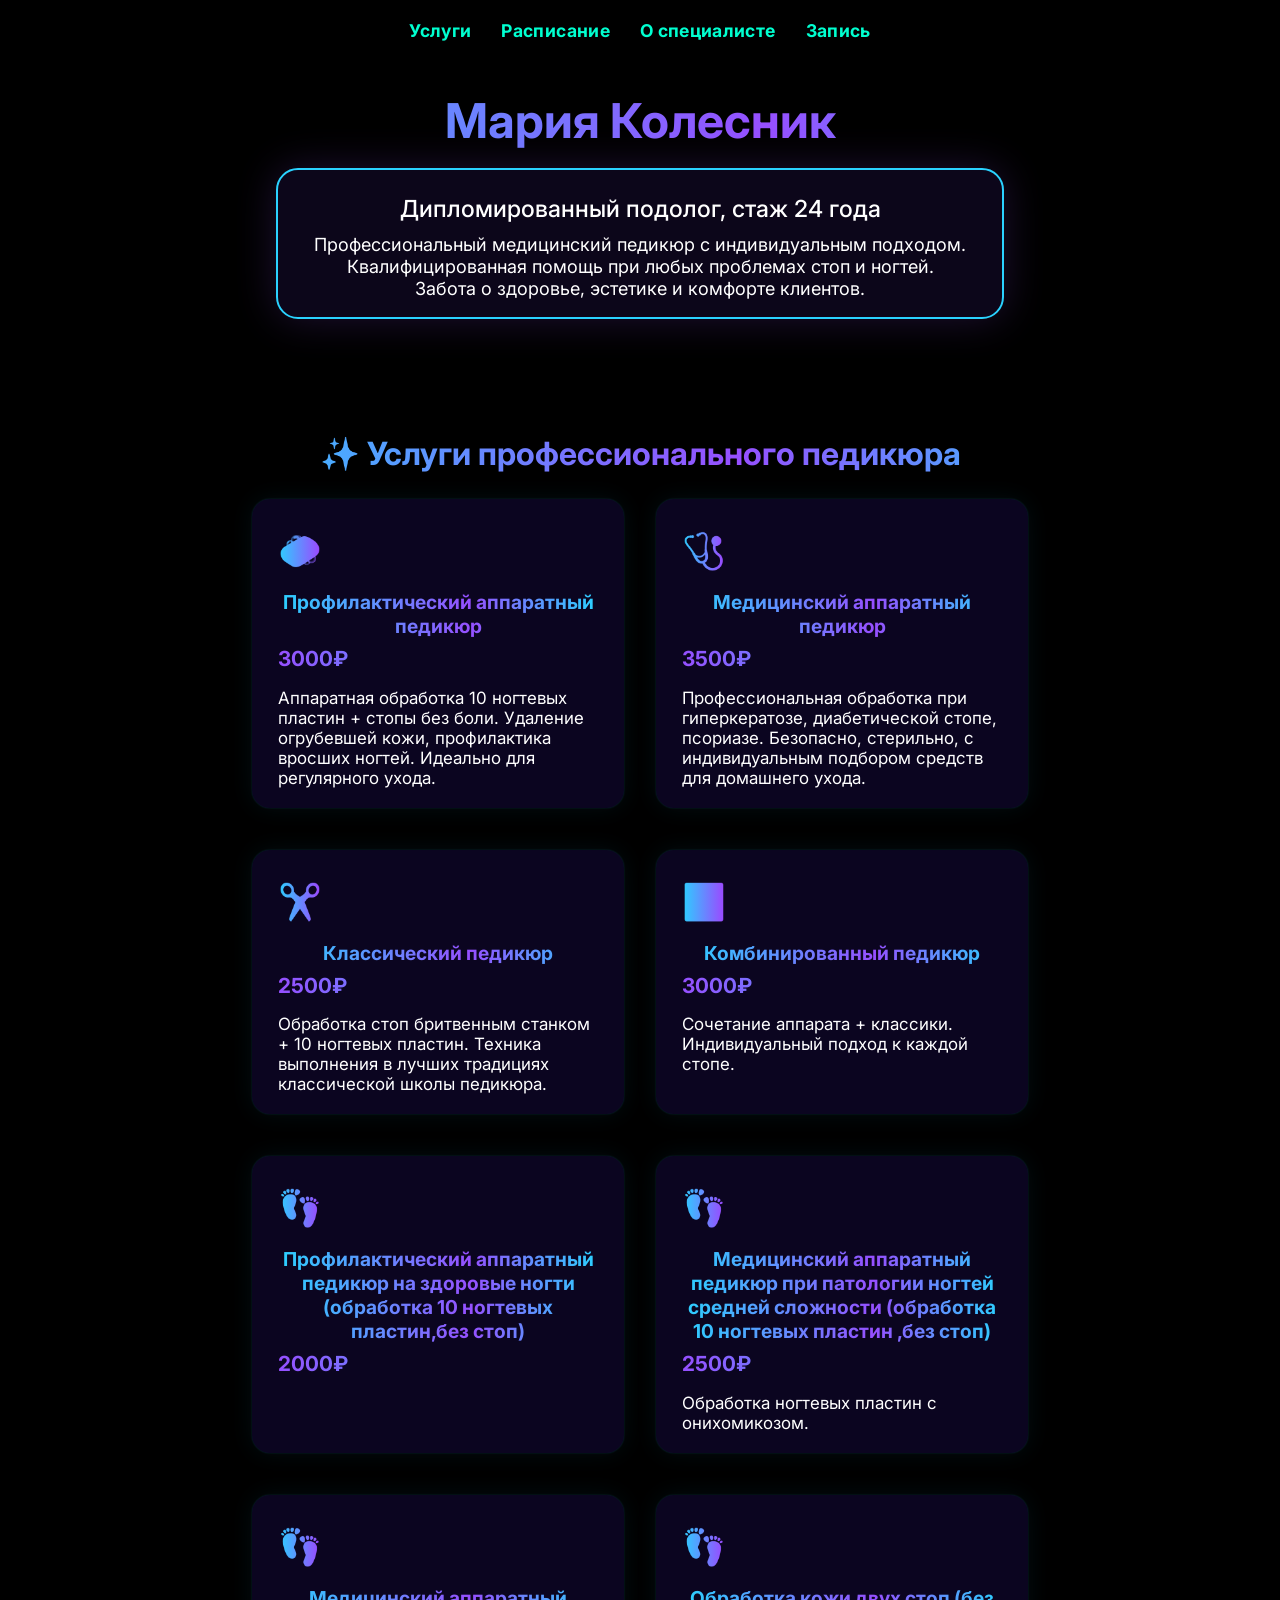
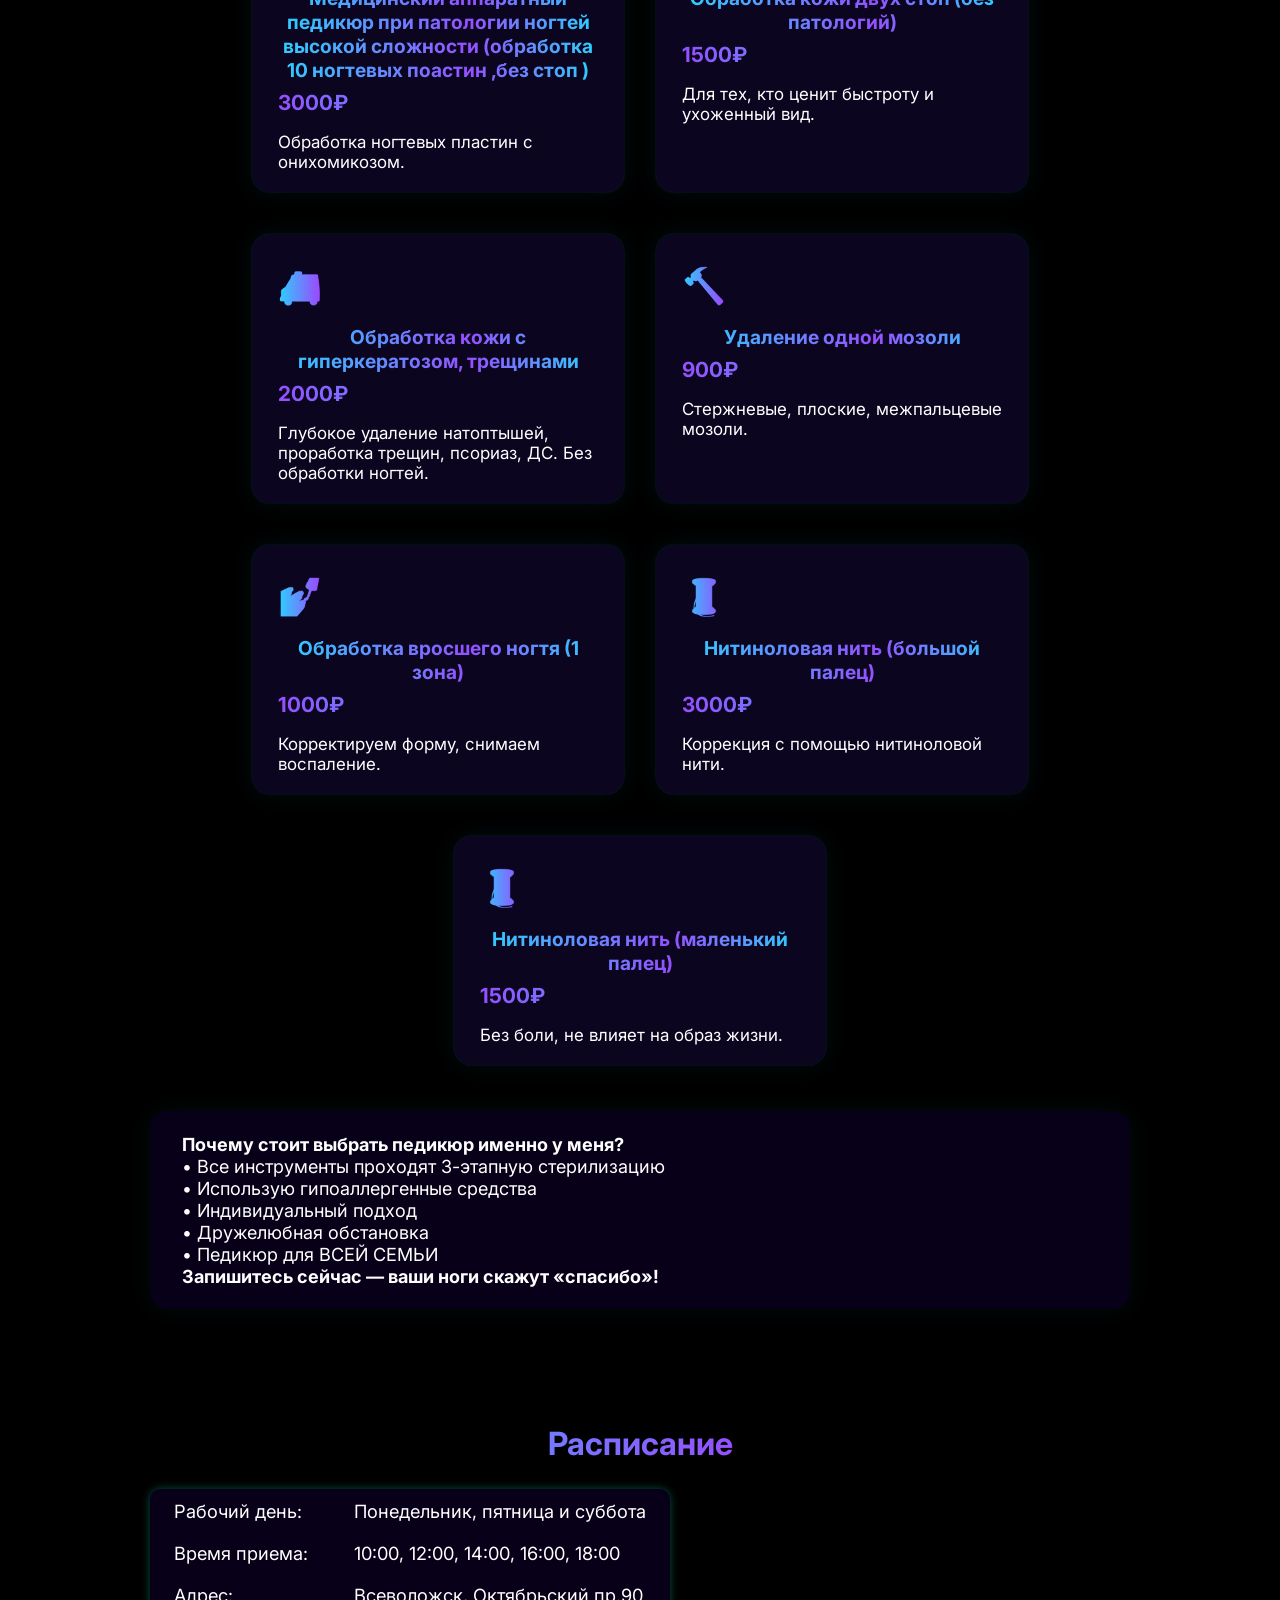
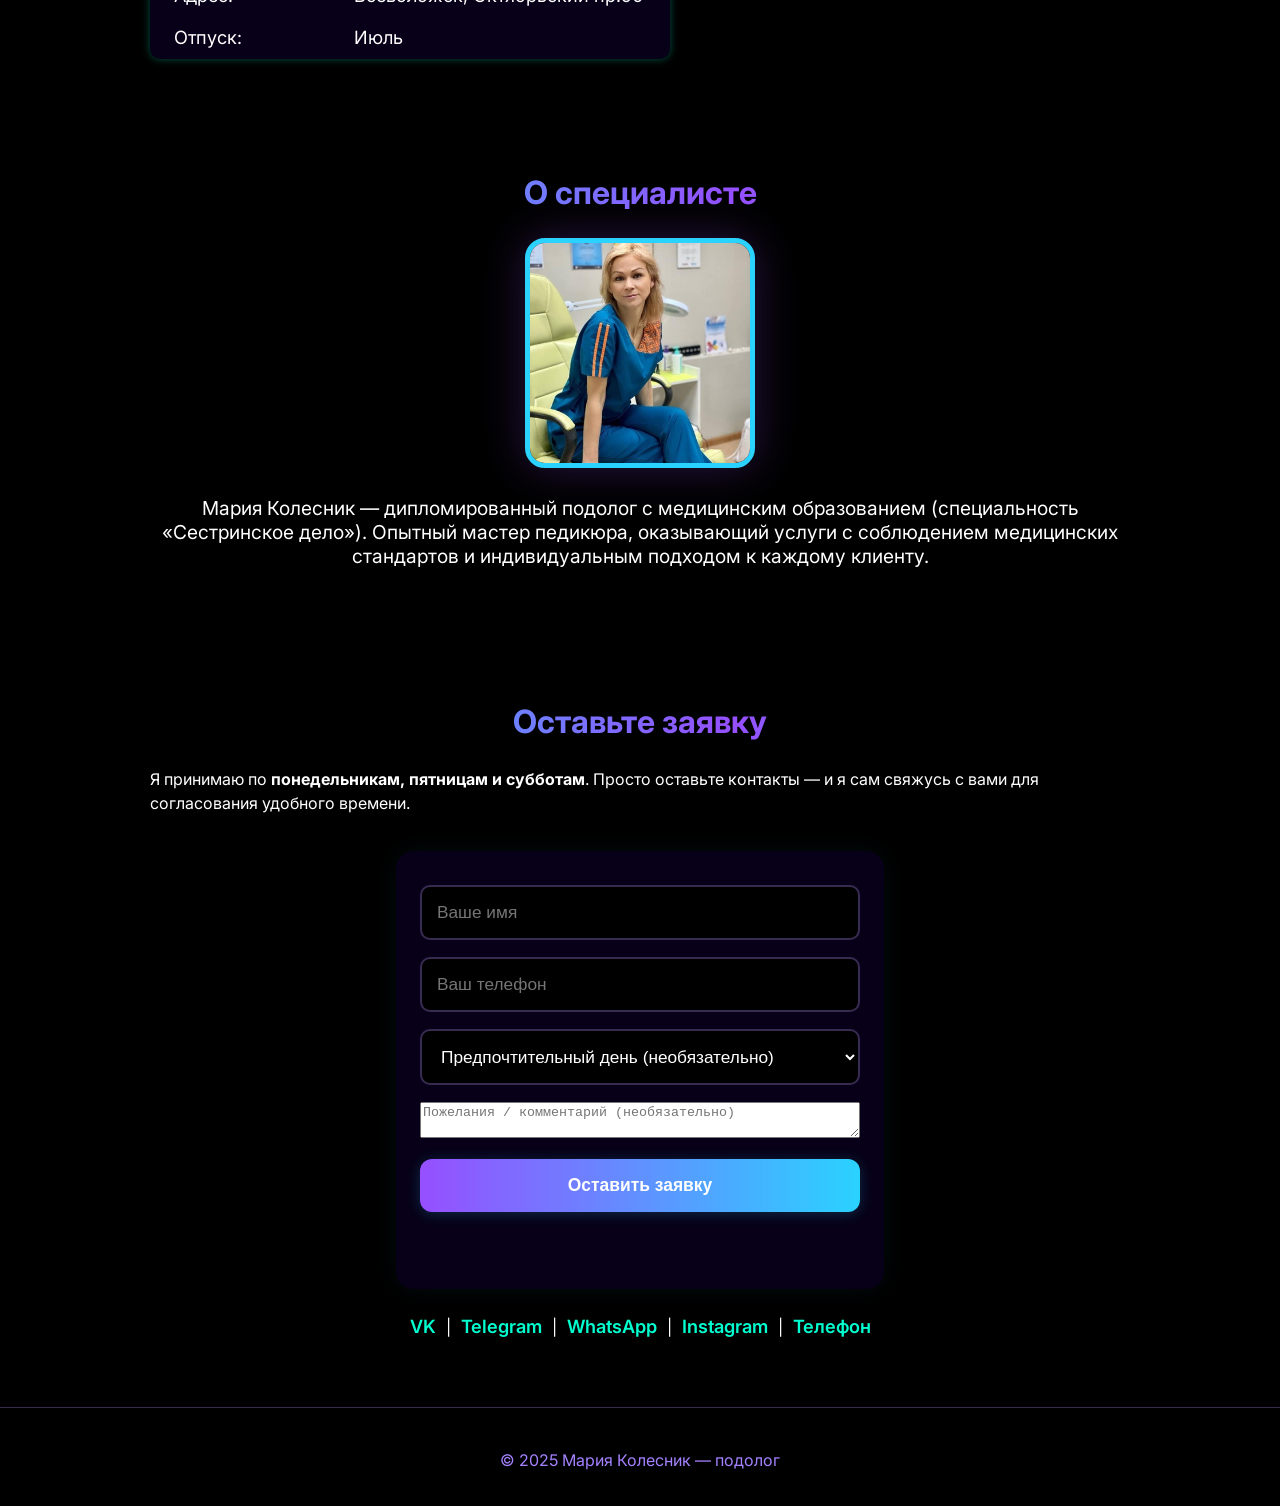
==== index.html @ 7cebad89 "Update index.html" ====
<!DOCTYPE html>
<html lang="ru">
<head>
  <meta charset="UTF-8">
  <meta name="viewport" content="width=device-width, initial-scale=1.0">
  <title>Подология — Мария Колесник</title>
  <link href="https://fonts.googleapis.com/css2?family=Inter:wght@400;700&display=swap" rel="stylesheet"/>
  <link rel="stylesheet" href="styles.css" />
</head>
<body>
<header>
  <nav>
    <a href="#services">Услуги</a>
    <a href="#schedule">Расписание</a>
    <a href="#about">О специалисте</a>
    <a href="#contact">Запись</a>
  </nav>
</header>
<main>
  <section id="hero" class="hero-section">
  <h1 class="gradient-title">Мария Колесник</h1>
  <div class="hero-subblock">
    <h2>Дипломированный подолог, стаж 24 года</h2>
    <p>
      Профессиональный медицинский педикюр с индивидуальным подходом.<br>
      Квалифицированная помощь при любых проблемах стоп и ногтей.<br>
      Забота о здоровье, эстетике и комфорте клиентов.
    </p>
  </div>
</section>

<section id="services" class="section">
  <h2 class="gradient-title">✨ Услуги профессионального педикюра</h2>
  <div class="services-grid">
    <div class="service-card">
      <div class="service-icon">🧼</div>
      <div>
        <h3 class="gradient-title">Профилактический аппаратный педикюр</h3>
        <div class="service-price">3000₽</div>
        <p>Аппаратная обработка 10 ногтевых пластин + стопы без боли. Удаление огрубевшей кожи, профилактика вросших ногтей. Идеально для регулярного ухода.</p>
      </div>
    </div>
    <div class="service-card">
      <div class="service-icon">🩺</div>
      <div>
        <h3 class="gradient-title">Медицинский аппаратный педикюр</h3>
        <div class="service-price">3500₽</div>
        <p>Профессиональная обработка при гиперкератозе, диабетической стопе, псориазе. Безопасно, стерильно, с индивидуальным подбором средств для домашнего ухода.</p>
      </div>
    </div>
    <div class="service-card">
      <div class="service-icon">✂️</div>
      <div>
        <h3 class="gradient-title">Классический педикюр</h3>
        <div class="service-price">2500₽</div>
        <p>Обработка стоп бритвенным станком + 10 ногтевых пластин. Техника выполнения в лучших традициях классической школы педикюра.</p>
      </div>
    </div>
    <div class="service-card">
      <div class="service-icon">🔄</div>
      <div>
        <h3 class="gradient-title">Комбинированный педикюр</h3>
        <div class="service-price">3000₽</div>
        <p>Сочетание аппарата + классики. Индивидуальный подход к каждой стопе.</p>
      </div>
    </div>
    <div class="service-card">
      <div class="service-icon">👣</div>
      <div>
        <h3 class="gradient-title">Профилактический аппаратный педикюр на здоровые ногти (обработка 10 ногтевых пластин,без стоп)</h3>
        <div class="service-price">2000₽</div>
        <p></p>
      </div>
    </div>
    <div class="service-card">
      <div class="service-icon">👣</div>
      <div>
        <h3 class="gradient-title">Медицинский аппаратный педикюр при патологии ногтей средней сложности (обработка 10 ногтевых пластин ,без стоп)</h3>
        <div class="service-price">2500₽</div>
        <p>Обработка ногтевых пластин с онихомикозом.</p>
      </div>
    </div>
    <div class="service-card">
      <div class="service-icon">👣</div>
      <div>
        <h3 class="gradient-title">Медицинский аппаратный педикюр при патологии ногтей высокой сложности (обработка 10 ногтевых поастин ,без стоп )</h3>
        <div class="service-price">3000₽</div>
        <p>Обработка ногтевых пластин с онихомикозом.</p>
      </div>
    </div>
    <div class="service-card">
      <div class="service-icon">👣</div>
      <div>
        <h3 class="gradient-title">Обработка кожи двух стоп (без патологий)</h3>
        <div class="service-price">1500₽</div>
        <p>Для тех, кто ценит быстроту и ухоженный вид.</p>
      </div>
    </div>
    <div class="service-card">
      <div class="service-icon">🚑</div>
      <div>
        <h3 class="gradient-title">Обработка кожи с гиперкератозом, трещинами</h3>
        <div class="service-price">2000₽</div>
        <p>Глубокое удаление натоптышей, проработка трещин, псориаз, ДС. Без обработки ногтей.</p>
      </div>
    </div>
    <div class="service-card">
      <div class="service-icon">🔨</div>
      <div>
        <h3 class="gradient-title">Удаление одной мозоли</h3>
        <div class="service-price">900₽</div>
        <p>Стержневые, плоские, межпальцевые мозоли.</p>
      </div>
    </div>
    <div class="service-card">
      <div class="service-icon">💅</div>
      <div>
        <h3 class="gradient-title">Обработка вросшего ногтя (1 зона)</h3>
        <div class="service-price">1000₽</div>
        <p>Корректируем форму, снимаем воспаление.</p>
      </div>
    </div>
    <div class="service-card">
      <div class="service-icon">🧵</div>
      <div>
        <h3 class="gradient-title">Нитиноловая нить (большой палец)</h3>
        <div class="service-price">3000₽</div>
        <p>Коррекция с помощью нитиноловой нити.</p>
      </div>
    </div>
    <div class="service-card">
      <div class="service-icon">🧵</div>
      <div>
        <h3 class="gradient-title">Нитиноловая нить (маленький палец)</h3>
        <div class="service-price">1500₽</div>
        <p>Без боли, не влияет на образ жизни.</p>
      </div>
    </div>
  </div>
  <div class="why-me">
    <b>Почему стоит выбрать педикюр именно у меня?</b><br>
    • Все инструменты проходят 3-этапную стерилизацию<br>
    • Использую гипоаллергенные средства<br>
    • Индивидуальный подход<br>
    • Дружелюбная обстановка<br>
    • Педикюр для ВСЕЙ СЕМЬИ<br>
    <b>Запишитесь сейчас — ваши ноги скажут «спасибо»!</b>
  </div>
</section>
<section id="schedule" class="section">
  <h2 class="gradient-title">Расписание</h2>
  <table>
    <tr><td>Рабочий день:</td><td>Понедельник, пятница и суббота</td></tr>
    <tr><td>Время приема:</td><td>10:00, 12:00, 14:00, 16:00, 18:00</td></tr>
    <tr><td>Адрес:</td><td>Всеволожск, Октябрьский пр.90</td></tr>
    <tr><td>Отпуск:</td><td>Июль</td></tr>
  </table>
</section>
<section id="about" class="section">
  <h2 class="gradient-title">О специалисте</h2>
  <div class="about-photo-wrap">
    <img src="maria.jpg" alt="Фото Марии Колесник" class="about-photo-large">
  </div>
  <div class="about-text">
    <p>Мария Колесник — дипломированный подолог с медицинским образованием (специальность «Сестринское дело»). Опытный мастер педикюра, оказывающий услуги с соблюдением медицинских стандартов и индивидуальным подходом к каждому клиенту.</p>
  </div>
</section>
<section id="contact" class="section">
  <h2 class="gradient-title">Оставьте заявку</h2>
  <p class="info-text" style="margin:8px 0 16px;line-height:1.5">
    Я принимаю по <b>понедельникам, пятницам и субботам</b>.  
    Просто оставьте контакты — и я сам свяжусь с вами для согласования удобного времени.
  </p>

  <form id="tg-form">
    <input type="text" name="name" placeholder="Ваше имя" required />
    <input type="tel" name="phone" placeholder="Ваш телефон" required />
    <select name="preferred_day">
      <option value="" selected>Предпочтительный день (необязательно)</option>
      <option>Понедельник</option>
      <option>Пятница</option>
      <option>Суббота</option>
    </select>
    <textarea name="comment" placeholder="Пожелания / комментарий (необязательно)"></textarea>
    <input type="submit" value="Оставить заявку" />
    <p id="status" style="margin-top:10px;color:#00ffd0;"></p>
  </form>

  <div class="social">
    <a href="https://vk.com/maria_masyana" target="_blank">VK</a> |
    <a href="https://telegram.me/Maria_Masyana" target="_blank">Telegram</a> |
    <a href="https://wa.me/79215774616" target="_blank">WhatsApp</a> |
    <a href="https://www.instagram.com/manyunya_kol" target="_blank">Instagram</a> |
    <a href="tel:+79215774616" target="_blank">Телефон</a>
  </div>
</section>

<footer>
  <p>© 2025 Мария Колесник — подолог</p>
</footer>

<!-- Подключение JS -->
<script src="script.js"></script>
</body>
</html>
---- styles.css ----
body {
  margin: 0;
  font-family: 'Inter', sans-serif;
  background: #000;
  color: #fff;
  min-height: 100vh;
}
header {
  background: #000;
  width: 100%;
  box-shadow: none;
  position: relative;
}
header nav {
  display: flex;
  justify-content: center;
  gap: 30px;
  padding: 20px 0 10px 0;
}
header nav a {
  color: #00ffd0;
  text-decoration: none;
  font-weight: 700;
  letter-spacing: 0.02em;
  transition: color 0.2s;
  font-size: 1.1em;
}
header nav a:hover,
header nav a.active {
  color: #a482ff;
  text-shadow: 0 0 10px #964fff, 0 0 20px #00ffd0aa;
}

/* HERO SECTION */
.hero-section {
  text-align: center;
  margin: 40px 0 32px 0;
}
.hero-section h1.gradient-title {
  font-size: 3em;
  margin-bottom: 18px;
}
.hero-subblock {
  display: inline-block;
  background: rgba(15,8,32, 0.84);
  border: 2px solid #2ad2ff;
  border-radius: 22px;
  padding: 24px 36px 18px 36px;
  margin-bottom: 8px;
  box-shadow: 0 0 40px #964fff33;
  font-size: 1.13em;
}
.hero-subblock h2 {
  margin-top: 0;
  margin-bottom: 10px;
  font-weight: 500;
  color: #fff;
  font-size: 1.3em;
}
.hero-subblock p {
  margin: 0;
  color: #fff;
}

/* Градиентные заголовки */
.gradient-title {
  background: linear-gradient(90deg,#2ad2ff,#964fff 60%,#2ad2ff 100%);
  -webkit-background-clip: text;
  -webkit-text-fill-color: transparent;
  font-weight: 700;
  font-size: 2em;
  margin-bottom: 26px;
  text-align: center;
  display: block;
  width: 100%;
}

/* Секции и блоки */
.section {
  padding: 48px 20px 40px 20px;
  max-width: 980px;
  margin: 0 auto;
}
.services-grid {
  display: flex;
  flex-wrap: wrap;
  gap: 32px;
  justify-content: center;
}
.service-card {
  background: #0b0520;
  border-radius: 18px;
  padding: 30px 26px 20px 26px;
  box-shadow: 0 0 24px #2ad2ff11, 0 0 2px #2ad2ff33;
  width: 320px;
  display: flex;
  flex-direction: column;
  align-items: flex-start;
  margin-bottom: 10px;
}
.service-icon {
  font-size: 2.2em;
  margin-bottom: 18px;
  background: linear-gradient(90deg,#2ad2ff,#964fff 90%);
  -webkit-background-clip: text;
  -webkit-text-fill-color: transparent;
}
.service-card h3 {
  margin: 0 0 8px 0;
  font-size: 1.2em;
}
.service-price {
  font-size: 1.3em;
  font-weight: 700;
  background: linear-gradient(90deg,#964fff,#2ad2ff 90%);
  -webkit-background-clip: text;
  -webkit-text-fill-color: transparent;
  margin-bottom: 10px;
}
.service-card p {
  color: #fff;
  margin-bottom: 0;
  font-size: 1.06em;
}
.why-me {
  margin-top: 36px;
  background: #070018;
  border-radius: 18px;
  color: #fff;
  padding: 22px 32px;
  font-size: 1.13em;
  box-shadow: 0 0 24px #2ad2ff0e;
}
table {
  color: #fff;
  margin-top: 14px;
  border-radius: 10px;
  background: #070018;
  font-size: 1.14em;
  min-width: 250px;
  box-shadow: 0 0 8px #00ffd050;
}
td {
  padding: 9px 22px;
}
.about-photo-wrap {
  display: flex;
  justify-content: center;
  margin-bottom: 28px;
}
.about-photo-large {
  width: 220px;
  height: 220px;
  border-radius: 20px;
  object-fit: cover;
  border: 5px solid #2ad2ff;
  background: #fff;
  box-shadow: 0 0 44px #964fff44;
}
.about-text p {
  font-size: 1.2em;
  text-align: center;
}
form {
  background: #070018;
  border-radius: 18px;
  box-shadow: 0 0 24px #2ad2ff0e;
  display: flex;
  flex-direction: column;
  gap: 17px;
  padding: 34px 24px;
  max-width: 440px;
  margin: 36px auto 0 auto;
}
input, select {
  padding: 15px;
  border-radius: 10px;
  border: 2px solid #372b51;
  background: #000;
  color: #fff;
  font-size: 1.08em;
  resize: none;
  outline: none;
}
input:focus, select:focus {
  border-color: #2ad2ff;
  box-shadow: 0 0 10px #2ad2ff88;
}
input[type="submit"] {
  background: linear-gradient(90deg, #964fff 0%, #2ad2ff 100%);
  color: #fff;
  font-weight: 700;
  font-size: 1.09em;
  border: none;
  cursor: pointer;
  margin-top: 4px;
  box-shadow: 0 2px 14px #2ad2ff33;
  transition: background 0.2s, box-shadow 0.2s;
  border-radius: 12px;
  padding: 16px 0;
}
input[type="submit"]:hover {
  background: linear-gradient(90deg, #2ad2ff 0%, #964fff 100%);
  box-shadow: 0 2px 28px #2ad2ff77;
}
.social {
  text-align: center;
  margin: 26px 0 0 0;
}
.social a {
  color: #00ffd0;
  margin: 0 6px;
  text-decoration: none;
  font-weight: 600;
  font-size: 1.14em;
}
footer {
  text-align: center;
  color: #a482ff;
  padding: 26px 0 20px 0;
  background: #000;
  margin-top: 30px;
  border-top: 1px solid #372b51;
}

/* Адаптив */
@media (max-width: 1050px) {
  .services-grid { flex-direction: column; align-items: center; }
}
@media (max-width: 700px) {
  .service-card { width: 100%; }
}
@media (max-width: 650px) {
  header nav { display: none !important; }
  .hero-section { margin: 24px 0 18px 0; }
  .hero-section h1.gradient-title { font-size: 1.5em !important; }
  .hero-subblock { padding: 14px 6vw 9px 6vw; font-size: 1em; }
}
@media (max-width: 600px) {
  .section { padding: 22px 6px 12px 6px; }
}
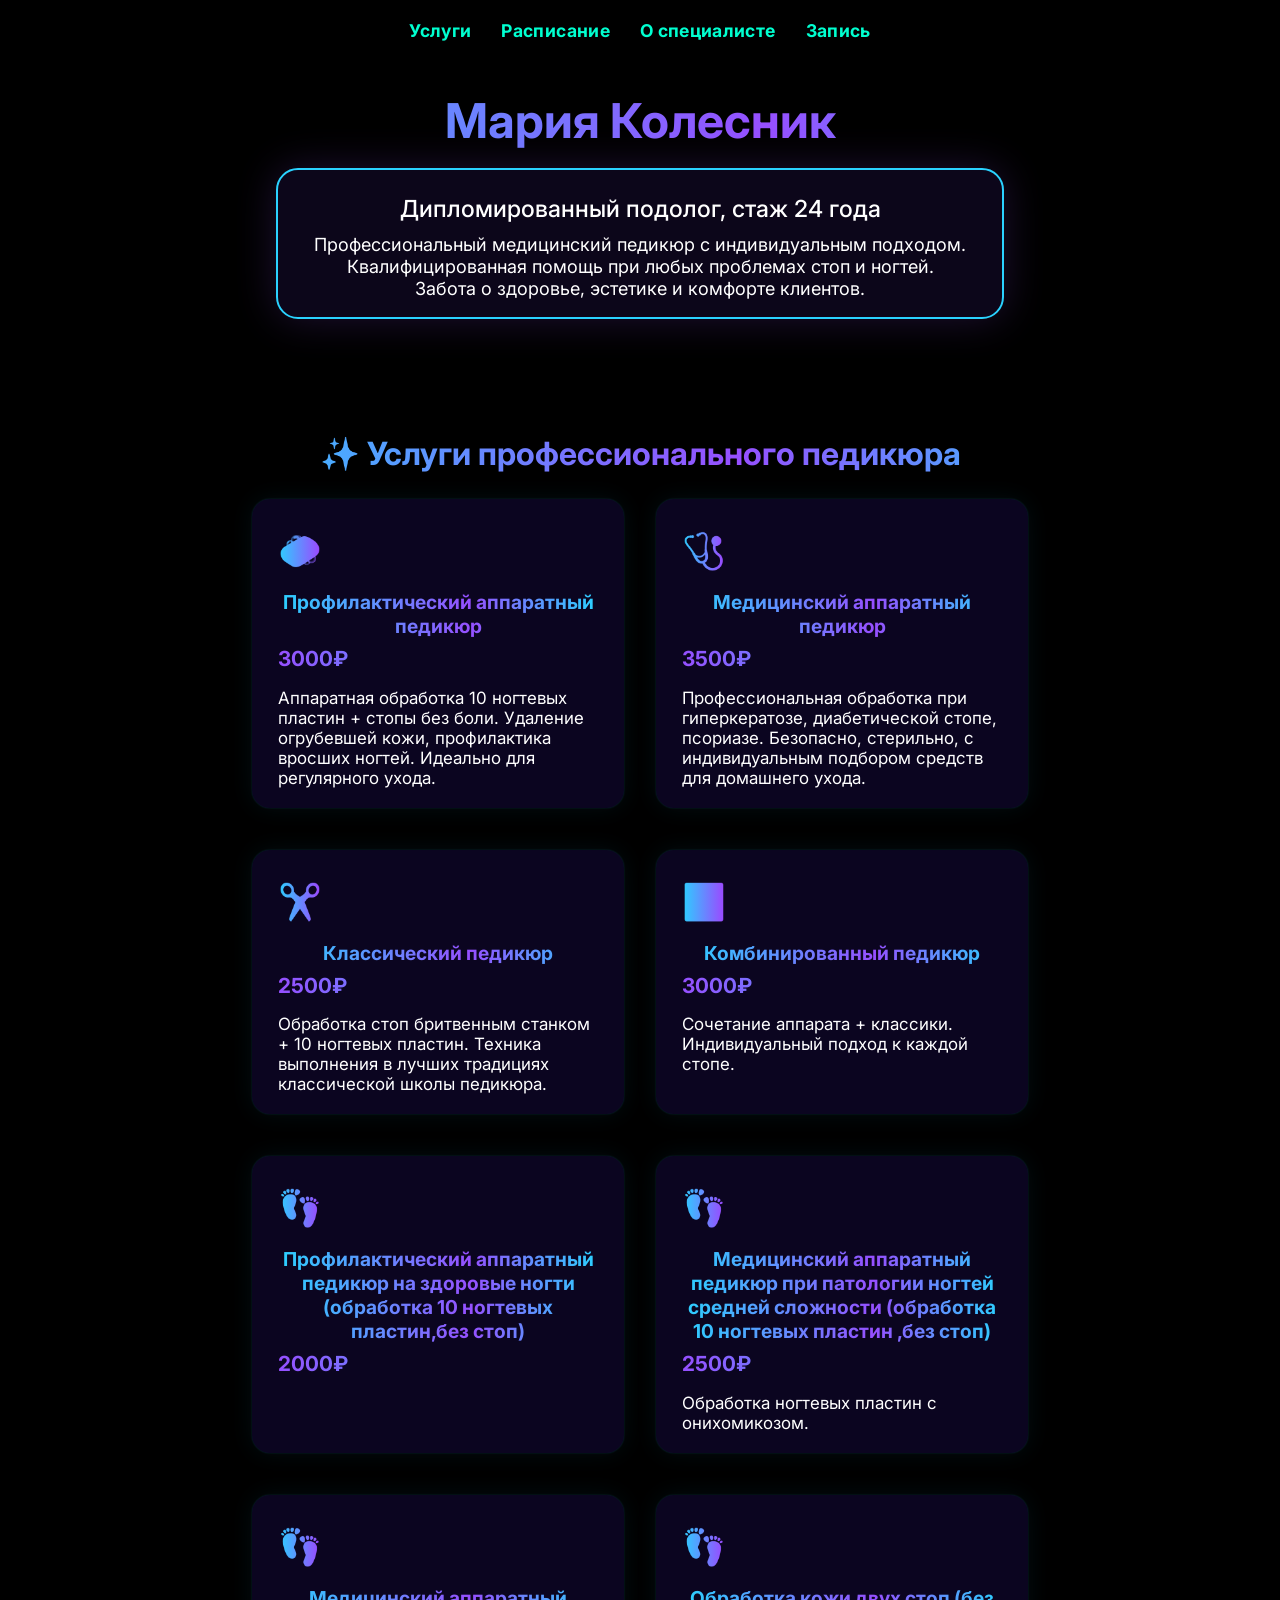
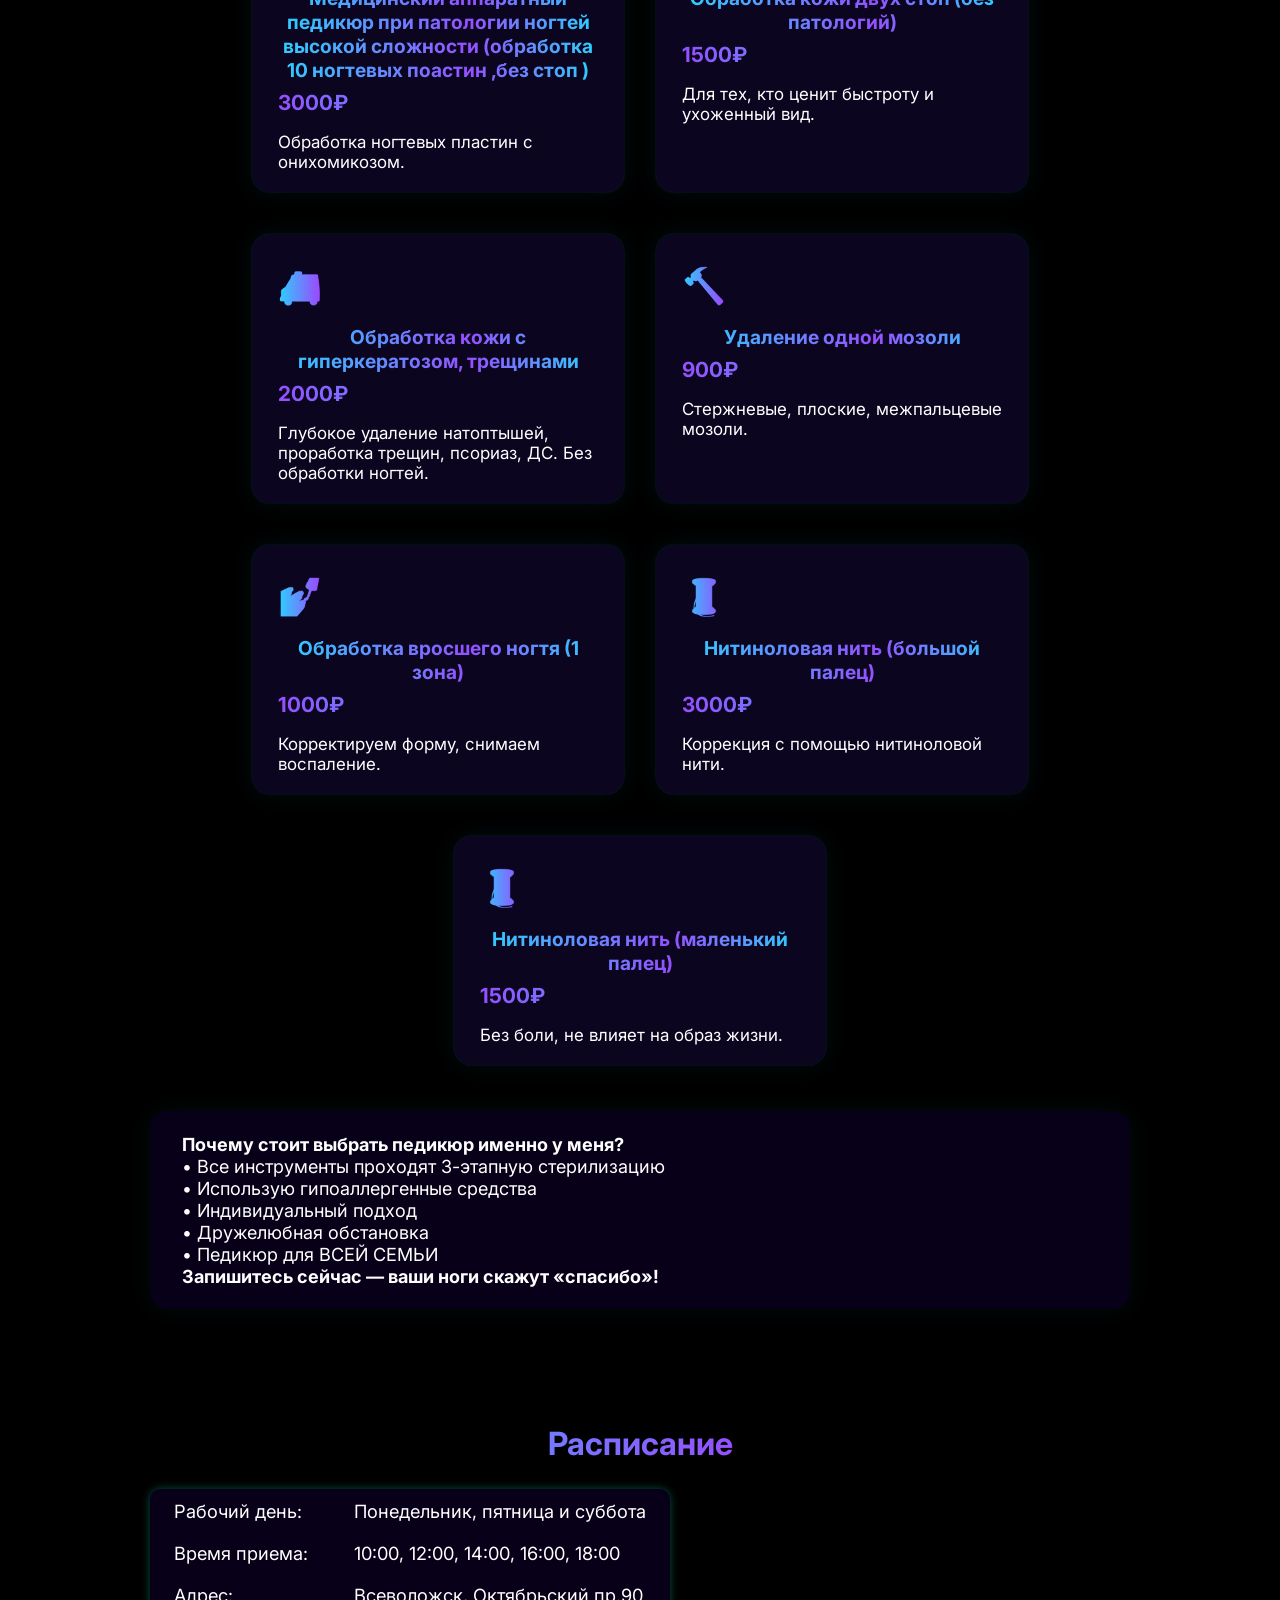
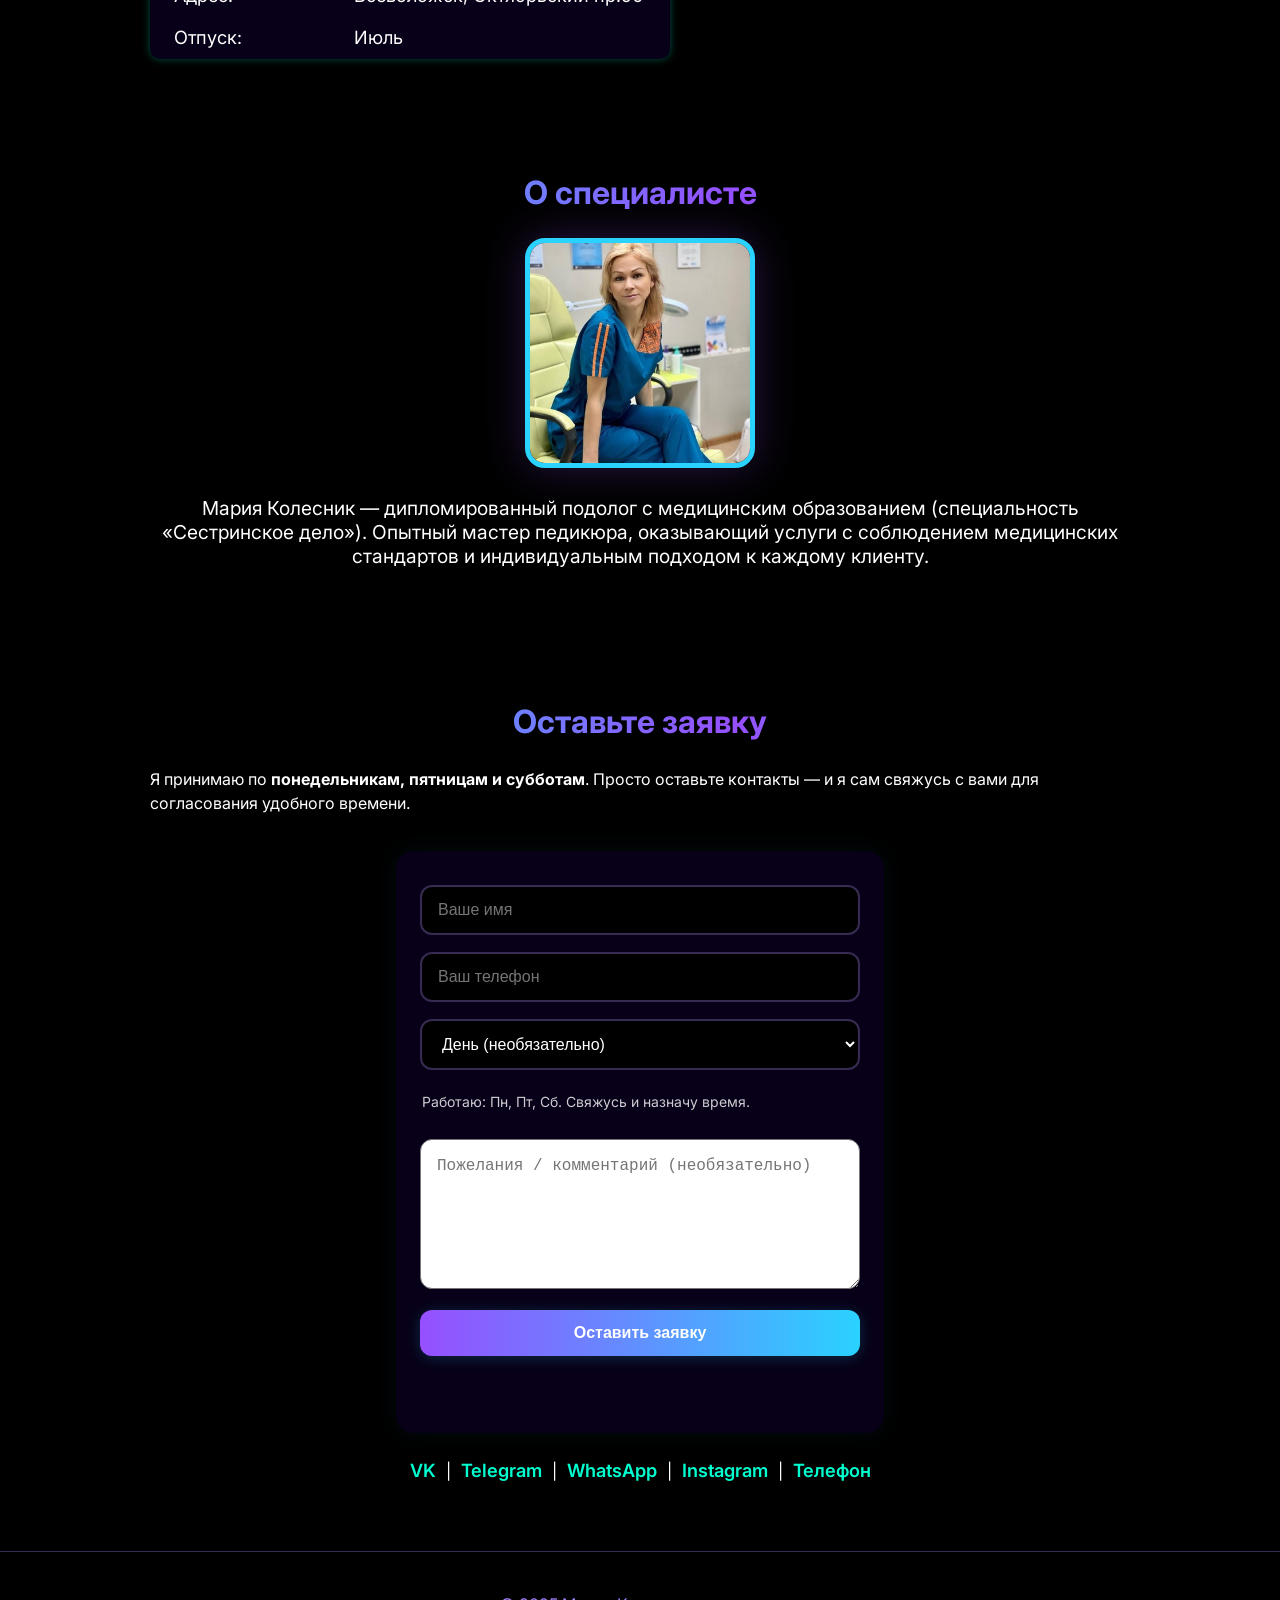
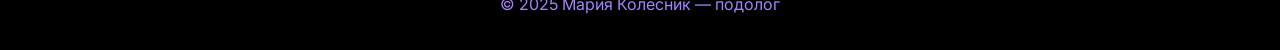
==== commit 2cea2293: "Update index.html" ====
--- a/index.html
+++ b/index.html
@@ -173,17 +173,20 @@
   </p>
 
   <form id="tg-form">
-    <input type="text" name="name" placeholder="Ваше имя" required />
-    <input type="tel" name="phone" placeholder="Ваш телефон" required />
-    <select name="preferred_day">
-      <option value="" selected>Предпочтительный день (необязательно)</option>
-      <option>Понедельник</option>
-      <option>Пятница</option>
-      <option>Суббота</option>
-    </select>
-    <textarea name="comment" placeholder="Пожелания / комментарий (необязательно)"></textarea>
-    <input type="submit" value="Оставить заявку" />
-    <p id="status" style="margin-top:10px;color:#00ffd0;"></p>
+<input type="text" name="name" placeholder="Ваше имя" required />
+<input type="tel" name="phone" placeholder="Ваш телефон" required />
+
+<select name="preferred_day" aria-label="Предпочтительный день">
+  <option value="" selected>День (необязательно)</option>
+  <option>Понедельник</option>
+  <option>Пятница</option>
+  <option>Суббота</option>
+</select>
+<p class="hint">Работаю: Пн, Пт, Сб. Свяжусь и назначу время.</p>
+
+<textarea name="comment" rows="5" placeholder="Пожелания / комментарий (необязательно)"></textarea>
+<input type="submit" value="Оставить заявку" />
+<p id="status" style="margin-top:10px;color:#00ffd0;"></p>
   </form>
 
   <div class="social">
--- a/styles.css
+++ b/styles.css
@@ -239,3 +239,32 @@
 @media (max-width: 600px) {
   .section { padding: 22px 6px 12px 6px; }
 }
+/* Удобные и адаптивные поля формы */
+#contact form input,
+#contact form select,
+#contact form textarea {
+  width: 100%;
+  font-size: 16px;        /* чтоб на iOS не зумило */
+  padding: 14px 16px;
+  border-radius: 12px;
+  box-sizing: border-box;
+}
+
+/* Большее поле комментария + возможность растягивать по вертикали */
+#contact form textarea {
+  min-height: 120px;
+  resize: vertical;
+  line-height: 1.5;
+}
+
+/* Подсказка под селектом */
+#contact .hint {
+  margin: 6px 2px 12px;
+  font-size: 14px;
+  opacity: 0.8;
+}
+
+/* Мобильная подстройка */
+@media (max-width: 480px) {
+  #contact form textarea { min-height: 100px; }
+}
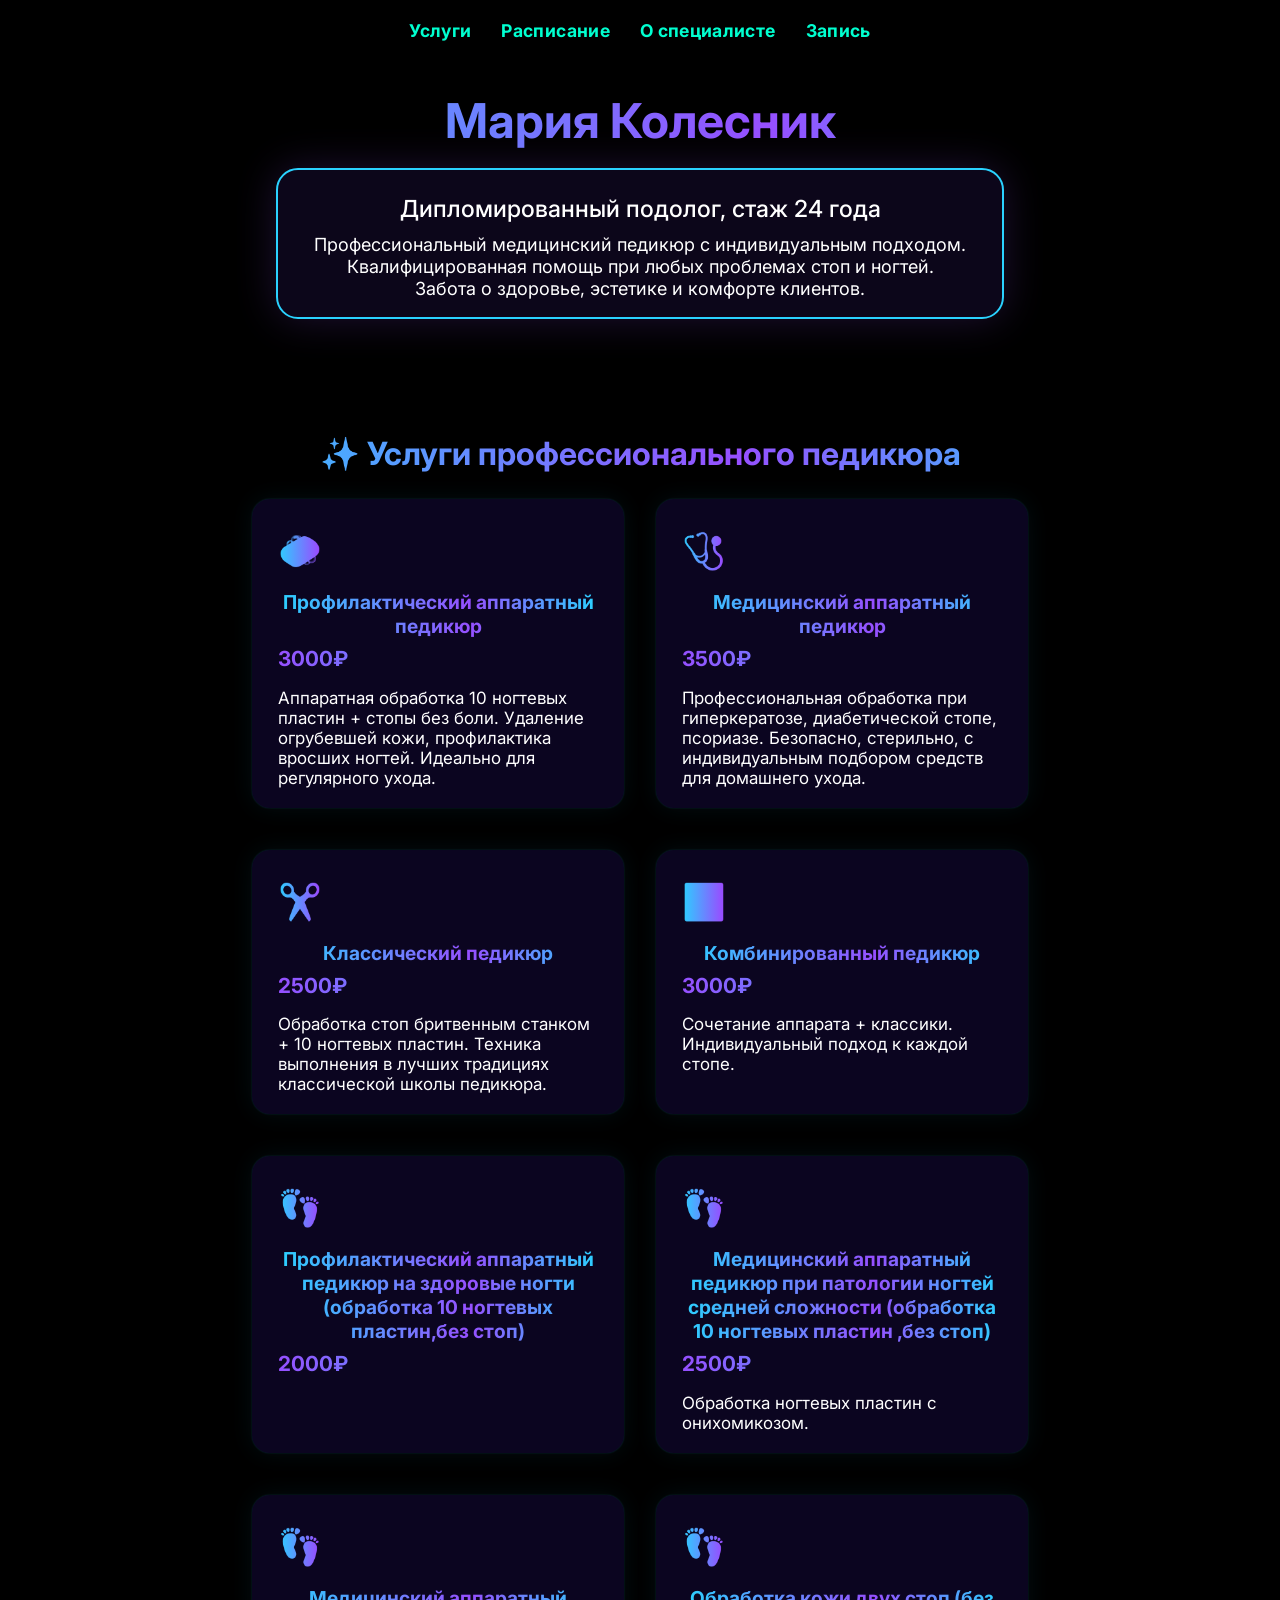
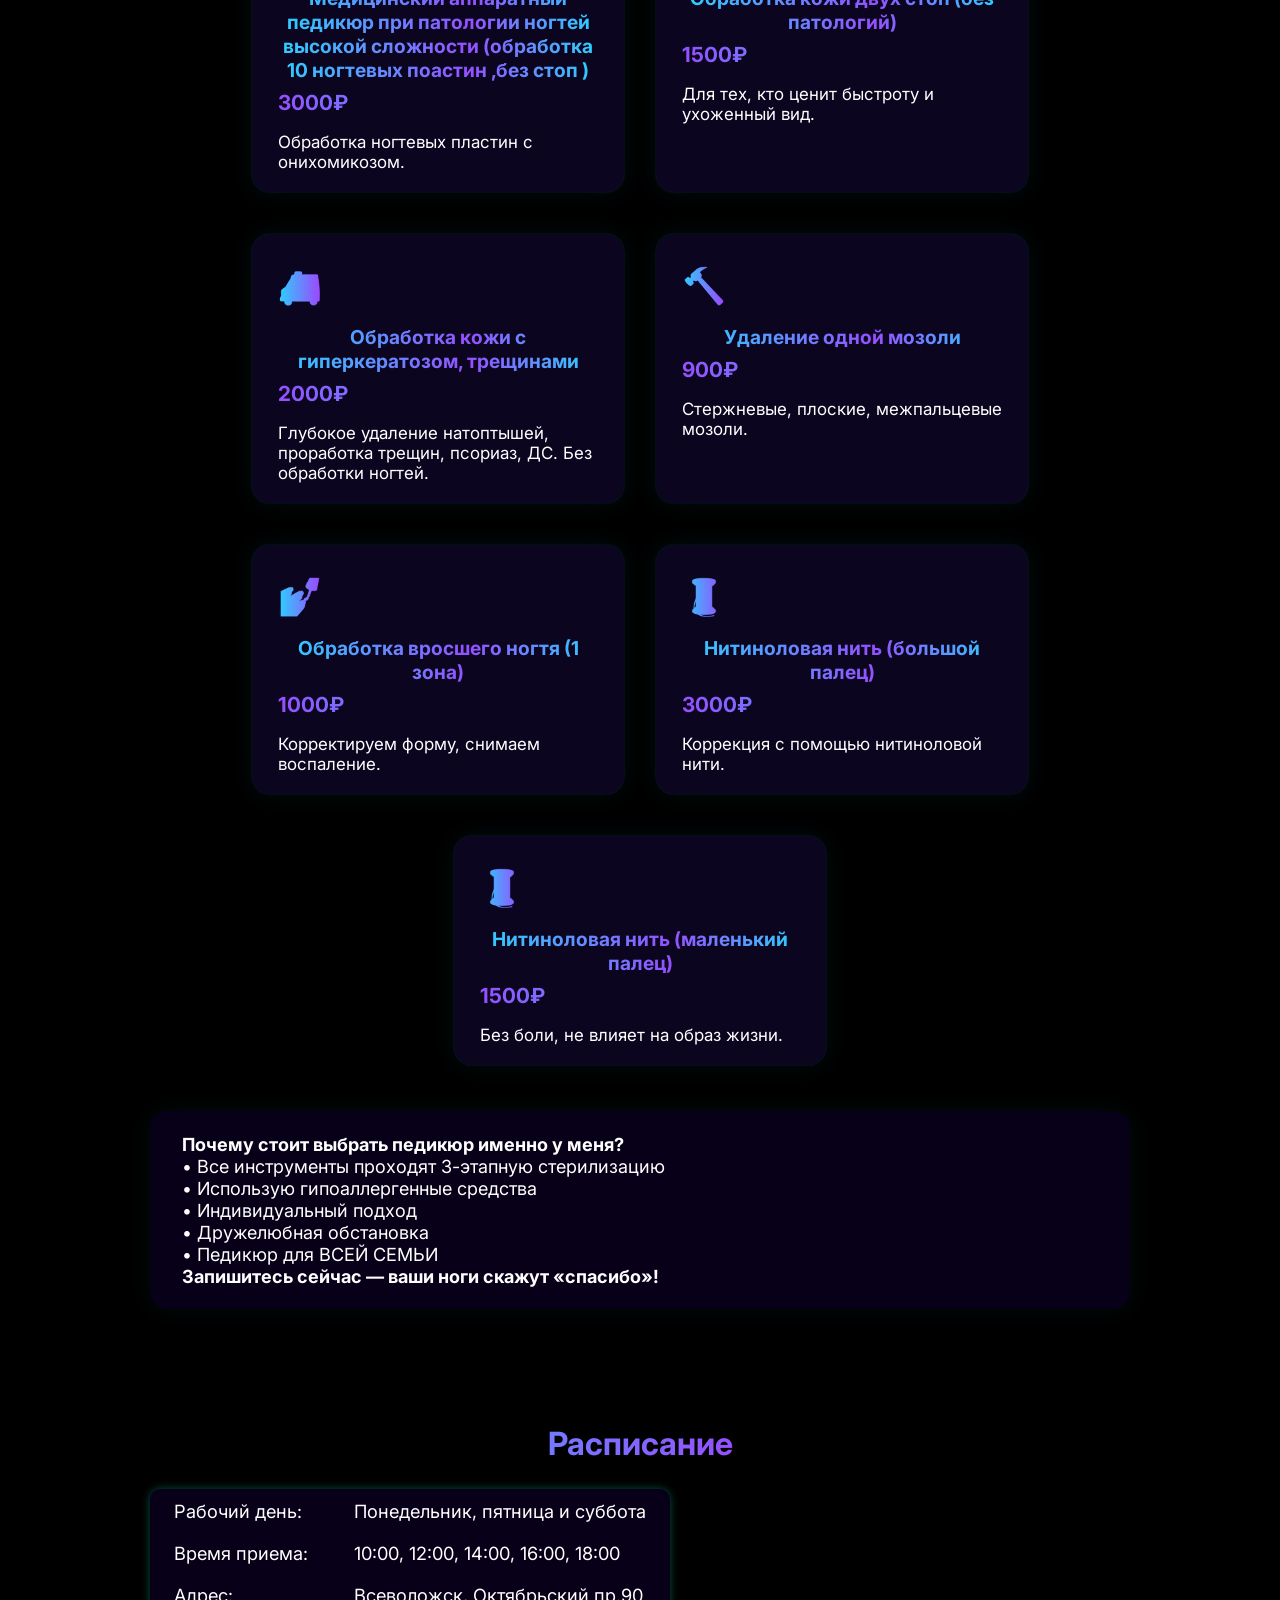
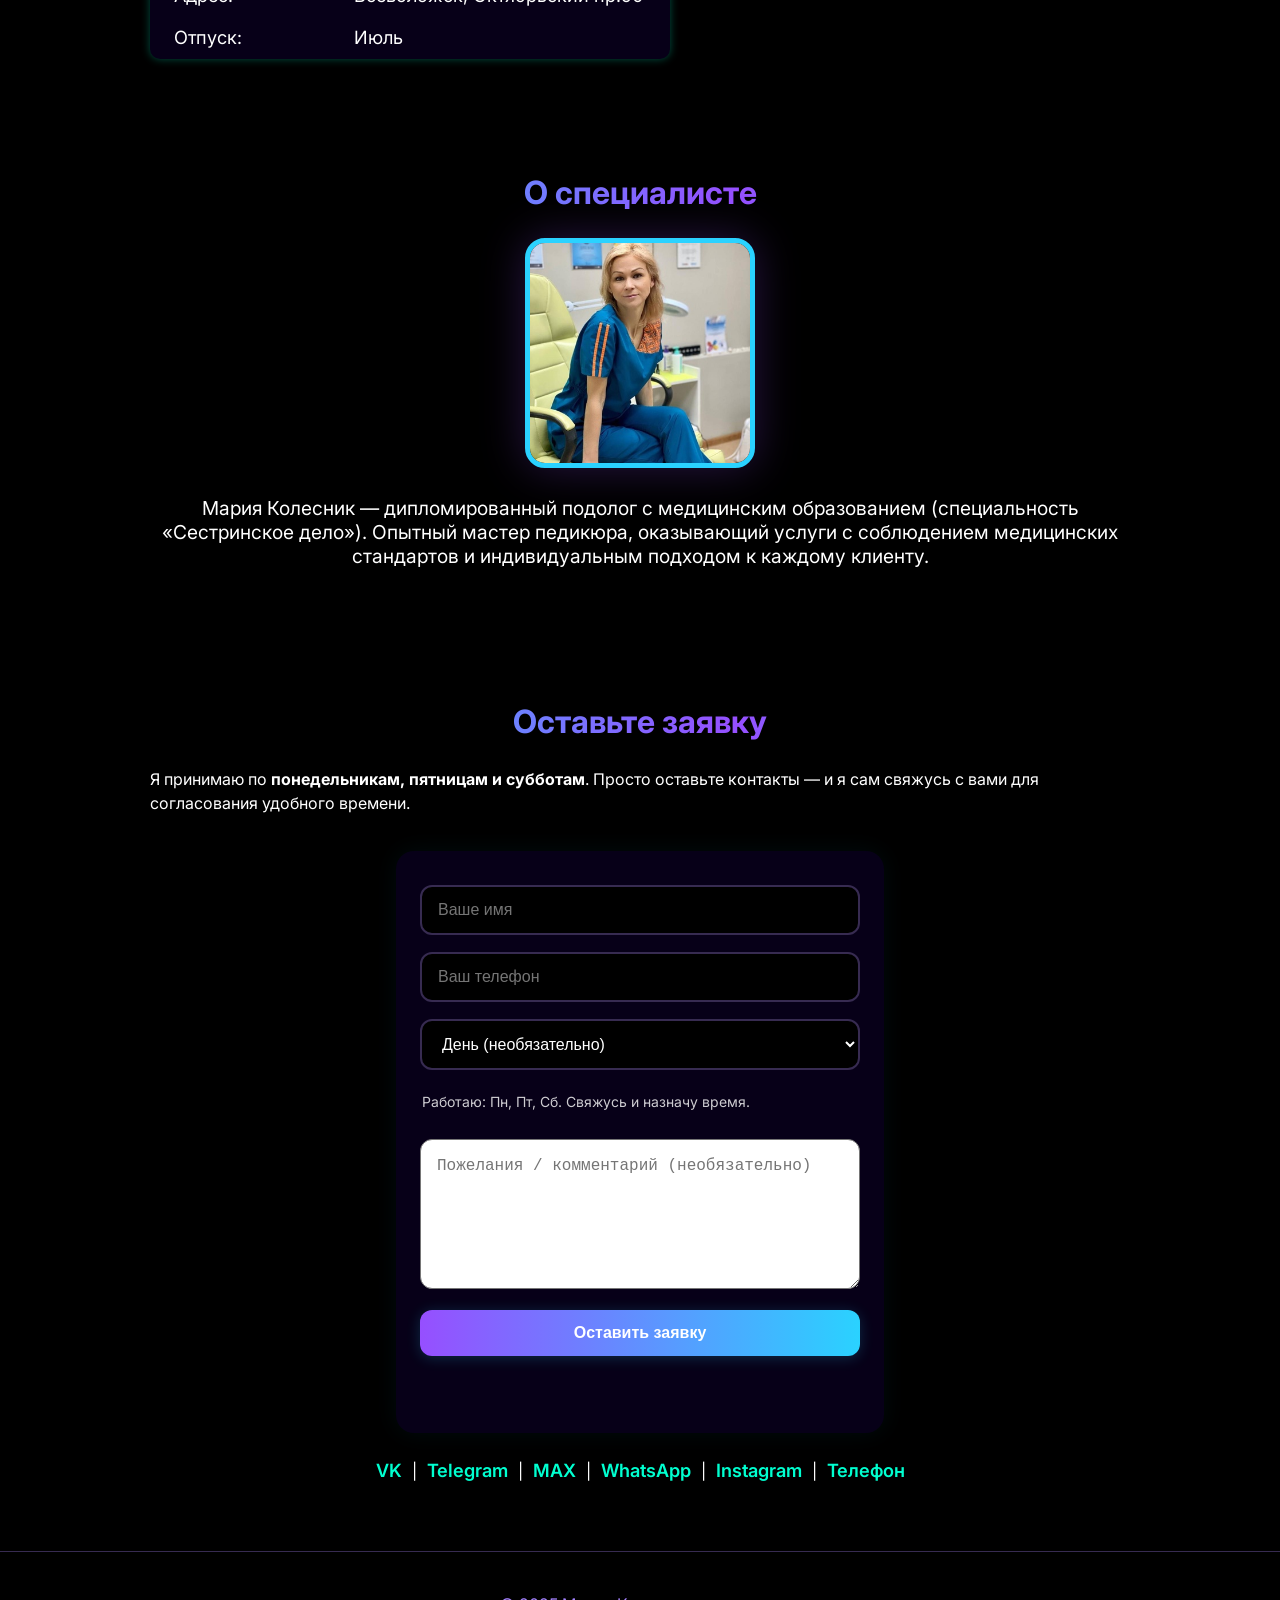
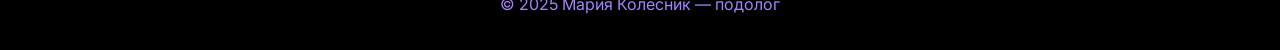
==== commit 087a4048: "Update index.html" ====
--- a/index.html
+++ b/index.html
@@ -192,6 +192,7 @@
   <div class="social">
     <a href="https://vk.com/maria_masyana" target="_blank">VK</a> |
     <a href="https://telegram.me/Maria_Masyana" target="_blank">Telegram</a> |
+    <a href="https://max.ru/u/f9LHodD0cOIDWlmFbb30WPRnYsYARx5hOiN-JXVBSh670RS9WmrFy0OLJL8" target="_blank">MAX</a> |
     <a href="https://wa.me/79215774616" target="_blank">WhatsApp</a> |
     <a href="https://www.instagram.com/manyunya_kol" target="_blank">Instagram</a> |
     <a href="tel:+79215774616" target="_blank">Телефон</a>
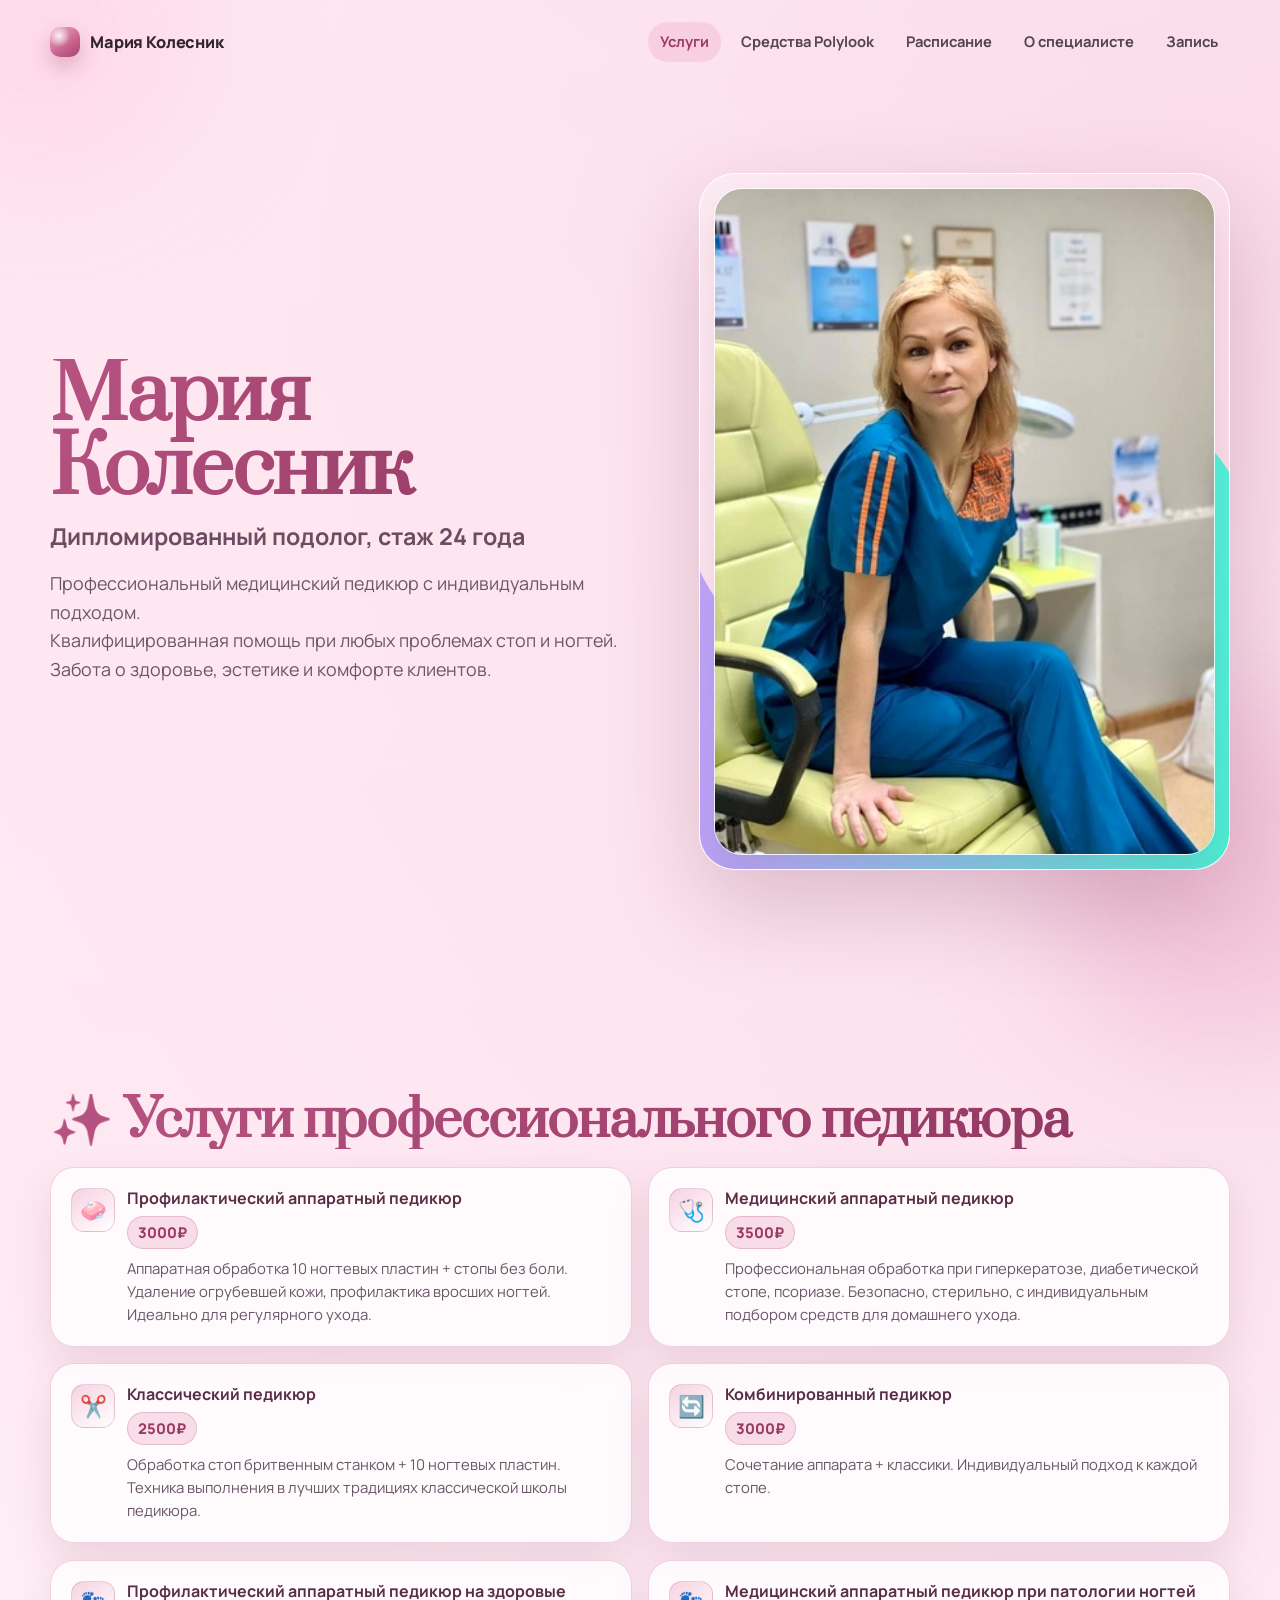
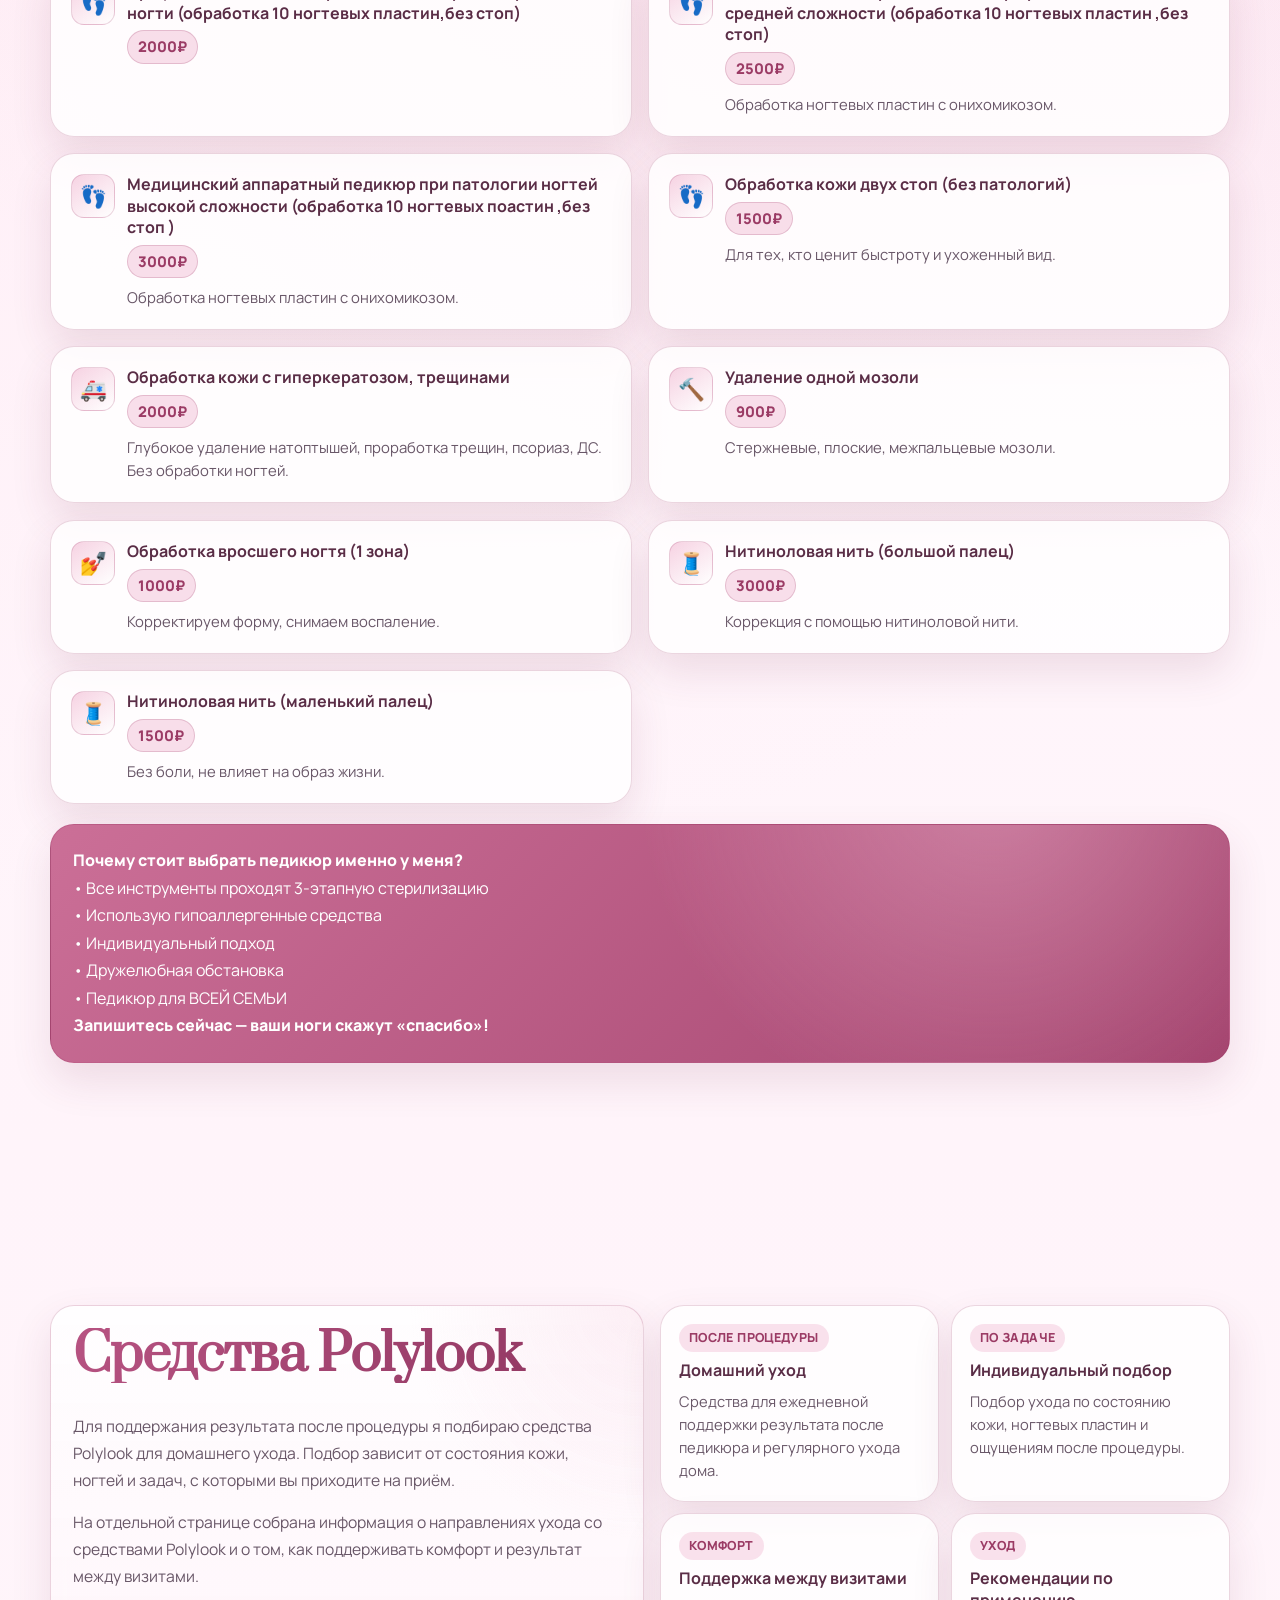
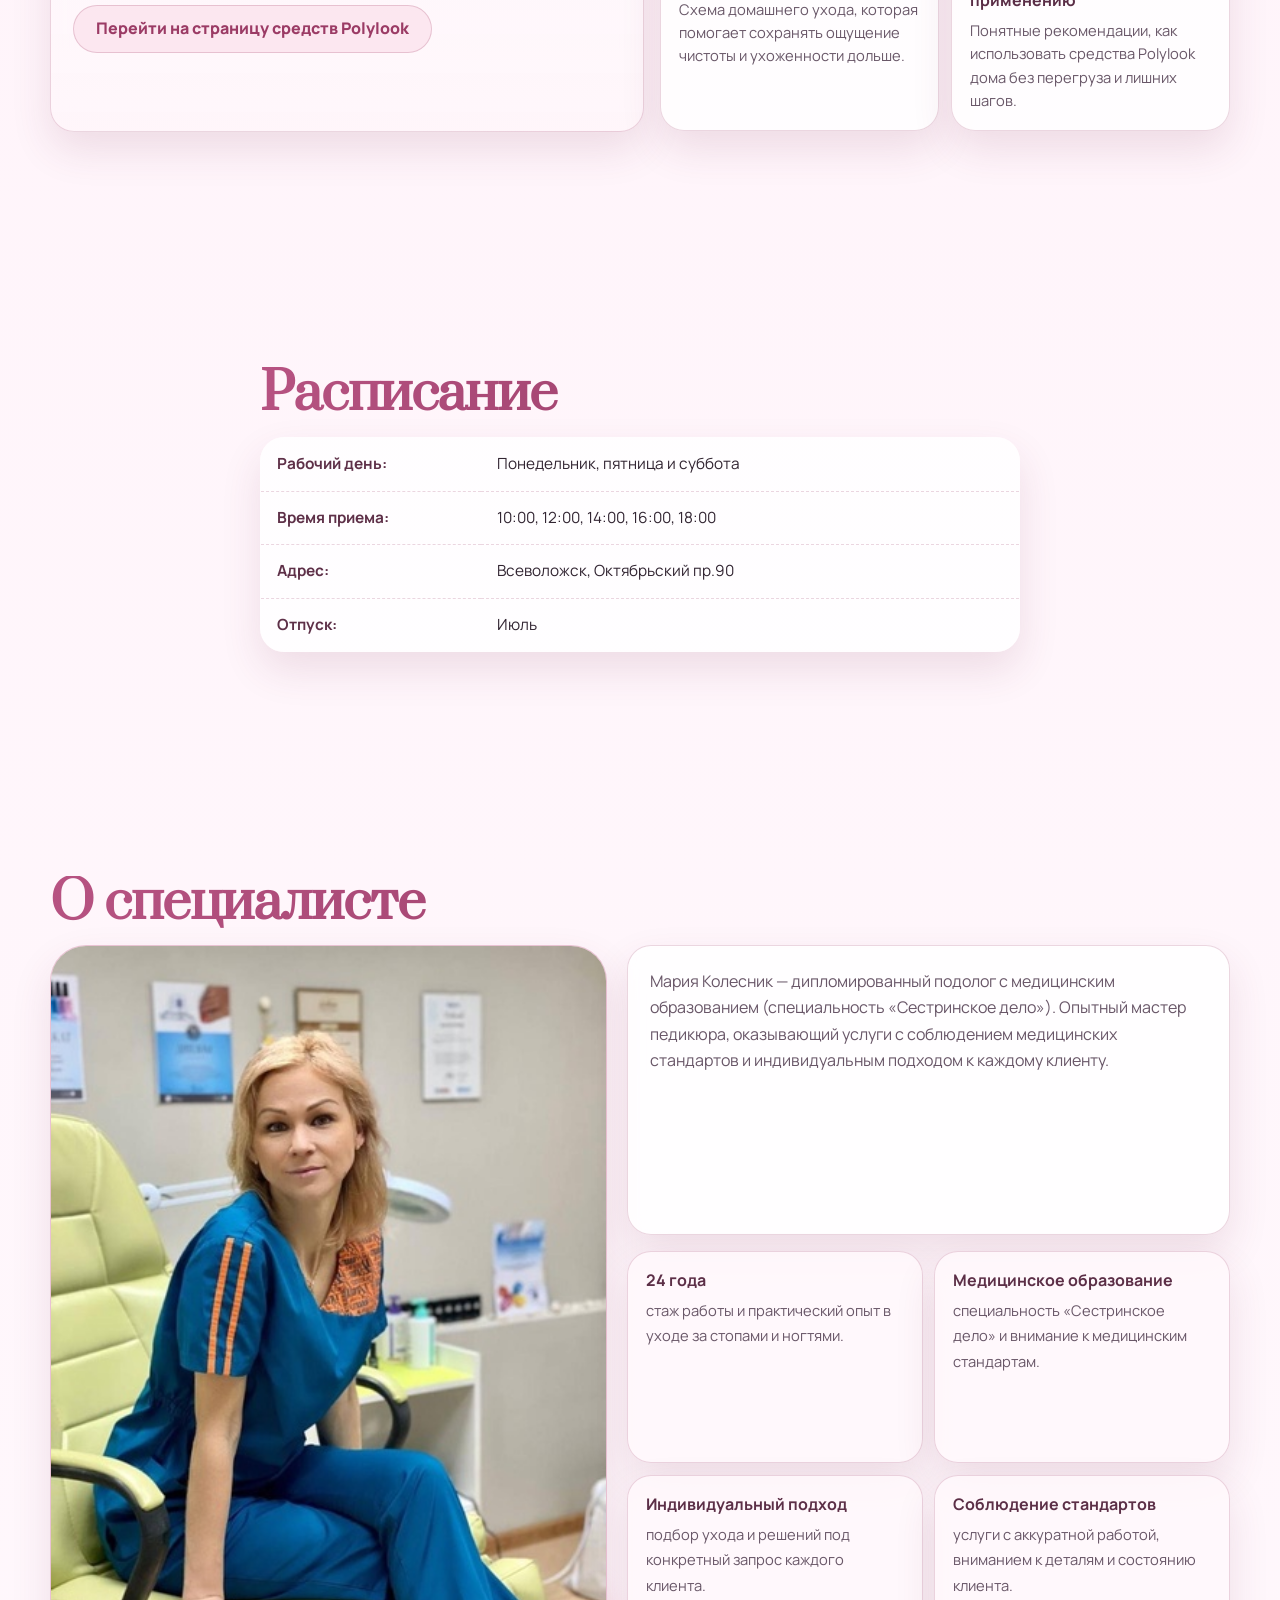
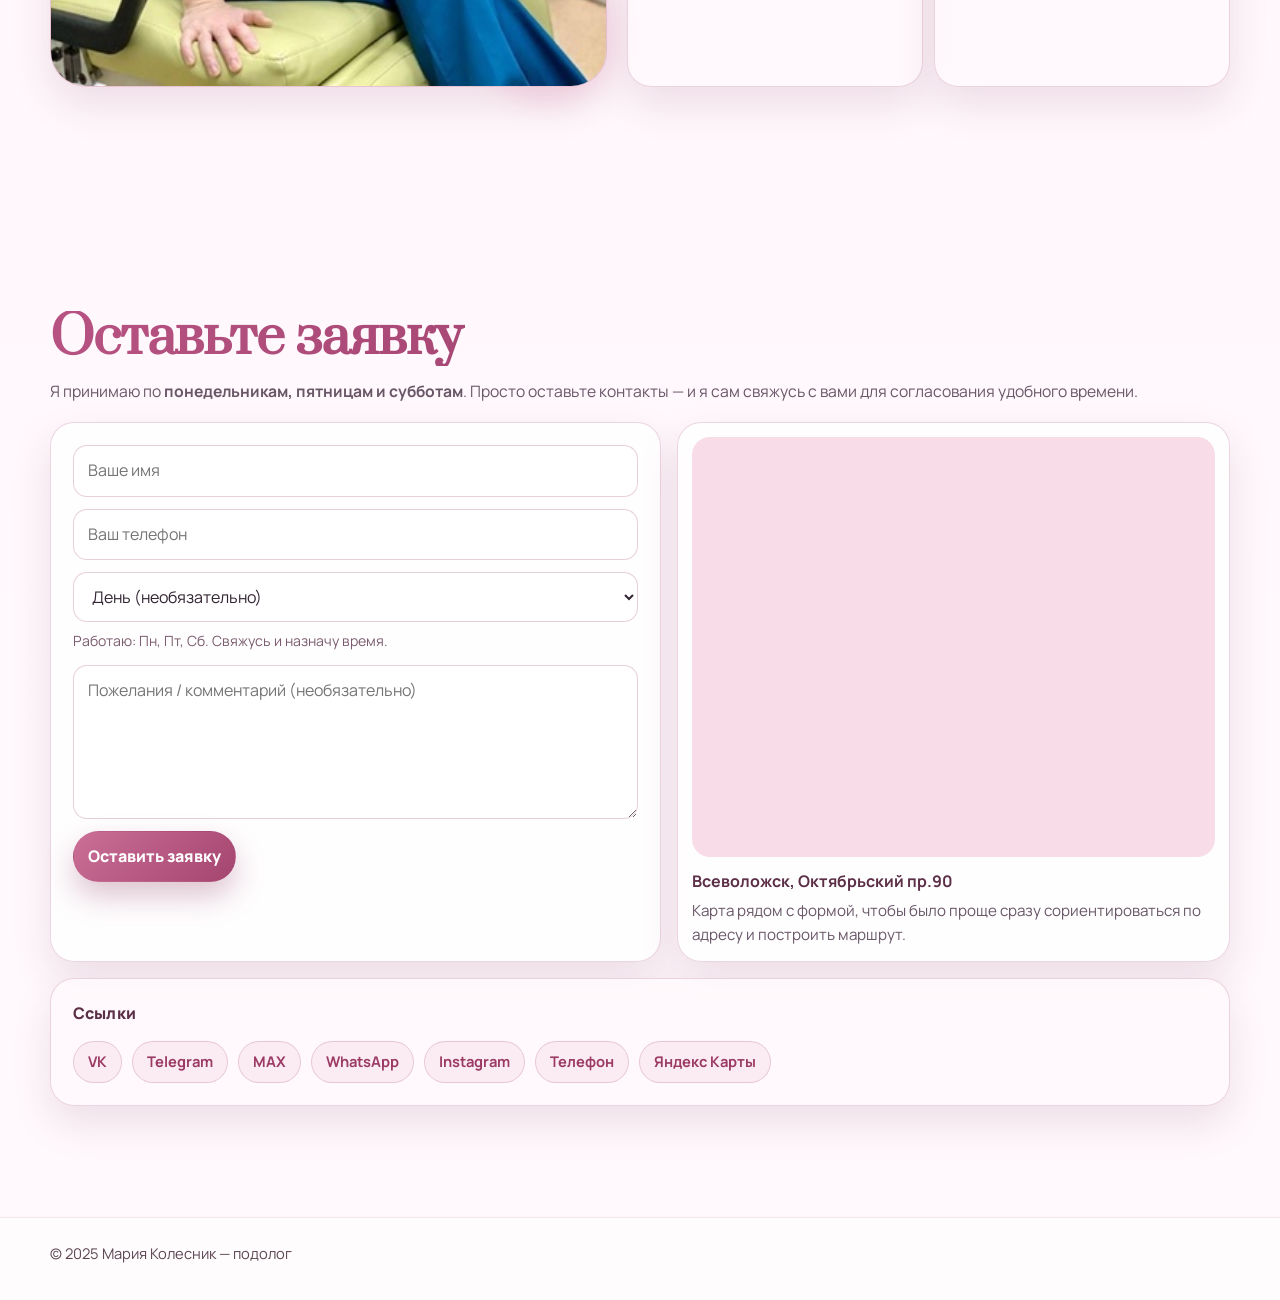
==== commit 07614732: "update" ====
--- a/index.html
+++ b/index.html
@@ -1,209 +1,1451 @@
-<!DOCTYPE html>
+<!doctype html>
 <html lang="ru">
 <head>
-  <meta charset="UTF-8">
-  <meta name="viewport" content="width=device-width, initial-scale=1.0">
+  <meta charset="UTF-8" />
+  <meta name="viewport" content="width=device-width, initial-scale=1.0" />
+  <meta name="description" content="Записаться на медицинский педикюр" />
+  <meta name="author" content="Мария" />
+  <meta property="og:type" content="website" />
+  <meta property="og:site_name" content="Записаться на медицинский педикюр" />
+  <meta property="og:title" content="Понедельник,Пятница и Суббота с 10 до 20" />
+  <meta property="og:description" content="Женский и мужской педикюр во Всеволожске" />
+  <meta property="og:image" content="maria.jpg" />
+  <meta property="og:image:alt" content="Записаться на медицинский педикюр" />
+  <meta property="og:image:width" content="1200" />
+  <meta property="og:image:height" content="630" />
+  <meta property="og:url" content="https://masyana90.github.io/price/" />
+  <link rel="canonical" href="https://masyana90.github.io/price/" />
   <title>Подология — Мария Колесник</title>
-  <link href="https://fonts.googleapis.com/css2?family=Inter:wght@400;700&display=swap" rel="stylesheet"/>
-  <link rel="stylesheet" href="styles.css" />
+  <link rel="preconnect" href="https://fonts.googleapis.com" />
+  <link rel="preconnect" href="https://fonts.gstatic.com" crossorigin />
+  <link
+    href="https://fonts.googleapis.com/css2?family=Manrope:wght@400;500;600;700;800&family=Prata&display=swap"
+    rel="stylesheet"
+  />
+  <style>
+    :root {
+      --rose-bg: #fff9fc;
+      --rose-soft: #fff1f7;
+      --rose-mid: #f9d3e2;
+      --rose-strong: #cc6f98;
+      --rose-deep: #9b3b65;
+      --ink: #322532;
+      --muted: #695768;
+      --line: rgba(155, 59, 101, 0.2);
+      --card: rgba(255, 255, 255, 0.82);
+      --radius-s: 16px;
+      --radius-m: 24px;
+      --radius-l: 36px;
+      --shadow-soft: 0 18px 40px rgba(112, 43, 75, 0.12);
+      --shadow-hero: 0 36px 90px rgba(107, 41, 72, 0.22);
+      --container: min(1180px, calc(100% - 48px));
+      --header-h: 84px;
+      --ease: 0.35s cubic-bezier(0.24, 0.74, 0.24, 1);
+    }
+
+    * {
+      box-sizing: border-box;
+      margin: 0;
+      padding: 0;
+    }
+
+    html {
+      scroll-behavior: smooth;
+      scroll-padding-top: calc(var(--header-h) + 12px);
+    }
+
+    body {
+      min-height: 100vh;
+      overflow-x: hidden;
+      font-family: "Manrope", "Segoe UI", sans-serif;
+      color: var(--ink);
+      line-height: 1.6;
+      background:
+        radial-gradient(circle at 10% 10%, rgba(255, 231, 241, 0.92), transparent 34%),
+        radial-gradient(circle at 92% 6%, rgba(244, 193, 216, 0.7), transparent 32%),
+        linear-gradient(180deg, #fffafe 0%, #fff4fa 45%, #fff9fd 100%);
+    }
+
+    body::before,
+    body::after {
+      content: "";
+      position: fixed;
+      z-index: -2;
+      pointer-events: none;
+      border-radius: 50%;
+      filter: blur(62px);
+      opacity: 0.86;
+    }
+
+    body::before {
+      width: 320px;
+      height: 320px;
+      top: -130px;
+      left: -120px;
+      background: rgba(255, 214, 231, 0.88);
+      animation: float 14s ease-in-out infinite;
+    }
+
+    body::after {
+      width: 360px;
+      height: 360px;
+      right: -120px;
+      bottom: -150px;
+      background: rgba(238, 176, 205, 0.62);
+      animation: float 15s ease-in-out infinite reverse;
+    }
+
+    @keyframes float {
+      0%,
+      100% {
+        transform: translateY(0);
+      }
+      50% {
+        transform: translateY(-18px);
+      }
+    }
+
+    a {
+      color: inherit;
+      text-decoration: none;
+    }
+
+    img {
+      display: block;
+      width: 100%;
+      height: 100%;
+      object-fit: cover;
+    }
+
+    .container {
+      width: var(--container);
+      margin: 0 auto;
+    }
+
+    .section {
+      padding: clamp(68px, 10vw, 112px) 0;
+      position: relative;
+    }
+
+    .gradient-title {
+      font-family: "Prata", Georgia, serif;
+      background: linear-gradient(120deg, #b75382, #8e355f);
+      -webkit-background-clip: text;
+      background-clip: text;
+      color: transparent;
+      letter-spacing: -0.02em;
+    }
+
+    .section-title {
+      font-family: "Prata", Georgia, serif;
+      font-size: clamp(2rem, 5vw, 3.2rem);
+      line-height: 1.08;
+      margin-bottom: 14px;
+      letter-spacing: -0.02em;
+      text-wrap: balance;
+    }
+
+    .section-subtitle {
+      color: var(--muted);
+      max-width: 72ch;
+      font-size: clamp(1rem, 1.5vw, 1.08rem);
+      margin-bottom: 24px;
+    }
+
+    .site-header {
+      position: sticky;
+      top: 0;
+      z-index: 90;
+      min-height: var(--header-h);
+      transition: background var(--ease), box-shadow var(--ease), backdrop-filter var(--ease);
+      border-bottom: 1px solid transparent;
+    }
+
+    .site-header.scrolled {
+      background: rgba(255, 248, 252, 0.85);
+      border-color: rgba(155, 59, 101, 0.12);
+      backdrop-filter: blur(14px);
+      box-shadow: 0 12px 26px rgba(110, 40, 73, 0.1);
+    }
+
+    .header-inner {
+      min-height: var(--header-h);
+      display: flex;
+      align-items: center;
+      gap: 20px;
+    }
+
+    .brand {
+      display: inline-flex;
+      align-items: center;
+      gap: 10px;
+      font-weight: 800;
+      letter-spacing: -0.01em;
+      font-size: 1.02rem;
+    }
+
+    .brand-mark {
+      width: 30px;
+      height: 30px;
+      border-radius: 10px;
+      background:
+        radial-gradient(circle at 30% 30%, rgba(255, 255, 255, 0.88), transparent 38%),
+        linear-gradient(145deg, #f1abc8, #c45f8a 64%, #a64570);
+      box-shadow: 0 10px 20px rgba(132, 45, 83, 0.26);
+    }
+
+    .site-nav {
+      margin-left: auto;
+      display: flex;
+      align-items: center;
+      gap: 8px;
+    }
+
+    .site-nav a {
+      font-size: 0.92rem;
+      font-weight: 700;
+      color: rgba(50, 37, 50, 0.84);
+      padding: 8px 12px;
+      border-radius: 999px;
+      transition: color var(--ease), background var(--ease);
+    }
+
+    .site-nav a:hover,
+    .site-nav a:focus-visible,
+    .site-nav a.active {
+      color: var(--rose-deep);
+      background: rgba(243, 194, 215, 0.58);
+    }
+
+    .menu-toggle {
+      display: none;
+      width: 42px;
+      height: 42px;
+      border-radius: 12px;
+      border: 1px solid rgba(155, 59, 101, 0.2);
+      background: rgba(255, 255, 255, 0.72);
+      margin-left: auto;
+      align-items: center;
+      justify-content: center;
+    }
+
+    .menu-line,
+    .menu-line::before,
+    .menu-line::after {
+      width: 18px;
+      height: 2px;
+      border-radius: 2px;
+      background: var(--rose-deep);
+      position: relative;
+      display: block;
+      transition: transform var(--ease), opacity var(--ease);
+    }
+
+    .menu-line::before,
+    .menu-line::after {
+      content: "";
+      position: absolute;
+      left: 0;
+    }
+
+    .menu-line::before {
+      top: -6px;
+    }
+
+    .menu-line::after {
+      top: 6px;
+    }
+
+    .menu-toggle[aria-expanded="true"] .menu-line {
+      background: transparent;
+    }
+
+    .menu-toggle[aria-expanded="true"] .menu-line::before {
+      transform: translateY(6px) rotate(45deg);
+    }
+
+    .menu-toggle[aria-expanded="true"] .menu-line::after {
+      transform: translateY(-6px) rotate(-45deg);
+    }
+
+    .hero {
+      padding-top: clamp(30px, 7vw, 88px);
+    }
+
+    .hero-grid {
+      display: grid;
+      grid-template-columns: 1.06fr 0.94fr;
+      gap: clamp(22px, 4vw, 54px);
+      align-items: center;
+    }
+
+    .hero h1 {
+      font-size: clamp(2.3rem, 7vw, 4.8rem);
+      line-height: 0.97;
+      margin-bottom: 10px;
+    }
+
+    .hero h2 {
+      font-size: clamp(1.14rem, 2.2vw, 1.45rem);
+      color: #6d4c62;
+      font-weight: 700;
+      margin-bottom: 14px;
+    }
+
+    .hero p {
+      color: var(--muted);
+      font-size: clamp(1rem, 1.55vw, 1.12rem);
+      max-width: 66ch;
+    }
+
+    .hero-photo {
+      position: relative;
+      border-radius: var(--radius-l);
+      overflow: hidden;
+      border: 1px solid rgba(255, 255, 255, 0.92);
+      box-shadow: var(--shadow-hero);
+      min-height: clamp(320px, 44vw, 560px);
+      background:
+        linear-gradient(145deg, rgba(255, 255, 255, 0.32), rgba(248, 202, 221, 0.3)),
+        url("images/hero-wave.svg") center/cover no-repeat;
+      padding: 14px;
+    }
+
+    .hero-photo-inner {
+      height: 100%;
+      border-radius: calc(var(--radius-l) - 8px);
+      overflow: hidden;
+      border: 1px solid rgba(255, 255, 255, 0.84);
+      box-shadow: var(--shadow-soft);
+    }
+
+    .hero-photo img {
+      object-position: center 20%;
+      filter: saturate(1.05) brightness(1.02);
+    }
+
+    .card-shell {
+      padding: 22px;
+      border-radius: var(--radius-m);
+      border: 1px solid var(--line);
+      background: var(--card);
+      backdrop-filter: blur(10px);
+      box-shadow: var(--shadow-soft);
+    }
+
+    .services-grid {
+      display: grid;
+      grid-template-columns: repeat(2, minmax(0, 1fr));
+      gap: 16px;
+      margin-top: 18px;
+    }
+
+    .service-card {
+      display: grid;
+      grid-template-columns: auto 1fr;
+      align-items: start;
+      gap: 12px;
+      padding: 20px;
+      border-radius: var(--radius-m);
+      border: 1px solid var(--line);
+      background: var(--card);
+      box-shadow: var(--shadow-soft);
+      transition: transform var(--ease), box-shadow var(--ease), border-color var(--ease);
+    }
+
+    .service-card:hover {
+      transform: translateY(-3px);
+      box-shadow: 0 22px 44px rgba(108, 38, 71, 0.16);
+      border-color: rgba(155, 59, 101, 0.34);
+    }
+
+    .service-icon {
+      width: 44px;
+      height: 44px;
+      border-radius: 13px;
+      display: grid;
+      place-items: center;
+      font-size: 1.35rem;
+      background: linear-gradient(145deg, rgba(244, 199, 219, 0.8), rgba(255, 255, 255, 0.94));
+      border: 1px solid rgba(155, 59, 101, 0.2);
+      flex-shrink: 0;
+    }
+
+    .service-card h3 {
+      font-size: 1rem;
+      line-height: 1.35;
+      margin-bottom: 6px;
+      color: #5a2d46;
+    }
+
+    .service-price {
+      display: inline-flex;
+      align-items: center;
+      min-height: 30px;
+      padding: 4px 10px;
+      border-radius: 999px;
+      background: rgba(241, 192, 214, 0.5);
+      border: 1px solid rgba(155, 59, 101, 0.22);
+      color: var(--rose-deep);
+      font-weight: 800;
+      font-size: 0.92rem;
+      margin-bottom: 8px;
+    }
+
+    .service-card p {
+      color: var(--muted);
+      font-size: 0.93rem;
+      line-height: 1.55;
+    }
+
+    .products-spotlight {
+      display: grid;
+      grid-template-columns: 1.02fr 0.98fr;
+      gap: 16px;
+      align-items: stretch;
+      margin-top: 18px;
+    }
+
+    .products-copy {
+      display: grid;
+      align-content: start;
+      gap: 16px;
+      background:
+        radial-gradient(circle at 100% 0%, rgba(247, 203, 222, 0.3), transparent 32%),
+        linear-gradient(180deg, rgba(255, 255, 255, 0.88), rgba(255, 245, 250, 0.92));
+    }
+
+    .products-copy p {
+      color: var(--muted);
+      font-size: 0.98rem;
+      line-height: 1.7;
+    }
+
+    .products-link {
+      display: inline-flex;
+      align-items: center;
+      justify-content: center;
+      width: fit-content;
+      min-height: 48px;
+      padding: 0 22px;
+      border-radius: 999px;
+      border: 1px solid rgba(155, 59, 101, 0.22);
+      background: rgba(250, 215, 228, 0.52);
+      color: var(--rose-deep);
+      font-weight: 800;
+      transition: transform var(--ease), background var(--ease), border-color var(--ease);
+    }
+
+    .products-link:hover,
+    .products-link:focus-visible {
+      transform: translateY(-2px);
+      background: rgba(250, 215, 228, 0.74);
+      border-color: rgba(155, 59, 101, 0.34);
+    }
+
+    .product-mini-grid {
+      display: grid;
+      grid-template-columns: repeat(2, minmax(0, 1fr));
+      gap: 12px;
+    }
+
+    .product-mini-card {
+      padding: 18px;
+      border-radius: var(--radius-m);
+      border: 1px solid var(--line);
+      background: var(--card);
+      box-shadow: var(--shadow-soft);
+    }
+
+    .product-mini-card span {
+      display: inline-flex;
+      margin-bottom: 8px;
+      padding: 4px 10px;
+      border-radius: 999px;
+      background: rgba(241, 192, 214, 0.46);
+      color: var(--rose-deep);
+      font-size: 0.78rem;
+      font-weight: 800;
+      letter-spacing: 0.03em;
+      text-transform: uppercase;
+    }
+
+    .product-mini-card h3 {
+      font-size: 1rem;
+      line-height: 1.35;
+      margin-bottom: 8px;
+      color: #5a2d46;
+    }
+
+    .product-mini-card p {
+      color: var(--muted);
+      font-size: 0.92rem;
+      line-height: 1.58;
+    }
+
+    .why-me {
+      margin-top: 20px;
+      padding: 22px;
+      border-radius: var(--radius-m);
+      border: 1px solid rgba(155, 59, 101, 0.25);
+      color: #fff;
+      background:
+        radial-gradient(circle at 80% -20%, rgba(255, 210, 229, 0.35), transparent 36%),
+        linear-gradient(135deg, #cb6f97 0%, #a54670 100%);
+      box-shadow: var(--shadow-soft);
+      line-height: 1.72;
+    }
+
+    .why-me b {
+      font-weight: 800;
+    }
+
+    .schedule-wrap {
+      max-width: 760px;
+      margin-top: 12px;
+    }
+
+    .schedule-table {
+      width: 100%;
+      border-collapse: collapse;
+      border-radius: var(--radius-m);
+      overflow: hidden;
+      box-shadow: var(--shadow-soft);
+      border: 1px solid var(--line);
+      background: var(--card);
+    }
+
+    .schedule-table td {
+      padding: 14px 16px;
+      border-bottom: 1px dashed rgba(155, 59, 101, 0.2);
+      font-size: 0.96rem;
+      vertical-align: top;
+    }
+
+    .schedule-table tr:last-child td {
+      border-bottom: 0;
+    }
+
+    .schedule-table td:first-child {
+      font-weight: 700;
+      color: #5e3048;
+      width: 220px;
+      white-space: nowrap;
+    }
+
+    .about-grid {
+      display: grid;
+      grid-template-columns: 0.96fr 1.04fr;
+      gap: 20px;
+      align-items: stretch;
+    }
+
+    .about-stage {
+      position: relative;
+    }
+
+    .about-stage::after {
+      content: "";
+      position: absolute;
+      right: -10px;
+      bottom: -18px;
+      width: 140px;
+      height: 140px;
+      border-radius: 50%;
+      background: rgba(246, 198, 218, 0.42);
+      filter: blur(12px);
+      z-index: -1;
+    }
+
+    .about-photo-wrap {
+      border-radius: var(--radius-l);
+      overflow: hidden;
+      border: 1px solid var(--line);
+      box-shadow: var(--shadow-soft);
+      min-height: 360px;
+      background: #fce4ee;
+    }
+
+    .about-photo-large {
+      object-position: center 18%;
+    }
+
+    .about-copy {
+      display: grid;
+      gap: 16px;
+    }
+
+    .about-text p {
+      color: var(--muted);
+      font-size: 1rem;
+      line-height: 1.65;
+    }
+
+    .about-metrics {
+      display: grid;
+      grid-template-columns: repeat(2, minmax(0, 1fr));
+      gap: 12px;
+    }
+
+    .about-metric {
+      padding: 18px;
+      border-radius: var(--radius-m);
+      border: 1px solid var(--line);
+      background: rgba(255, 248, 252, 0.86);
+      box-shadow: var(--shadow-soft);
+    }
+
+    .about-metric strong {
+      display: block;
+      margin-bottom: 6px;
+      color: #5c2f47;
+      font-size: 1rem;
+      line-height: 1.35;
+    }
+
+    .about-metric span {
+      color: var(--muted);
+      font-size: 0.92rem;
+      line-height: 1.55;
+    }
+
+    .contact-grid {
+      display: grid;
+      grid-template-columns: 1.05fr 0.95fr;
+      gap: 16px;
+      margin-top: 18px;
+    }
+
+    .map-card {
+      display: grid;
+      gap: 12px;
+      padding: 14px;
+      border-radius: var(--radius-m);
+      border: 1px solid var(--line);
+      background: var(--card);
+      box-shadow: var(--shadow-soft);
+    }
+
+    .map-frame {
+      width: 100%;
+      min-height: 420px;
+      border: 0;
+      border-radius: calc(var(--radius-m) - 6px);
+      background: #f8dce8;
+    }
+
+    .map-caption {
+      color: var(--muted);
+      font-size: 0.95rem;
+      line-height: 1.6;
+    }
+
+    .map-caption strong {
+      display: block;
+      color: #5c2f47;
+      margin-bottom: 4px;
+      font-size: 1rem;
+    }
+
+    .links-panel {
+      margin-top: 16px;
+      padding: 22px;
+      border-radius: var(--radius-m);
+      border: 1px solid var(--line);
+      background: rgba(255, 250, 253, 0.86);
+      box-shadow: var(--shadow-soft);
+    }
+
+    .links-title {
+      margin-bottom: 14px;
+      color: #5c2f47;
+      font-weight: 800;
+      font-size: 1rem;
+      letter-spacing: 0.01em;
+    }
+
+    .links-list {
+      display: flex;
+      flex-wrap: wrap;
+      gap: 10px;
+    }
+
+    .links-list a {
+      display: inline-flex;
+      align-items: center;
+      justify-content: center;
+      min-height: 42px;
+      padding: 0 14px;
+      border-radius: 999px;
+      border: 1px solid rgba(155, 59, 101, 0.2);
+      background: rgba(248, 224, 233, 0.54);
+      color: var(--rose-deep);
+      font-size: 0.92rem;
+      font-weight: 700;
+      transition: transform var(--ease), background var(--ease), border-color var(--ease);
+    }
+
+    .links-list a:hover,
+    .links-list a:focus-visible {
+      transform: translateY(-2px);
+      background: rgba(248, 224, 233, 0.8);
+      border-color: rgba(155, 59, 101, 0.3);
+    }
+
+    .info-text {
+      color: var(--muted);
+      font-size: 0.98rem;
+    }
+
+    #tg-form {
+      display: grid;
+      gap: 12px;
+    }
+
+    #tg-form input,
+    #tg-form select,
+    #tg-form textarea {
+      width: 100%;
+      border-radius: 14px;
+      border: 1px solid rgba(155, 59, 101, 0.24);
+      background: rgba(255, 255, 255, 0.86);
+      color: var(--ink);
+      padding: 12px 14px;
+      font: inherit;
+      resize: vertical;
+      transition: border-color var(--ease), box-shadow var(--ease), background var(--ease);
+    }
+
+    #tg-form input:focus,
+    #tg-form select:focus,
+    #tg-form textarea:focus {
+      outline: none;
+      border-color: rgba(155, 59, 101, 0.46);
+      box-shadow: 0 0 0 4px rgba(214, 130, 167, 0.2);
+      background: #fff;
+    }
+
+    #tg-form input[type="submit"] {
+      width: fit-content;
+      min-height: 48px;
+      border-radius: 999px;
+      border: 1px solid transparent;
+      background: linear-gradient(135deg, #cb6f97, #a44570);
+      color: #fff;
+      font-weight: 800;
+      cursor: pointer;
+      box-shadow: 0 14px 30px rgba(132, 43, 81, 0.28);
+      transition: transform var(--ease), box-shadow var(--ease);
+    }
+
+    #tg-form input[type="submit"]:hover,
+    #tg-form input[type="submit"]:focus-visible {
+      transform: translateY(-2px);
+      box-shadow: 0 18px 34px rgba(132, 43, 81, 0.36);
+    }
+
+    .hint {
+      color: #7b5c6e;
+      font-size: 0.88rem;
+      margin-top: -4px;
+    }
+
+    #status {
+      min-height: 24px;
+      font-size: 0.93rem;
+      color: #7c2e53;
+    }
+
+    .social {
+      padding: 22px;
+      border-radius: var(--radius-m);
+      border: 1px solid rgba(255, 255, 255, 0.32);
+      color: #fff;
+      background:
+        radial-gradient(circle at 20% 18%, rgba(248, 188, 214, 0.34), transparent 42%),
+        linear-gradient(138deg, #a54570, #8e345d);
+      box-shadow: var(--shadow-soft);
+      font-size: 0.95rem;
+      line-height: 1.95;
+      word-break: break-word;
+    }
+
+    .social a {
+      color: #fff;
+      text-decoration: underline;
+      text-decoration-thickness: 1px;
+      text-underline-offset: 2px;
+    }
+
+    footer {
+      border-top: 1px solid rgba(155, 59, 101, 0.12);
+      padding: 24px 0 34px;
+      background: rgba(255, 255, 255, 0.52);
+    }
+
+    footer p {
+      color: rgba(74, 50, 63, 0.9);
+      font-size: 0.92rem;
+    }
+
+    .to-top {
+      position: fixed;
+      right: 18px;
+      bottom: 18px;
+      width: 46px;
+      height: 46px;
+      border-radius: 50%;
+      border: 1px solid rgba(255, 255, 255, 0.5);
+      background: rgba(155, 59, 101, 0.94);
+      color: #fff;
+      display: grid;
+      place-items: center;
+      box-shadow: 0 12px 24px rgba(99, 34, 66, 0.28);
+      opacity: 0;
+      visibility: hidden;
+      transform: translateY(10px);
+      transition: opacity var(--ease), visibility var(--ease), transform var(--ease);
+      z-index: 60;
+    }
+
+    .to-top.show {
+      opacity: 1;
+      visibility: visible;
+      transform: translateY(0);
+    }
+
+    .reveal {
+      opacity: 0;
+      transform: translateY(24px) scale(0.985);
+      transition: opacity 0.75s ease, transform 0.75s ease;
+      will-change: transform, opacity;
+    }
+
+    .reveal[data-reveal="left"] {
+      transform: translateX(-34px);
+    }
+
+    .reveal[data-reveal="right"] {
+      transform: translateX(34px);
+    }
+
+    .reveal[data-reveal="scale"] {
+      transform: scale(0.94);
+    }
+
+    .reveal.on {
+      opacity: 1;
+      transform: none;
+    }
+
+    @media (max-width: 1080px) {
+      .hero-grid,
+      .products-spotlight,
+      .about-grid,
+      .contact-grid {
+        grid-template-columns: 1fr;
+      }
+
+      .hero-photo {
+        max-width: 620px;
+      }
+
+      .services-grid {
+        grid-template-columns: 1fr;
+      }
+
+      .product-mini-grid {
+        grid-template-columns: repeat(2, minmax(0, 1fr));
+      }
+    }
+
+    @media (max-width: 860px) {
+      :root {
+        --header-h: 76px;
+      }
+
+      .menu-toggle {
+        display: inline-flex;
+      }
+
+      .site-nav {
+        position: fixed;
+        top: calc(var(--header-h) + 8px);
+        left: 14px;
+        right: 14px;
+        display: grid;
+        gap: 6px;
+        padding: 16px;
+        border-radius: 18px;
+        border: 1px solid rgba(155, 59, 101, 0.18);
+        background: rgba(255, 247, 251, 0.95);
+        box-shadow: 0 20px 34px rgba(108, 37, 72, 0.16);
+        backdrop-filter: blur(12px);
+        opacity: 0;
+        visibility: hidden;
+        transform: translateY(-10px);
+        transition: opacity var(--ease), transform var(--ease), visibility var(--ease);
+      }
+
+      .site-nav.open {
+        opacity: 1;
+        visibility: visible;
+        transform: translateY(0);
+      }
+
+      .site-nav a {
+        padding: 10px 12px;
+        border-radius: 12px;
+      }
+
+      .schedule-table td {
+        display: block;
+        width: 100%;
+      }
+
+      .schedule-table td:first-child {
+        padding-bottom: 4px;
+      }
+    }
+
+    @media (max-width: 620px) {
+      :root {
+        --container: min(1180px, calc(100% - 28px));
+      }
+
+      .section {
+        padding: 62px 0;
+      }
+
+      #tg-form input[type="submit"] {
+        width: 100%;
+      }
+
+      .product-mini-grid,
+      .about-metrics {
+        grid-template-columns: 1fr;
+      }
+
+      .map-frame {
+        min-height: 320px;
+      }
+    }
+
+    @media (prefers-reduced-motion: reduce) {
+      *,
+      *::before,
+      *::after {
+        animation: none !important;
+        transition: none !important;
+      }
+
+      html {
+        scroll-behavior: auto;
+      }
+    }
+  </style>
 </head>
 <body>
-<header>
-  <nav>
-    <a href="#services">Услуги</a>
-    <a href="#schedule">Расписание</a>
-    <a href="#about">О специалисте</a>
-    <a href="#contact">Запись</a>
-  </nav>
-</header>
-<main>
-  <section id="hero" class="hero-section">
-  <h1 class="gradient-title">Мария Колесник</h1>
-  <div class="hero-subblock">
-    <h2>Дипломированный подолог, стаж 24 года</h2>
-    <p>
-      Профессиональный медицинский педикюр с индивидуальным подходом.<br>
-      Квалифицированная помощь при любых проблемах стоп и ногтей.<br>
-      Забота о здоровье, эстетике и комфорте клиентов.
-    </p>
-  </div>
-</section>
-
-<section id="services" class="section">
-  <h2 class="gradient-title">✨ Услуги профессионального педикюра</h2>
-  <div class="services-grid">
-    <div class="service-card">
-      <div class="service-icon">🧼</div>
-      <div>
-        <h3 class="gradient-title">Профилактический аппаратный педикюр</h3>
-        <div class="service-price">3000₽</div>
-        <p>Аппаратная обработка 10 ногтевых пластин + стопы без боли. Удаление огрубевшей кожи, профилактика вросших ногтей. Идеально для регулярного ухода.</p>
+  <header class="site-header" id="top">
+    <div class="container header-inner">
+      <a class="brand" href="#top" aria-label="На главную">
+        <span class="brand-mark" aria-hidden="true"></span>
+        <span>Мария Колесник</span>
+      </a>
+
+      <nav class="site-nav" id="siteNav" aria-label="Основное меню">
+        <a href="#services">Услуги</a>
+        <a href="polylook.html">Средства Polylook</a>
+        <a href="#schedule">Расписание</a>
+        <a href="#about">О специалисте</a>
+        <a href="#contact">Запись</a>
+      </nav>
+
+      <button
+        class="menu-toggle"
+        id="menuToggle"
+        aria-label="Открыть меню"
+        aria-controls="siteNav"
+        aria-expanded="false"
+      >
+        <span class="menu-line"></span>
+      </button>
+    </div>
+  </header>
+
+  <main>
+    <section id="hero" class="section hero">
+      <div class="container hero-grid">
+        <div class="reveal">
+          <h1 class="gradient-title">Мария Колесник</h1>
+          <h2>Дипломированный подолог, стаж 24 года</h2>
+          <p>
+            Профессиональный медицинский педикюр с индивидуальным подходом.<br />
+            Квалифицированная помощь при любых проблемах стоп и ногтей.<br />
+            Забота о здоровье, эстетике и комфорте клиентов.
+          </p>
+        </div>
+        <div class="hero-photo reveal" data-delay="0.08">
+          <div class="hero-photo-inner">
+            <img src="maria.jpg" alt="Фото Марии Колесник" />
+          </div>
+        </div>
       </div>
+    </section>
+
+    <section id="services" class="section">
+      <div class="container">
+        <h2 class="section-title gradient-title reveal">✨ Услуги профессионального педикюра</h2>
+
+        <div class="services-grid">
+          <article class="service-card reveal" data-delay="0.02">
+            <div class="service-icon" aria-hidden="true">🧼</div>
+            <div>
+              <h3>Профилактический аппаратный педикюр</h3>
+              <div class="service-price">3000₽</div>
+              <p>Аппаратная обработка 10 ногтевых пластин + стопы без боли. Удаление огрубевшей кожи, профилактика вросших ногтей. Идеально для регулярного ухода.</p>
+            </div>
+          </article>
+
+          <article class="service-card reveal" data-delay="0.04">
+            <div class="service-icon" aria-hidden="true">🩺</div>
+            <div>
+              <h3>Медицинский аппаратный педикюр</h3>
+              <div class="service-price">3500₽</div>
+              <p>Профессиональная обработка при гиперкератозе, диабетической стопе, псориазе. Безопасно, стерильно, с индивидуальным подбором средств для домашнего ухода.</p>
+            </div>
+          </article>
+
+          <article class="service-card reveal" data-delay="0.06">
+            <div class="service-icon" aria-hidden="true">✂️</div>
+            <div>
+              <h3>Классический педикюр</h3>
+              <div class="service-price">2500₽</div>
+              <p>Обработка стоп бритвенным станком + 10 ногтевых пластин. Техника выполнения в лучших традициях классической школы педикюра.</p>
+            </div>
+          </article>
+
+          <article class="service-card reveal" data-delay="0.08">
+            <div class="service-icon" aria-hidden="true">🔄</div>
+            <div>
+              <h3>Комбинированный педикюр</h3>
+              <div class="service-price">3000₽</div>
+              <p>Сочетание аппарата + классики. Индивидуальный подход к каждой стопе.</p>
+            </div>
+          </article>
+
+          <article class="service-card reveal" data-delay="0.1">
+            <div class="service-icon" aria-hidden="true">👣</div>
+            <div>
+              <h3>Профилактический аппаратный педикюр на здоровые ногти (обработка 10 ногтевых пластин,без стоп)</h3>
+              <div class="service-price">2000₽</div>
+              <p></p>
+            </div>
+          </article>
+
+          <article class="service-card reveal" data-delay="0.12">
+            <div class="service-icon" aria-hidden="true">👣</div>
+            <div>
+              <h3>Медицинский аппаратный педикюр при патологии ногтей средней сложности (обработка 10 ногтевых пластин ,без стоп)</h3>
+              <div class="service-price">2500₽</div>
+              <p>Обработка ногтевых пластин с онихомикозом.</p>
+            </div>
+          </article>
+
+          <article class="service-card reveal" data-delay="0.14">
+            <div class="service-icon" aria-hidden="true">👣</div>
+            <div>
+              <h3>Медицинский аппаратный педикюр при патологии ногтей высокой сложности (обработка 10 ногтевых поастин ,без стоп )</h3>
+              <div class="service-price">3000₽</div>
+              <p>Обработка ногтевых пластин с онихомикозом.</p>
+            </div>
+          </article>
+
+          <article class="service-card reveal" data-delay="0.16">
+            <div class="service-icon" aria-hidden="true">👣</div>
+            <div>
+              <h3>Обработка кожи двух стоп (без патологий)</h3>
+              <div class="service-price">1500₽</div>
+              <p>Для тех, кто ценит быстроту и ухоженный вид.</p>
+            </div>
+          </article>
+
+          <article class="service-card reveal" data-delay="0.18">
+            <div class="service-icon" aria-hidden="true">🚑</div>
+            <div>
+              <h3>Обработка кожи с гиперкератозом, трещинами</h3>
+              <div class="service-price">2000₽</div>
+              <p>Глубокое удаление натоптышей, проработка трещин, псориаз, ДС. Без обработки ногтей.</p>
+            </div>
+          </article>
+
+          <article class="service-card reveal" data-delay="0.2">
+            <div class="service-icon" aria-hidden="true">🔨</div>
+            <div>
+              <h3>Удаление одной мозоли</h3>
+              <div class="service-price">900₽</div>
+              <p>Стержневые, плоские, межпальцевые мозоли.</p>
+            </div>
+          </article>
+
+          <article class="service-card reveal" data-delay="0.22">
+            <div class="service-icon" aria-hidden="true">💅</div>
+            <div>
+              <h3>Обработка вросшего ногтя (1 зона)</h3>
+              <div class="service-price">1000₽</div>
+              <p>Корректируем форму, снимаем воспаление.</p>
+            </div>
+          </article>
+
+          <article class="service-card reveal" data-delay="0.24">
+            <div class="service-icon" aria-hidden="true">🧵</div>
+            <div>
+              <h3>Нитиноловая нить (большой палец)</h3>
+              <div class="service-price">3000₽</div>
+              <p>Коррекция с помощью нитиноловой нити.</p>
+            </div>
+          </article>
+
+          <article class="service-card reveal" data-delay="0.26">
+            <div class="service-icon" aria-hidden="true">🧵</div>
+            <div>
+              <h3>Нитиноловая нить (маленький палец)</h3>
+              <div class="service-price">1500₽</div>
+              <p>Без боли, не влияет на образ жизни.</p>
+            </div>
+          </article>
+        </div>
+
+        <div class="why-me reveal" data-delay="0.08">
+          <b>Почему стоит выбрать педикюр именно у меня?</b><br />
+          • Все инструменты проходят 3-этапную стерилизацию<br />
+          • Использую гипоаллергенные средства<br />
+          • Индивидуальный подход<br />
+          • Дружелюбная обстановка<br />
+          • Педикюр для ВСЕЙ СЕМЬИ<br />
+          <b>Запишитесь сейчас — ваши ноги скажут «спасибо»!</b>
+        </div>
+      </div>
+    </section>
+
+    <section id="polylook" class="section">
+      <div class="container">
+        <div class="products-spotlight">
+          <div class="card-shell products-copy reveal" data-reveal="left">
+            <h2 class="section-title gradient-title">Средства Polylook</h2>
+            <p>Для поддержания результата после процедуры я подбираю средства Polylook для домашнего ухода. Подбор зависит от состояния кожи, ногтей и задач, с которыми вы приходите на приём.</p>
+            <p>На отдельной странице собрана информация о направлениях ухода со средствами Polylook и о том, как поддерживать комфорт и результат между визитами.</p>
+            <a class="products-link" href="polylook.html">Перейти на страницу средств Polylook</a>
+          </div>
+
+          <div class="product-mini-grid">
+            <article class="product-mini-card reveal" data-delay="0.04" data-reveal="scale">
+              <span>После процедуры</span>
+              <h3>Домашний уход</h3>
+              <p>Средства для ежедневной поддержки результата после педикюра и регулярного ухода дома.</p>
+            </article>
+
+            <article class="product-mini-card reveal" data-delay="0.08" data-reveal="scale">
+              <span>По задаче</span>
+              <h3>Индивидуальный подбор</h3>
+              <p>Подбор ухода по состоянию кожи, ногтевых пластин и ощущениям после процедуры.</p>
+            </article>
+
+            <article class="product-mini-card reveal" data-delay="0.12" data-reveal="scale">
+              <span>Комфорт</span>
+              <h3>Поддержка между визитами</h3>
+              <p>Схема домашнего ухода, которая помогает сохранять ощущение чистоты и ухоженности дольше.</p>
+            </article>
+
+            <article class="product-mini-card reveal" data-delay="0.16" data-reveal="scale">
+              <span>Уход</span>
+              <h3>Рекомендации по применению</h3>
+              <p>Понятные рекомендации, как использовать средства Polylook дома без перегруза и лишних шагов.</p>
+            </article>
+          </div>
+        </div>
+      </div>
+    </section>
+
+    <section id="schedule" class="section">
+      <div class="container schedule-wrap">
+        <h2 class="section-title gradient-title reveal">Расписание</h2>
+        <table class="schedule-table reveal" data-delay="0.06">
+          <tr><td>Рабочий день:</td><td>Понедельник, пятница и суббота</td></tr>
+          <tr><td>Время приема:</td><td>10:00, 12:00, 14:00, 16:00, 18:00</td></tr>
+          <tr><td>Адрес:</td><td>Всеволожск, Октябрьский пр.90</td></tr>
+          <tr><td>Отпуск:</td><td>Июль</td></tr>
+        </table>
+      </div>
+    </section>
+
+    <section id="about" class="section">
+      <div class="container">
+        <h2 class="section-title gradient-title reveal">О специалисте</h2>
+        <div class="about-grid">
+          <div class="about-stage reveal" data-delay="0.04" data-reveal="left">
+            <div class="about-photo-wrap">
+              <img src="maria.jpg" alt="Фото Марии Колесник" class="about-photo-large" />
+            </div>
+          </div>
+
+          <div class="about-copy">
+            <div class="card-shell about-text reveal" data-delay="0.1" data-reveal="right">
+              <p>Мария Колесник — дипломированный подолог с медицинским образованием (специальность «Сестринское дело»). Опытный мастер педикюра, оказывающий услуги с соблюдением медицинских стандартов и индивидуальным подходом к каждому клиенту.</p>
+            </div>
+
+            <div class="about-metrics">
+              <article class="about-metric reveal" data-delay="0.14" data-reveal="scale">
+                <strong>24 года</strong>
+                <span>стаж работы и практический опыт в уходе за стопами и ногтями.</span>
+              </article>
+
+              <article class="about-metric reveal" data-delay="0.18" data-reveal="scale">
+                <strong>Медицинское образование</strong>
+                <span>специальность «Сестринское дело» и внимание к медицинским стандартам.</span>
+              </article>
+
+              <article class="about-metric reveal" data-delay="0.22" data-reveal="scale">
+                <strong>Индивидуальный подход</strong>
+                <span>подбор ухода и решений под конкретный запрос каждого клиента.</span>
+              </article>
+
+              <article class="about-metric reveal" data-delay="0.26" data-reveal="scale">
+                <strong>Соблюдение стандартов</strong>
+                <span>услуги с аккуратной работой, вниманием к деталям и состоянию клиента.</span>
+              </article>
+            </div>
+          </div>
+        </div>
+      </div>
+    </section>
+
+    <section id="contact" class="section">
+      <div class="container">
+        <h2 class="section-title gradient-title reveal">Оставьте заявку</h2>
+        <p class="info-text reveal" style="margin: 8px 0 16px; line-height: 1.5" data-delay="0.04">
+          Я принимаю по <b>понедельникам, пятницам и субботам</b>.  
+          Просто оставьте контакты — и я сам свяжусь с вами для согласования удобного времени.
+        </p>
+
+        <div class="contact-grid">
+          <div class="card-shell reveal" data-delay="0.08" data-reveal="left">
+            <form id="tg-form">
+              <input type="text" name="name" placeholder="Ваше имя" required />
+              <input type="tel" name="phone" placeholder="Ваш телефон" required />
+
+              <select name="preferred_day" aria-label="Предпочтительный день">
+                <option value="" selected>День (необязательно)</option>
+                <option>Понедельник</option>
+                <option>Пятница</option>
+                <option>Суббота</option>
+              </select>
+
+              <p class="hint">Работаю: Пн, Пт, Сб. Свяжусь и назначу время.</p>
+
+              <textarea name="comment" rows="5" placeholder="Пожелания / комментарий (необязательно)"></textarea>
+              <input type="submit" value="Оставить заявку" />
+              <p id="status" style="margin-top: 10px; color: #7c2e53;"></p>
+            </form>
+          </div>
+
+          <div class="map-card reveal" data-delay="0.14" data-reveal="right">
+            <iframe
+              class="map-frame"
+              src="https://yandex.ru/map-widget/v1/?text=%D0%92%D1%81%D0%B5%D0%B2%D0%BE%D0%BB%D0%BE%D0%B6%D1%81%D0%BA%2C%20%D0%9E%D0%BA%D1%82%D1%8F%D0%B1%D1%80%D1%8C%D1%81%D0%BA%D0%B8%D0%B9%20%D0%BF%D1%80.%2090&z=16"
+              title="Карта Яндекс"
+              loading="lazy"
+            ></iframe>
+            <div class="map-caption">
+              <strong>Всеволожск, Октябрьский пр.90</strong>
+              Карта рядом с формой, чтобы было проще сразу сориентироваться по адресу и построить маршрут.
+            </div>
+          </div>
+        </div>
+
+        <div class="links-panel reveal" data-delay="0.18">
+          <p class="links-title">Ссылки</p>
+          <div class="links-list">
+            <a href="https://vk.com/maria_masyana" target="_blank" rel="noopener noreferrer">VK</a>
+            <a href="https://telegram.me/Maria_Masyana" target="_blank" rel="noopener noreferrer">Telegram</a>
+            <a href="https://max.ru/u/f9LHodD0cOIDWlmFbb30WPRnYsYARx5hOiN-JXVBSh670RS9WmrFy0OLJL8" target="_blank" rel="noopener noreferrer">MAX</a>
+            <a href="https://wa.me/79215774616" target="_blank" rel="noopener noreferrer">WhatsApp</a>
+            <a href="https://www.instagram.com/manyunya_kol" target="_blank" rel="noopener noreferrer">Instagram</a>
+            <a href="tel:+79215774616" target="_blank" rel="noopener noreferrer">Телефон</a>
+            <a href="https://yandex.ru/maps/?text=%D0%92%D1%81%D0%B5%D0%B2%D0%BE%D0%BB%D0%BE%D0%B6%D1%81%D0%BA%2C%20%D0%9E%D0%BA%D1%82%D1%8F%D0%B1%D1%80%D1%8C%D1%81%D0%BA%D0%B8%D0%B9%20%D0%BF%D1%80.%2090" target="_blank" rel="noopener noreferrer">Яндекс Карты</a>
+          </div>
+        </div>
+      </div>
+    </section>
+  </main>
+
+  <footer>
+    <div class="container">
+      <p>© 2025 Мария Колесник — подолог</p>
     </div>
-    <div class="service-card">
-      <div class="service-icon">🩺</div>
-      <div>
-        <h3 class="gradient-title">Медицинский аппаратный педикюр</h3>
-        <div class="service-price">3500₽</div>
-        <p>Профессиональная обработка при гиперкератозе, диабетической стопе, псориазе. Безопасно, стерильно, с индивидуальным подбором средств для домашнего ухода.</p>
-      </div>
-    </div>
-    <div class="service-card">
-      <div class="service-icon">✂️</div>
-      <div>
-        <h3 class="gradient-title">Классический педикюр</h3>
-        <div class="service-price">2500₽</div>
-        <p>Обработка стоп бритвенным станком + 10 ногтевых пластин. Техника выполнения в лучших традициях классической школы педикюра.</p>
-      </div>
-    </div>
-    <div class="service-card">
-      <div class="service-icon">🔄</div>
-      <div>
-        <h3 class="gradient-title">Комбинированный педикюр</h3>
-        <div class="service-price">3000₽</div>
-        <p>Сочетание аппарата + классики. Индивидуальный подход к каждой стопе.</p>
-      </div>
-    </div>
-    <div class="service-card">
-      <div class="service-icon">👣</div>
-      <div>
-        <h3 class="gradient-title">Профилактический аппаратный педикюр на здоровые ногти (обработка 10 ногтевых пластин,без стоп)</h3>
-        <div class="service-price">2000₽</div>
-        <p></p>
-      </div>
-    </div>
-    <div class="service-card">
-      <div class="service-icon">👣</div>
-      <div>
-        <h3 class="gradient-title">Медицинский аппаратный педикюр при патологии ногтей средней сложности (обработка 10 ногтевых пластин ,без стоп)</h3>
-        <div class="service-price">2500₽</div>
-        <p>Обработка ногтевых пластин с онихомикозом.</p>
-      </div>
-    </div>
-    <div class="service-card">
-      <div class="service-icon">👣</div>
-      <div>
-        <h3 class="gradient-title">Медицинский аппаратный педикюр при патологии ногтей высокой сложности (обработка 10 ногтевых поастин ,без стоп )</h3>
-        <div class="service-price">3000₽</div>
-        <p>Обработка ногтевых пластин с онихомикозом.</p>
-      </div>
-    </div>
-    <div class="service-card">
-      <div class="service-icon">👣</div>
-      <div>
-        <h3 class="gradient-title">Обработка кожи двух стоп (без патологий)</h3>
-        <div class="service-price">1500₽</div>
-        <p>Для тех, кто ценит быстроту и ухоженный вид.</p>
-      </div>
-    </div>
-    <div class="service-card">
-      <div class="service-icon">🚑</div>
-      <div>
-        <h3 class="gradient-title">Обработка кожи с гиперкератозом, трещинами</h3>
-        <div class="service-price">2000₽</div>
-        <p>Глубокое удаление натоптышей, проработка трещин, псориаз, ДС. Без обработки ногтей.</p>
-      </div>
-    </div>
-    <div class="service-card">
-      <div class="service-icon">🔨</div>
-      <div>
-        <h3 class="gradient-title">Удаление одной мозоли</h3>
-        <div class="service-price">900₽</div>
-        <p>Стержневые, плоские, межпальцевые мозоли.</p>
-      </div>
-    </div>
-    <div class="service-card">
-      <div class="service-icon">💅</div>
-      <div>
-        <h3 class="gradient-title">Обработка вросшего ногтя (1 зона)</h3>
-        <div class="service-price">1000₽</div>
-        <p>Корректируем форму, снимаем воспаление.</p>
-      </div>
-    </div>
-    <div class="service-card">
-      <div class="service-icon">🧵</div>
-      <div>
-        <h3 class="gradient-title">Нитиноловая нить (большой палец)</h3>
-        <div class="service-price">3000₽</div>
-        <p>Коррекция с помощью нитиноловой нити.</p>
-      </div>
-    </div>
-    <div class="service-card">
-      <div class="service-icon">🧵</div>
-      <div>
-        <h3 class="gradient-title">Нитиноловая нить (маленький палец)</h3>
-        <div class="service-price">1500₽</div>
-        <p>Без боли, не влияет на образ жизни.</p>
-      </div>
-    </div>
-  </div>
-  <div class="why-me">
-    <b>Почему стоит выбрать педикюр именно у меня?</b><br>
-    • Все инструменты проходят 3-этапную стерилизацию<br>
-    • Использую гипоаллергенные средства<br>
-    • Индивидуальный подход<br>
-    • Дружелюбная обстановка<br>
-    • Педикюр для ВСЕЙ СЕМЬИ<br>
-    <b>Запишитесь сейчас — ваши ноги скажут «спасибо»!</b>
-  </div>
-</section>
-<section id="schedule" class="section">
-  <h2 class="gradient-title">Расписание</h2>
-  <table>
-    <tr><td>Рабочий день:</td><td>Понедельник, пятница и суббота</td></tr>
-    <tr><td>Время приема:</td><td>10:00, 12:00, 14:00, 16:00, 18:00</td></tr>
-    <tr><td>Адрес:</td><td>Всеволожск, Октябрьский пр.90</td></tr>
-    <tr><td>Отпуск:</td><td>Июль</td></tr>
-  </table>
-</section>
-<section id="about" class="section">
-  <h2 class="gradient-title">О специалисте</h2>
-  <div class="about-photo-wrap">
-    <img src="maria.jpg" alt="Фото Марии Колесник" class="about-photo-large">
-  </div>
-  <div class="about-text">
-    <p>Мария Колесник — дипломированный подолог с медицинским образованием (специальность «Сестринское дело»). Опытный мастер педикюра, оказывающий услуги с соблюдением медицинских стандартов и индивидуальным подходом к каждому клиенту.</p>
-  </div>
-</section>
-<section id="contact" class="section">
-  <h2 class="gradient-title">Оставьте заявку</h2>
-  <p class="info-text" style="margin:8px 0 16px;line-height:1.5">
-    Я принимаю по <b>понедельникам, пятницам и субботам</b>.  
-    Просто оставьте контакты — и я сам свяжусь с вами для согласования удобного времени.
-  </p>
-
-  <form id="tg-form">
-<input type="text" name="name" placeholder="Ваше имя" required />
-<input type="tel" name="phone" placeholder="Ваш телефон" required />
-
-<select name="preferred_day" aria-label="Предпочтительный день">
-  <option value="" selected>День (необязательно)</option>
-  <option>Понедельник</option>
-  <option>Пятница</option>
-  <option>Суббота</option>
-</select>
-<p class="hint">Работаю: Пн, Пт, Сб. Свяжусь и назначу время.</p>
-
-<textarea name="comment" rows="5" placeholder="Пожелания / комментарий (необязательно)"></textarea>
-<input type="submit" value="Оставить заявку" />
-<p id="status" style="margin-top:10px;color:#00ffd0;"></p>
-  </form>
-
-  <div class="social">
-    <a href="https://vk.com/maria_masyana" target="_blank">VK</a> |
-    <a href="https://telegram.me/Maria_Masyana" target="_blank">Telegram</a> |
-    <a href="https://max.ru/u/f9LHodD0cOIDWlmFbb30WPRnYsYARx5hOiN-JXVBSh670RS9WmrFy0OLJL8" target="_blank">MAX</a> |
-    <a href="https://wa.me/79215774616" target="_blank">WhatsApp</a> |
-    <a href="https://www.instagram.com/manyunya_kol" target="_blank">Instagram</a> |
-    <a href="tel:+79215774616" target="_blank">Телефон</a>
-  </div>
-</section>
-
-<footer>
-  <p>© 2025 Мария Колесник — подолог</p>
-</footer>
-
-<!-- Подключение JS -->
-<script src="script.js"></script>
+  </footer>
+
+  <button class="to-top" id="toTop" aria-label="Наверх">↑</button>
+
+  <script>
+    (() => {
+      const header = document.querySelector(".site-header");
+      const nav = document.getElementById("siteNav");
+      const menuToggle = document.getElementById("menuToggle");
+      const toTop = document.getElementById("toTop");
+      const navLinks = nav ? Array.from(nav.querySelectorAll('a[href^="#"]')) : [];
+      const revealNodes = Array.from(document.querySelectorAll(".reveal"));
+      const mobileBp = 860;
+
+      const closeMenu = () => {
+        if (!nav || !menuToggle) return;
+        nav.classList.remove("open");
+        menuToggle.setAttribute("aria-expanded", "false");
+      };
+
+      if (menuToggle && nav) {
+        menuToggle.addEventListener("click", () => {
+          const isOpen = nav.classList.toggle("open");
+          menuToggle.setAttribute("aria-expanded", String(isOpen));
+        });
+      }
+
+      document.addEventListener("click", (event) => {
+        const target = event.target;
+        if (!(target instanceof Element)) return;
+
+        const anchor = target.closest('a[href^="#"]');
+        if (anchor) {
+          const href = anchor.getAttribute("href");
+          if (href && href.length > 1) {
+            const section = document.querySelector(href);
+            if (section) {
+              event.preventDefault();
+              const offset = header ? header.offsetHeight + 6 : 0;
+              const top = section.getBoundingClientRect().top + window.scrollY - offset;
+              window.scrollTo({ top: Math.max(top, 0), behavior: "smooth" });
+            }
+          }
+          closeMenu();
+          return;
+        }
+
+        if (
+          nav &&
+          menuToggle &&
+          nav.classList.contains("open") &&
+          !target.closest("#siteNav") &&
+          !target.closest("#menuToggle")
+        ) {
+          closeMenu();
+        }
+      });
+
+      window.addEventListener(
+        "resize",
+        () => {
+          if (window.innerWidth > mobileBp) closeMenu();
+        },
+        { passive: true }
+      );
+
+      const onScroll = () => {
+        if (header) header.classList.toggle("scrolled", window.scrollY > 16);
+        if (toTop) toTop.classList.toggle("show", window.scrollY > 520);
+
+        if (!navLinks.length) return;
+        const marker = window.scrollY + (header ? header.offsetHeight : 0) + 100;
+        let current = navLinks[0];
+
+        for (const link of navLinks) {
+          const section = document.querySelector(link.getAttribute("href"));
+          if (section && section.offsetTop <= marker) current = link;
+        }
+
+        navLinks.forEach((link) => link.classList.remove("active"));
+        current.classList.add("active");
+      };
+
+      window.addEventListener("scroll", onScroll, { passive: true });
+      window.addEventListener("keydown", (event) => {
+        if (event.key === "Escape") closeMenu();
+      });
+
+      if (toTop) {
+        toTop.addEventListener("click", () => window.scrollTo({ top: 0, behavior: "smooth" }));
+      }
+
+      onScroll();
+
+      if (revealNodes.length) {
+        revealNodes.forEach((node) => {
+          const delay = Number.parseFloat(node.dataset.delay || "0");
+          if (!Number.isNaN(delay) && delay > 0) node.style.transitionDelay = `${delay}s`;
+        });
+
+        const observer = new IntersectionObserver(
+          (entries, obs) => {
+            entries.forEach((entry) => {
+              if (!entry.isIntersecting) return;
+              entry.target.classList.add("on");
+              obs.unobserve(entry.target);
+            });
+          },
+          { threshold: 0.14, rootMargin: "0px 0px -8% 0px" }
+        );
+
+        revealNodes.forEach((node) => observer.observe(node));
+      }
+
+      const form = document.getElementById("tg-form");
+      const statusNode = document.getElementById("status");
+
+      if (form && statusNode) {
+        form.addEventListener("submit", function (e) {
+          e.preventDefault();
+
+          const name = this.name.value.trim();
+          const phone = this.phone.value.trim();
+          const preferredDay = this.preferred_day.value.trim();
+          const comment = this.comment.value.trim();
+
+          if (!name || !phone) {
+            statusNode.textContent = "❌ Укажите имя и телефон.";
+            return;
+          }
+
+          const lines = [
+            "🦶 Новая заявка",
+            `👤 Имя: ${name}`,
+            `📞 Телефон: ${phone}`,
+            preferredDay ? `🗓 Предпочтительный день: ${preferredDay}` : null,
+            comment ? `💬 Комментарий: ${comment}` : null
+          ].filter(Boolean);
+
+          const message = lines.join("\n");
+
+          fetch("https://api.telegram.org/bot7673985541:AAH2PnkO-TW1i09ZSHFwMLa7Gj8NghOZi14/sendMessage", {
+            method: "POST",
+            headers: { "Content-Type": "application/json" },
+            body: JSON.stringify({
+              chat_id: "2091631815",
+              text: message
+            })
+          })
+            .then((res) => {
+              if (res.ok) {
+                statusNode.textContent = "✅ Заявка отправлена! Я свяжусь с вами.";
+                this.reset();
+              } else {
+                statusNode.textContent = "❌ Ошибка при отправке. Попробуйте ещё раз.";
+              }
+            })
+            .catch(() => {
+              statusNode.textContent = "❌ Не удалось отправить сообщение.";
+            });
+        });
+      }
+    })();
+  </script>
 </body>
 </html>
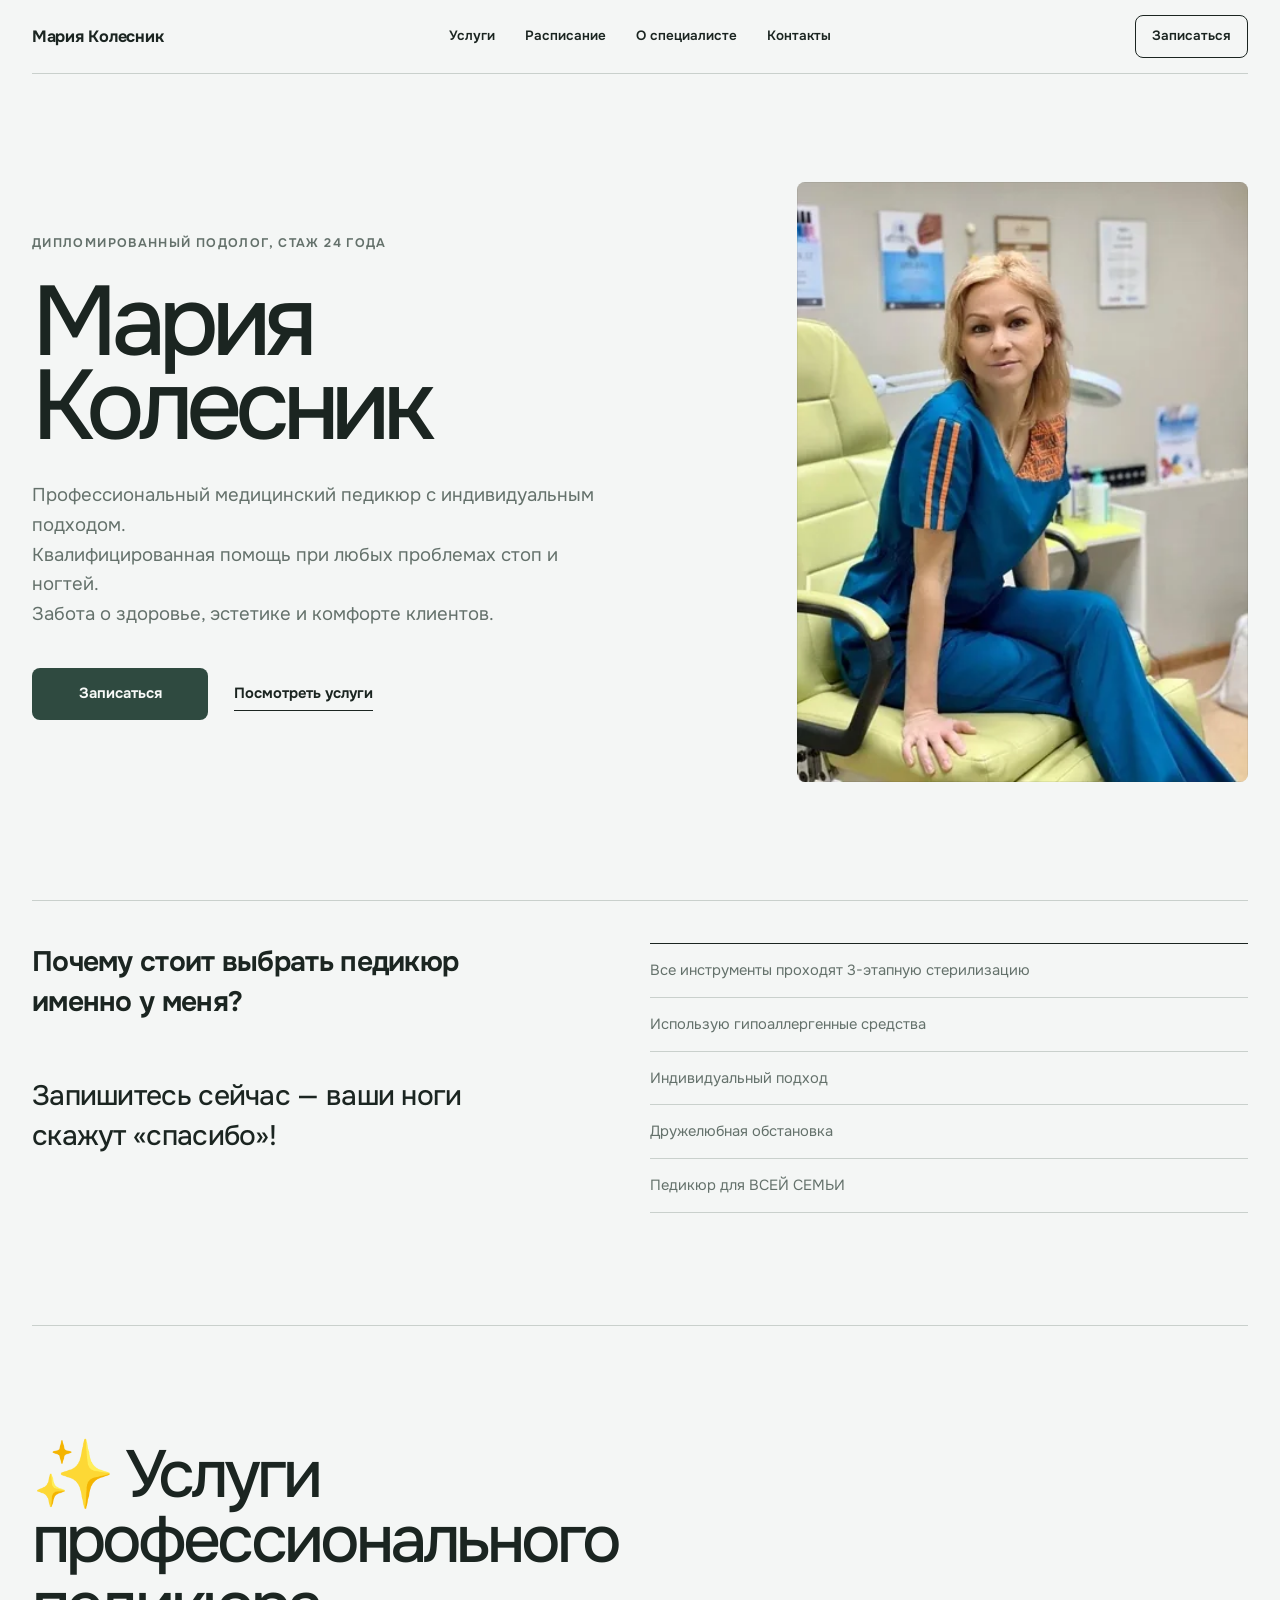
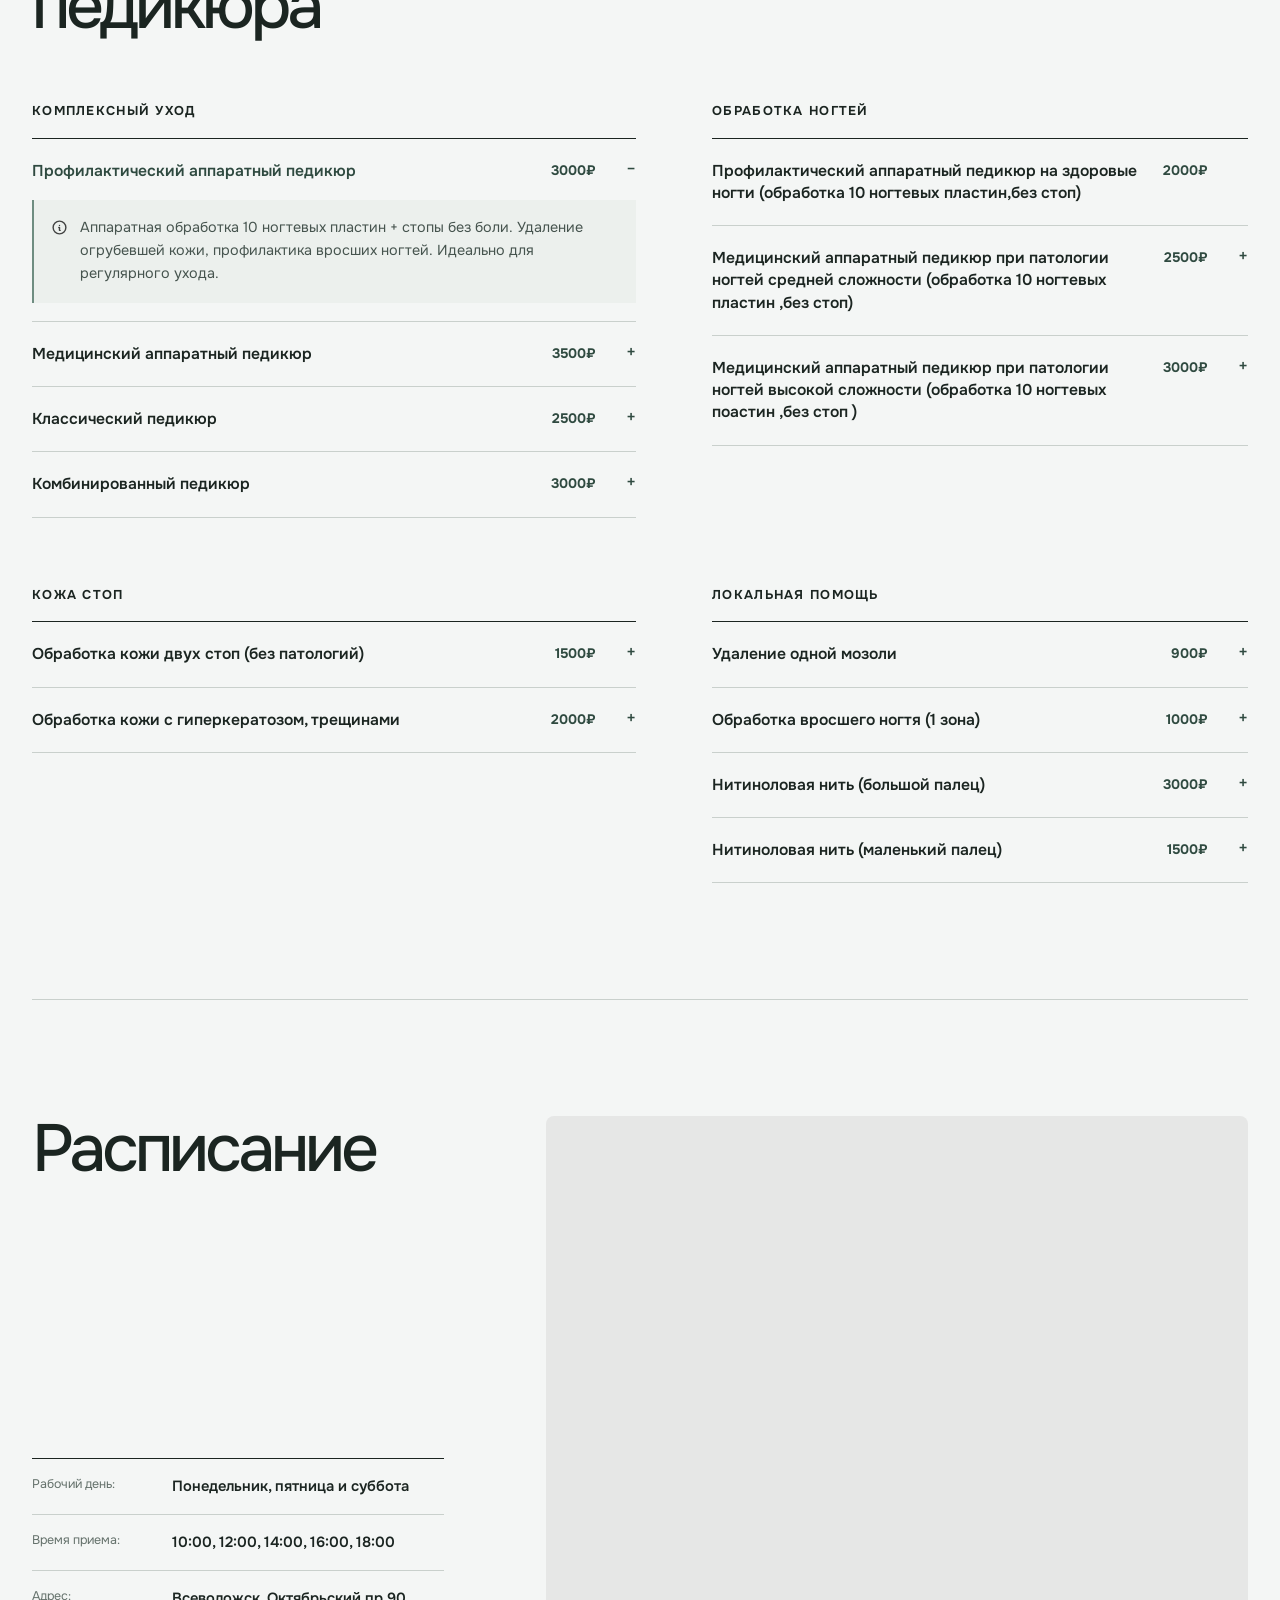
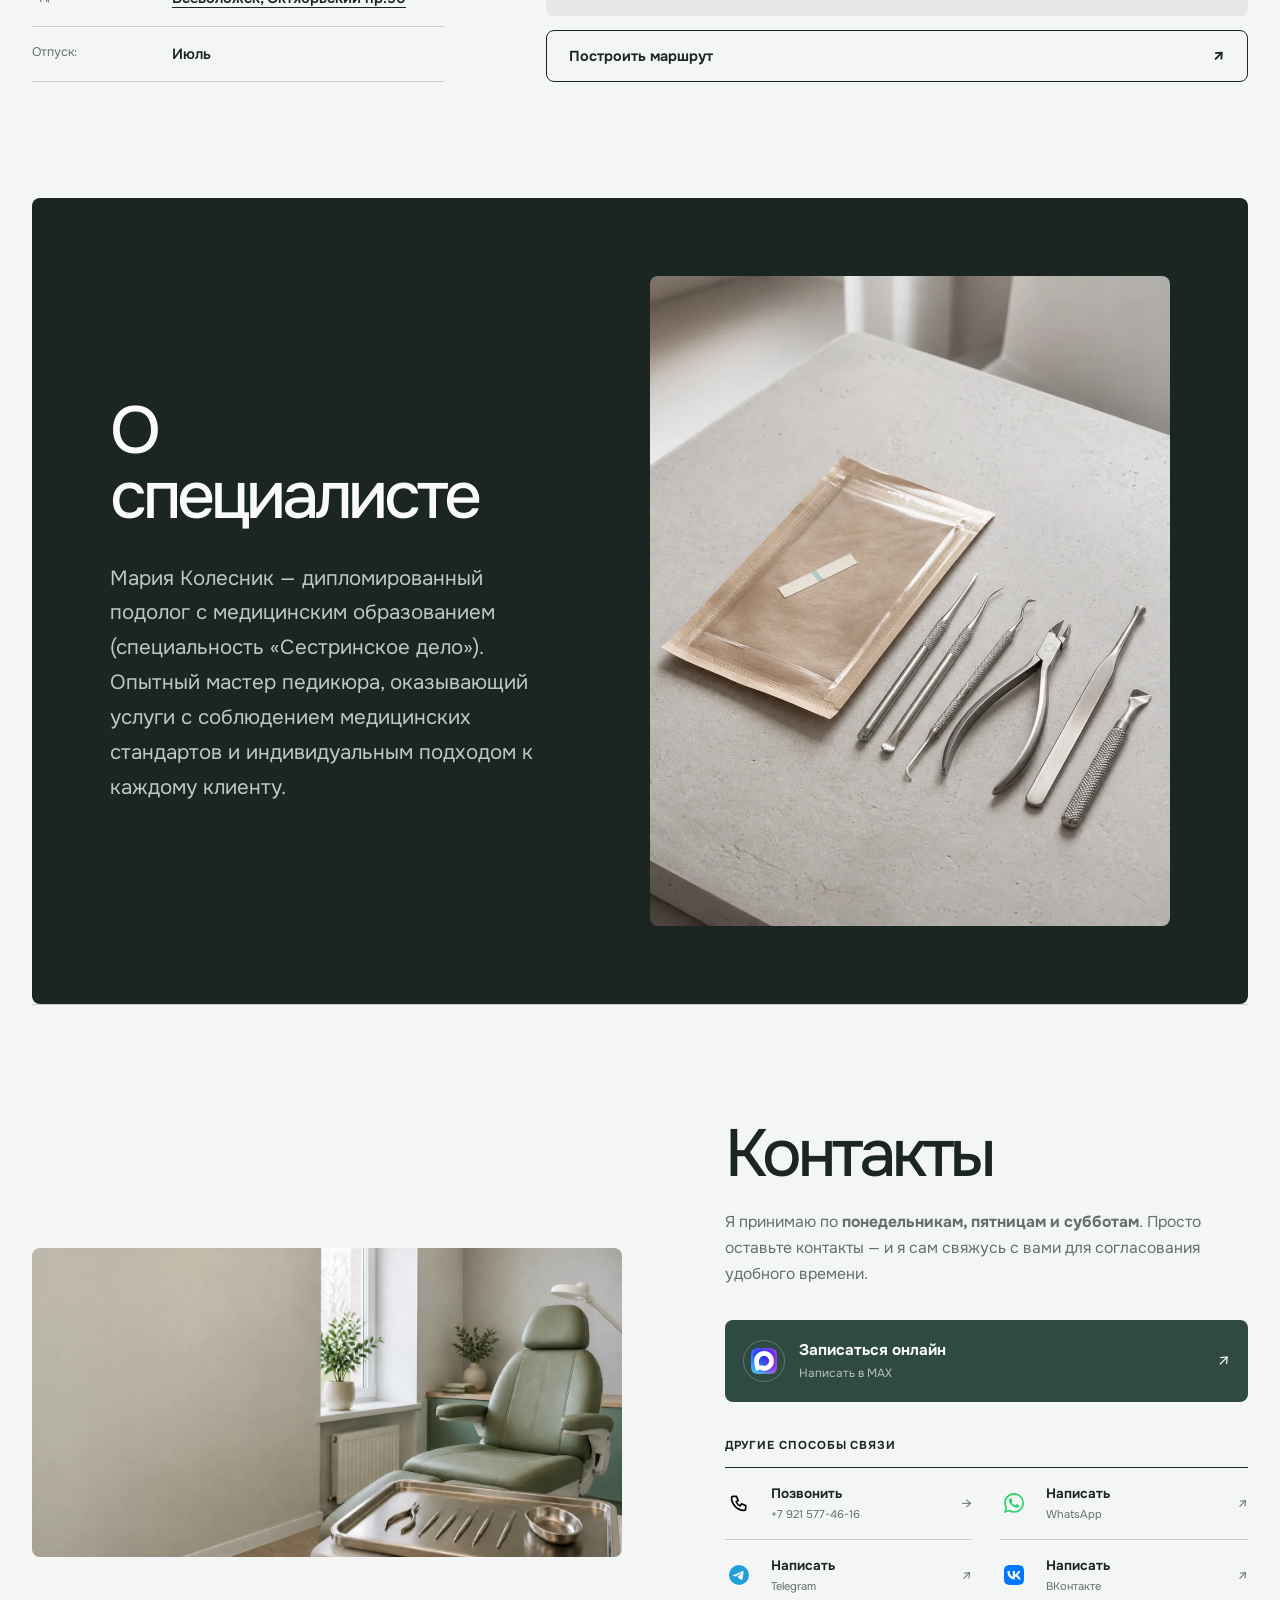
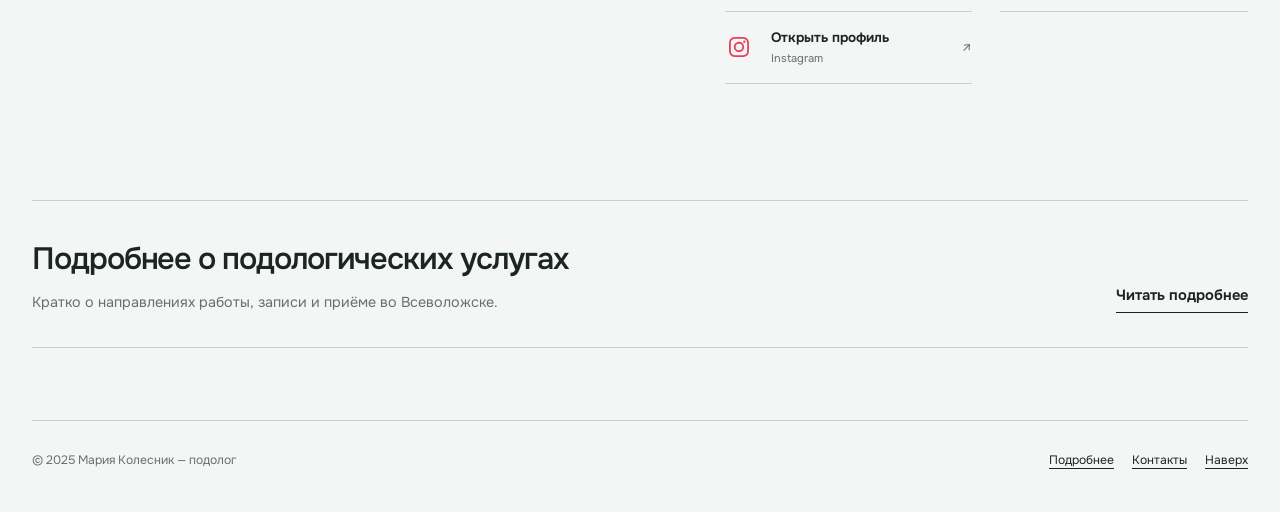
==== commit 227985ec: "update site" ====
--- a/index.html
+++ b/index.html
@@ -1,1451 +1,265 @@
-<!doctype html>
+<!DOCTYPE html>
 <html lang="ru">
 <head>
-  <meta charset="UTF-8" />
-  <meta name="viewport" content="width=device-width, initial-scale=1.0" />
-  <meta name="description" content="Записаться на медицинский педикюр" />
-  <meta name="author" content="Мария" />
-  <meta property="og:type" content="website" />
-  <meta property="og:site_name" content="Записаться на медицинский педикюр" />
-  <meta property="og:title" content="Понедельник,Пятница и Суббота с 10 до 20" />
-  <meta property="og:description" content="Женский и мужской педикюр во Всеволожске" />
-  <meta property="og:image" content="maria.jpg" />
-  <meta property="og:image:alt" content="Записаться на медицинский педикюр" />
-  <meta property="og:image:width" content="1200" />
-  <meta property="og:image:height" content="630" />
-  <meta property="og:url" content="https://masyana90.github.io/price/" />
-  <link rel="canonical" href="https://masyana90.github.io/price/" />
-  <title>Подология — Мария Колесник</title>
-  <link rel="preconnect" href="https://fonts.googleapis.com" />
-  <link rel="preconnect" href="https://fonts.gstatic.com" crossorigin />
-  <link
-    href="https://fonts.googleapis.com/css2?family=Manrope:wght@400;500;600;700;800&family=Prata&display=swap"
-    rel="stylesheet"
-  />
-  <style>
-    :root {
-      --rose-bg: #fff9fc;
-      --rose-soft: #fff1f7;
-      --rose-mid: #f9d3e2;
-      --rose-strong: #cc6f98;
-      --rose-deep: #9b3b65;
-      --ink: #322532;
-      --muted: #695768;
-      --line: rgba(155, 59, 101, 0.2);
-      --card: rgba(255, 255, 255, 0.82);
-      --radius-s: 16px;
-      --radius-m: 24px;
-      --radius-l: 36px;
-      --shadow-soft: 0 18px 40px rgba(112, 43, 75, 0.12);
-      --shadow-hero: 0 36px 90px rgba(107, 41, 72, 0.22);
-      --container: min(1180px, calc(100% - 48px));
-      --header-h: 84px;
-      --ease: 0.35s cubic-bezier(0.24, 0.74, 0.24, 1);
-    }
-
-    * {
-      box-sizing: border-box;
-      margin: 0;
-      padding: 0;
-    }
-
-    html {
-      scroll-behavior: smooth;
-      scroll-padding-top: calc(var(--header-h) + 12px);
-    }
-
-    body {
-      min-height: 100vh;
-      overflow-x: hidden;
-      font-family: "Manrope", "Segoe UI", sans-serif;
-      color: var(--ink);
-      line-height: 1.6;
-      background:
-        radial-gradient(circle at 10% 10%, rgba(255, 231, 241, 0.92), transparent 34%),
-        radial-gradient(circle at 92% 6%, rgba(244, 193, 216, 0.7), transparent 32%),
-        linear-gradient(180deg, #fffafe 0%, #fff4fa 45%, #fff9fd 100%);
-    }
-
-    body::before,
-    body::after {
-      content: "";
-      position: fixed;
-      z-index: -2;
-      pointer-events: none;
-      border-radius: 50%;
-      filter: blur(62px);
-      opacity: 0.86;
-    }
-
-    body::before {
-      width: 320px;
-      height: 320px;
-      top: -130px;
-      left: -120px;
-      background: rgba(255, 214, 231, 0.88);
-      animation: float 14s ease-in-out infinite;
-    }
-
-    body::after {
-      width: 360px;
-      height: 360px;
-      right: -120px;
-      bottom: -150px;
-      background: rgba(238, 176, 205, 0.62);
-      animation: float 15s ease-in-out infinite reverse;
-    }
-
-    @keyframes float {
-      0%,
-      100% {
-        transform: translateY(0);
+  <meta charset="UTF-8">
+  <meta name="viewport" content="width=device-width, initial-scale=1.0">
+  <title>Подолог во Всеволожске Мария Колесник | Медицинский педикюр</title>
+  <meta name="description" content="Подолог Мария Колесник во Всеволожске: медицинский и профилактический педикюр, обработка стоп и ногтей. Стаж 24 года. Запись через MAX.">
+  <meta name="author" content="Мария Колесник">
+  <meta name="robots" content="index, follow, max-image-preview:large, max-snippet:-1, max-video-preview:-1">
+  <meta name="theme-color" content="#edf2ed">
+  <link rel="canonical" href="https://podologmariya.ru/">
+  <link rel="alternate" hreflang="ru-RU" href="https://podologmariya.ru/">
+  <meta property="og:type" content="website">
+  <meta property="og:site_name" content="Мария Колесник, подолог">
+  <meta property="og:locale" content="ru_RU">
+  <meta property="og:title" content="Подолог во Всеволожске | Мария Колесник">
+  <meta property="og:description" content="Медицинский педикюр и профессиональный уход за стопами и ногтями. Стаж 24 года. Запись через MAX.">
+  <meta property="og:image" content="https://podologmariya.ru/images/contact-visual-clean.png">
+  <meta property="og:image:alt" content="Кабинет подолога Марии Колесник во Всеволожске">
+  <meta property="og:image:width" content="1731">
+  <meta property="og:image:height" content="909">
+  <meta property="og:image:type" content="image/png">
+  <meta property="og:url" content="https://podologmariya.ru/">
+  <meta name="twitter:card" content="summary_large_image">
+  <meta name="twitter:title" content="Подолог во Всеволожске | Мария Колесник">
+  <meta name="twitter:description" content="Медицинский педикюр и профессиональный уход за стопами и ногтями. Запись через MAX.">
+  <meta name="twitter:image" content="https://podologmariya.ru/images/contact-visual-clean.png">
+  <link rel="preload" href="images/fonts/Onest-Variable.ttf" as="font" type="font/ttf" crossorigin>
+  <link rel="preload" href="images/maria.webp" as="image" type="image/webp" fetchpriority="high">
+  <link rel="stylesheet" href="styles.css">
+  <script type="application/ld+json">
+  {
+    "@context": "https://schema.org",
+    "@graph": [
+      {
+        "@type": "WebSite",
+        "@id": "https://podologmariya.ru/#website",
+        "url": "https://podologmariya.ru/",
+        "name": "Мария Колесник, подолог во Всеволожске",
+        "inLanguage": "ru-RU"
+      },
+      {
+        "@type": "HealthAndBeautyBusiness",
+        "@id": "https://podologmariya.ru/#business",
+        "name": "Мария Колесник, подолог",
+        "description": "Медицинский педикюр и профессиональный уход за стопами и ногтями во Всеволожске.",
+        "url": "https://podologmariya.ru/",
+        "image": "https://podologmariya.ru/images/contact-visual-clean.png",
+        "telephone": "+79215774616",
+        "priceRange": "900-3500 ₽",
+        "address": {
+          "@type": "PostalAddress",
+          "streetAddress": "Октябрьский проспект, 90",
+          "addressLocality": "Всеволожск",
+          "addressRegion": "Ленинградская область",
+          "addressCountry": "RU"
+        },
+        "geo": {
+          "@type": "GeoCoordinates",
+          "latitude": 60.018839,
+          "longitude": 30.647553
+        },
+        "areaServed": {
+          "@type": "City",
+          "name": "Всеволожск"
+        },
+        "hasMap": "https://yandex.ru/maps/10865/vsevolgsk/house/oktyabrskiy_prospekt_90/Z0kYcANnTEAEQFhqfXxweXRgbQ%3D%3D/",
+        "sameAs": [
+          "https://vk.com/maria_masyana",
+          "https://www.instagram.com/manyunya_kol",
+          "https://telegram.me/Maria_Masyana"
+        ]
+      },
+      {
+        "@type": "Person",
+        "@id": "https://podologmariya.ru/#maria-kolesnik",
+        "name": "Мария Колесник",
+        "jobTitle": "Подолог",
+        "image": "https://podologmariya.ru/maria.jpg",
+        "worksFor": { "@id": "https://podologmariya.ru/#business" }
       }
-      50% {
-        transform: translateY(-18px);
-      }
-    }
-
-    a {
-      color: inherit;
-      text-decoration: none;
-    }
-
-    img {
-      display: block;
-      width: 100%;
-      height: 100%;
-      object-fit: cover;
-    }
-
-    .container {
-      width: var(--container);
-      margin: 0 auto;
-    }
-
-    .section {
-      padding: clamp(68px, 10vw, 112px) 0;
-      position: relative;
-    }
-
-    .gradient-title {
-      font-family: "Prata", Georgia, serif;
-      background: linear-gradient(120deg, #b75382, #8e355f);
-      -webkit-background-clip: text;
-      background-clip: text;
-      color: transparent;
-      letter-spacing: -0.02em;
-    }
-
-    .section-title {
-      font-family: "Prata", Georgia, serif;
-      font-size: clamp(2rem, 5vw, 3.2rem);
-      line-height: 1.08;
-      margin-bottom: 14px;
-      letter-spacing: -0.02em;
-      text-wrap: balance;
-    }
-
-    .section-subtitle {
-      color: var(--muted);
-      max-width: 72ch;
-      font-size: clamp(1rem, 1.5vw, 1.08rem);
-      margin-bottom: 24px;
-    }
-
-    .site-header {
-      position: sticky;
-      top: 0;
-      z-index: 90;
-      min-height: var(--header-h);
-      transition: background var(--ease), box-shadow var(--ease), backdrop-filter var(--ease);
-      border-bottom: 1px solid transparent;
-    }
-
-    .site-header.scrolled {
-      background: rgba(255, 248, 252, 0.85);
-      border-color: rgba(155, 59, 101, 0.12);
-      backdrop-filter: blur(14px);
-      box-shadow: 0 12px 26px rgba(110, 40, 73, 0.1);
-    }
-
-    .header-inner {
-      min-height: var(--header-h);
-      display: flex;
-      align-items: center;
-      gap: 20px;
-    }
-
-    .brand {
-      display: inline-flex;
-      align-items: center;
-      gap: 10px;
-      font-weight: 800;
-      letter-spacing: -0.01em;
-      font-size: 1.02rem;
-    }
-
-    .brand-mark {
-      width: 30px;
-      height: 30px;
-      border-radius: 10px;
-      background:
-        radial-gradient(circle at 30% 30%, rgba(255, 255, 255, 0.88), transparent 38%),
-        linear-gradient(145deg, #f1abc8, #c45f8a 64%, #a64570);
-      box-shadow: 0 10px 20px rgba(132, 45, 83, 0.26);
-    }
-
-    .site-nav {
-      margin-left: auto;
-      display: flex;
-      align-items: center;
-      gap: 8px;
-    }
-
-    .site-nav a {
-      font-size: 0.92rem;
-      font-weight: 700;
-      color: rgba(50, 37, 50, 0.84);
-      padding: 8px 12px;
-      border-radius: 999px;
-      transition: color var(--ease), background var(--ease);
-    }
-
-    .site-nav a:hover,
-    .site-nav a:focus-visible,
-    .site-nav a.active {
-      color: var(--rose-deep);
-      background: rgba(243, 194, 215, 0.58);
-    }
-
-    .menu-toggle {
-      display: none;
-      width: 42px;
-      height: 42px;
-      border-radius: 12px;
-      border: 1px solid rgba(155, 59, 101, 0.2);
-      background: rgba(255, 255, 255, 0.72);
-      margin-left: auto;
-      align-items: center;
-      justify-content: center;
-    }
-
-    .menu-line,
-    .menu-line::before,
-    .menu-line::after {
-      width: 18px;
-      height: 2px;
-      border-radius: 2px;
-      background: var(--rose-deep);
-      position: relative;
-      display: block;
-      transition: transform var(--ease), opacity var(--ease);
-    }
-
-    .menu-line::before,
-    .menu-line::after {
-      content: "";
-      position: absolute;
-      left: 0;
-    }
-
-    .menu-line::before {
-      top: -6px;
-    }
-
-    .menu-line::after {
-      top: 6px;
-    }
-
-    .menu-toggle[aria-expanded="true"] .menu-line {
-      background: transparent;
-    }
-
-    .menu-toggle[aria-expanded="true"] .menu-line::before {
-      transform: translateY(6px) rotate(45deg);
-    }
-
-    .menu-toggle[aria-expanded="true"] .menu-line::after {
-      transform: translateY(-6px) rotate(-45deg);
-    }
-
-    .hero {
-      padding-top: clamp(30px, 7vw, 88px);
-    }
-
-    .hero-grid {
-      display: grid;
-      grid-template-columns: 1.06fr 0.94fr;
-      gap: clamp(22px, 4vw, 54px);
-      align-items: center;
-    }
-
-    .hero h1 {
-      font-size: clamp(2.3rem, 7vw, 4.8rem);
-      line-height: 0.97;
-      margin-bottom: 10px;
-    }
-
-    .hero h2 {
-      font-size: clamp(1.14rem, 2.2vw, 1.45rem);
-      color: #6d4c62;
-      font-weight: 700;
-      margin-bottom: 14px;
-    }
-
-    .hero p {
-      color: var(--muted);
-      font-size: clamp(1rem, 1.55vw, 1.12rem);
-      max-width: 66ch;
-    }
-
-    .hero-photo {
-      position: relative;
-      border-radius: var(--radius-l);
-      overflow: hidden;
-      border: 1px solid rgba(255, 255, 255, 0.92);
-      box-shadow: var(--shadow-hero);
-      min-height: clamp(320px, 44vw, 560px);
-      background:
-        linear-gradient(145deg, rgba(255, 255, 255, 0.32), rgba(248, 202, 221, 0.3)),
-        url("images/hero-wave.svg") center/cover no-repeat;
-      padding: 14px;
-    }
-
-    .hero-photo-inner {
-      height: 100%;
-      border-radius: calc(var(--radius-l) - 8px);
-      overflow: hidden;
-      border: 1px solid rgba(255, 255, 255, 0.84);
-      box-shadow: var(--shadow-soft);
-    }
-
-    .hero-photo img {
-      object-position: center 20%;
-      filter: saturate(1.05) brightness(1.02);
-    }
-
-    .card-shell {
-      padding: 22px;
-      border-radius: var(--radius-m);
-      border: 1px solid var(--line);
-      background: var(--card);
-      backdrop-filter: blur(10px);
-      box-shadow: var(--shadow-soft);
-    }
-
-    .services-grid {
-      display: grid;
-      grid-template-columns: repeat(2, minmax(0, 1fr));
-      gap: 16px;
-      margin-top: 18px;
-    }
-
-    .service-card {
-      display: grid;
-      grid-template-columns: auto 1fr;
-      align-items: start;
-      gap: 12px;
-      padding: 20px;
-      border-radius: var(--radius-m);
-      border: 1px solid var(--line);
-      background: var(--card);
-      box-shadow: var(--shadow-soft);
-      transition: transform var(--ease), box-shadow var(--ease), border-color var(--ease);
-    }
-
-    .service-card:hover {
-      transform: translateY(-3px);
-      box-shadow: 0 22px 44px rgba(108, 38, 71, 0.16);
-      border-color: rgba(155, 59, 101, 0.34);
-    }
-
-    .service-icon {
-      width: 44px;
-      height: 44px;
-      border-radius: 13px;
-      display: grid;
-      place-items: center;
-      font-size: 1.35rem;
-      background: linear-gradient(145deg, rgba(244, 199, 219, 0.8), rgba(255, 255, 255, 0.94));
-      border: 1px solid rgba(155, 59, 101, 0.2);
-      flex-shrink: 0;
-    }
-
-    .service-card h3 {
-      font-size: 1rem;
-      line-height: 1.35;
-      margin-bottom: 6px;
-      color: #5a2d46;
-    }
-
-    .service-price {
-      display: inline-flex;
-      align-items: center;
-      min-height: 30px;
-      padding: 4px 10px;
-      border-radius: 999px;
-      background: rgba(241, 192, 214, 0.5);
-      border: 1px solid rgba(155, 59, 101, 0.22);
-      color: var(--rose-deep);
-      font-weight: 800;
-      font-size: 0.92rem;
-      margin-bottom: 8px;
-    }
-
-    .service-card p {
-      color: var(--muted);
-      font-size: 0.93rem;
-      line-height: 1.55;
-    }
-
-    .products-spotlight {
-      display: grid;
-      grid-template-columns: 1.02fr 0.98fr;
-      gap: 16px;
-      align-items: stretch;
-      margin-top: 18px;
-    }
-
-    .products-copy {
-      display: grid;
-      align-content: start;
-      gap: 16px;
-      background:
-        radial-gradient(circle at 100% 0%, rgba(247, 203, 222, 0.3), transparent 32%),
-        linear-gradient(180deg, rgba(255, 255, 255, 0.88), rgba(255, 245, 250, 0.92));
-    }
-
-    .products-copy p {
-      color: var(--muted);
-      font-size: 0.98rem;
-      line-height: 1.7;
-    }
-
-    .products-link {
-      display: inline-flex;
-      align-items: center;
-      justify-content: center;
-      width: fit-content;
-      min-height: 48px;
-      padding: 0 22px;
-      border-radius: 999px;
-      border: 1px solid rgba(155, 59, 101, 0.22);
-      background: rgba(250, 215, 228, 0.52);
-      color: var(--rose-deep);
-      font-weight: 800;
-      transition: transform var(--ease), background var(--ease), border-color var(--ease);
-    }
-
-    .products-link:hover,
-    .products-link:focus-visible {
-      transform: translateY(-2px);
-      background: rgba(250, 215, 228, 0.74);
-      border-color: rgba(155, 59, 101, 0.34);
-    }
-
-    .product-mini-grid {
-      display: grid;
-      grid-template-columns: repeat(2, minmax(0, 1fr));
-      gap: 12px;
-    }
-
-    .product-mini-card {
-      padding: 18px;
-      border-radius: var(--radius-m);
-      border: 1px solid var(--line);
-      background: var(--card);
-      box-shadow: var(--shadow-soft);
-    }
-
-    .product-mini-card span {
-      display: inline-flex;
-      margin-bottom: 8px;
-      padding: 4px 10px;
-      border-radius: 999px;
-      background: rgba(241, 192, 214, 0.46);
-      color: var(--rose-deep);
-      font-size: 0.78rem;
-      font-weight: 800;
-      letter-spacing: 0.03em;
-      text-transform: uppercase;
-    }
-
-    .product-mini-card h3 {
-      font-size: 1rem;
-      line-height: 1.35;
-      margin-bottom: 8px;
-      color: #5a2d46;
-    }
-
-    .product-mini-card p {
-      color: var(--muted);
-      font-size: 0.92rem;
-      line-height: 1.58;
-    }
-
-    .why-me {
-      margin-top: 20px;
-      padding: 22px;
-      border-radius: var(--radius-m);
-      border: 1px solid rgba(155, 59, 101, 0.25);
-      color: #fff;
-      background:
-        radial-gradient(circle at 80% -20%, rgba(255, 210, 229, 0.35), transparent 36%),
-        linear-gradient(135deg, #cb6f97 0%, #a54670 100%);
-      box-shadow: var(--shadow-soft);
-      line-height: 1.72;
-    }
-
-    .why-me b {
-      font-weight: 800;
-    }
-
-    .schedule-wrap {
-      max-width: 760px;
-      margin-top: 12px;
-    }
-
-    .schedule-table {
-      width: 100%;
-      border-collapse: collapse;
-      border-radius: var(--radius-m);
-      overflow: hidden;
-      box-shadow: var(--shadow-soft);
-      border: 1px solid var(--line);
-      background: var(--card);
-    }
-
-    .schedule-table td {
-      padding: 14px 16px;
-      border-bottom: 1px dashed rgba(155, 59, 101, 0.2);
-      font-size: 0.96rem;
-      vertical-align: top;
-    }
-
-    .schedule-table tr:last-child td {
-      border-bottom: 0;
-    }
-
-    .schedule-table td:first-child {
-      font-weight: 700;
-      color: #5e3048;
-      width: 220px;
-      white-space: nowrap;
-    }
-
-    .about-grid {
-      display: grid;
-      grid-template-columns: 0.96fr 1.04fr;
-      gap: 20px;
-      align-items: stretch;
-    }
-
-    .about-stage {
-      position: relative;
-    }
-
-    .about-stage::after {
-      content: "";
-      position: absolute;
-      right: -10px;
-      bottom: -18px;
-      width: 140px;
-      height: 140px;
-      border-radius: 50%;
-      background: rgba(246, 198, 218, 0.42);
-      filter: blur(12px);
-      z-index: -1;
-    }
-
-    .about-photo-wrap {
-      border-radius: var(--radius-l);
-      overflow: hidden;
-      border: 1px solid var(--line);
-      box-shadow: var(--shadow-soft);
-      min-height: 360px;
-      background: #fce4ee;
-    }
-
-    .about-photo-large {
-      object-position: center 18%;
-    }
-
-    .about-copy {
-      display: grid;
-      gap: 16px;
-    }
-
-    .about-text p {
-      color: var(--muted);
-      font-size: 1rem;
-      line-height: 1.65;
-    }
-
-    .about-metrics {
-      display: grid;
-      grid-template-columns: repeat(2, minmax(0, 1fr));
-      gap: 12px;
-    }
-
-    .about-metric {
-      padding: 18px;
-      border-radius: var(--radius-m);
-      border: 1px solid var(--line);
-      background: rgba(255, 248, 252, 0.86);
-      box-shadow: var(--shadow-soft);
-    }
-
-    .about-metric strong {
-      display: block;
-      margin-bottom: 6px;
-      color: #5c2f47;
-      font-size: 1rem;
-      line-height: 1.35;
-    }
-
-    .about-metric span {
-      color: var(--muted);
-      font-size: 0.92rem;
-      line-height: 1.55;
-    }
-
-    .contact-grid {
-      display: grid;
-      grid-template-columns: 1.05fr 0.95fr;
-      gap: 16px;
-      margin-top: 18px;
-    }
-
-    .map-card {
-      display: grid;
-      gap: 12px;
-      padding: 14px;
-      border-radius: var(--radius-m);
-      border: 1px solid var(--line);
-      background: var(--card);
-      box-shadow: var(--shadow-soft);
-    }
-
-    .map-frame {
-      width: 100%;
-      min-height: 420px;
-      border: 0;
-      border-radius: calc(var(--radius-m) - 6px);
-      background: #f8dce8;
-    }
-
-    .map-caption {
-      color: var(--muted);
-      font-size: 0.95rem;
-      line-height: 1.6;
-    }
-
-    .map-caption strong {
-      display: block;
-      color: #5c2f47;
-      margin-bottom: 4px;
-      font-size: 1rem;
-    }
-
-    .links-panel {
-      margin-top: 16px;
-      padding: 22px;
-      border-radius: var(--radius-m);
-      border: 1px solid var(--line);
-      background: rgba(255, 250, 253, 0.86);
-      box-shadow: var(--shadow-soft);
-    }
-
-    .links-title {
-      margin-bottom: 14px;
-      color: #5c2f47;
-      font-weight: 800;
-      font-size: 1rem;
-      letter-spacing: 0.01em;
-    }
-
-    .links-list {
-      display: flex;
-      flex-wrap: wrap;
-      gap: 10px;
-    }
-
-    .links-list a {
-      display: inline-flex;
-      align-items: center;
-      justify-content: center;
-      min-height: 42px;
-      padding: 0 14px;
-      border-radius: 999px;
-      border: 1px solid rgba(155, 59, 101, 0.2);
-      background: rgba(248, 224, 233, 0.54);
-      color: var(--rose-deep);
-      font-size: 0.92rem;
-      font-weight: 700;
-      transition: transform var(--ease), background var(--ease), border-color var(--ease);
-    }
-
-    .links-list a:hover,
-    .links-list a:focus-visible {
-      transform: translateY(-2px);
-      background: rgba(248, 224, 233, 0.8);
-      border-color: rgba(155, 59, 101, 0.3);
-    }
-
-    .info-text {
-      color: var(--muted);
-      font-size: 0.98rem;
-    }
-
-    #tg-form {
-      display: grid;
-      gap: 12px;
-    }
-
-    #tg-form input,
-    #tg-form select,
-    #tg-form textarea {
-      width: 100%;
-      border-radius: 14px;
-      border: 1px solid rgba(155, 59, 101, 0.24);
-      background: rgba(255, 255, 255, 0.86);
-      color: var(--ink);
-      padding: 12px 14px;
-      font: inherit;
-      resize: vertical;
-      transition: border-color var(--ease), box-shadow var(--ease), background var(--ease);
-    }
-
-    #tg-form input:focus,
-    #tg-form select:focus,
-    #tg-form textarea:focus {
-      outline: none;
-      border-color: rgba(155, 59, 101, 0.46);
-      box-shadow: 0 0 0 4px rgba(214, 130, 167, 0.2);
-      background: #fff;
-    }
-
-    #tg-form input[type="submit"] {
-      width: fit-content;
-      min-height: 48px;
-      border-radius: 999px;
-      border: 1px solid transparent;
-      background: linear-gradient(135deg, #cb6f97, #a44570);
-      color: #fff;
-      font-weight: 800;
-      cursor: pointer;
-      box-shadow: 0 14px 30px rgba(132, 43, 81, 0.28);
-      transition: transform var(--ease), box-shadow var(--ease);
-    }
-
-    #tg-form input[type="submit"]:hover,
-    #tg-form input[type="submit"]:focus-visible {
-      transform: translateY(-2px);
-      box-shadow: 0 18px 34px rgba(132, 43, 81, 0.36);
-    }
-
-    .hint {
-      color: #7b5c6e;
-      font-size: 0.88rem;
-      margin-top: -4px;
-    }
-
-    #status {
-      min-height: 24px;
-      font-size: 0.93rem;
-      color: #7c2e53;
-    }
-
-    .social {
-      padding: 22px;
-      border-radius: var(--radius-m);
-      border: 1px solid rgba(255, 255, 255, 0.32);
-      color: #fff;
-      background:
-        radial-gradient(circle at 20% 18%, rgba(248, 188, 214, 0.34), transparent 42%),
-        linear-gradient(138deg, #a54570, #8e345d);
-      box-shadow: var(--shadow-soft);
-      font-size: 0.95rem;
-      line-height: 1.95;
-      word-break: break-word;
-    }
-
-    .social a {
-      color: #fff;
-      text-decoration: underline;
-      text-decoration-thickness: 1px;
-      text-underline-offset: 2px;
-    }
-
-    footer {
-      border-top: 1px solid rgba(155, 59, 101, 0.12);
-      padding: 24px 0 34px;
-      background: rgba(255, 255, 255, 0.52);
-    }
-
-    footer p {
-      color: rgba(74, 50, 63, 0.9);
-      font-size: 0.92rem;
-    }
-
-    .to-top {
-      position: fixed;
-      right: 18px;
-      bottom: 18px;
-      width: 46px;
-      height: 46px;
-      border-radius: 50%;
-      border: 1px solid rgba(255, 255, 255, 0.5);
-      background: rgba(155, 59, 101, 0.94);
-      color: #fff;
-      display: grid;
-      place-items: center;
-      box-shadow: 0 12px 24px rgba(99, 34, 66, 0.28);
-      opacity: 0;
-      visibility: hidden;
-      transform: translateY(10px);
-      transition: opacity var(--ease), visibility var(--ease), transform var(--ease);
-      z-index: 60;
-    }
-
-    .to-top.show {
-      opacity: 1;
-      visibility: visible;
-      transform: translateY(0);
-    }
-
-    .reveal {
-      opacity: 0;
-      transform: translateY(24px) scale(0.985);
-      transition: opacity 0.75s ease, transform 0.75s ease;
-      will-change: transform, opacity;
-    }
-
-    .reveal[data-reveal="left"] {
-      transform: translateX(-34px);
-    }
-
-    .reveal[data-reveal="right"] {
-      transform: translateX(34px);
-    }
-
-    .reveal[data-reveal="scale"] {
-      transform: scale(0.94);
-    }
-
-    .reveal.on {
-      opacity: 1;
-      transform: none;
-    }
-
-    @media (max-width: 1080px) {
-      .hero-grid,
-      .products-spotlight,
-      .about-grid,
-      .contact-grid {
-        grid-template-columns: 1fr;
-      }
-
-      .hero-photo {
-        max-width: 620px;
-      }
-
-      .services-grid {
-        grid-template-columns: 1fr;
-      }
-
-      .product-mini-grid {
-        grid-template-columns: repeat(2, minmax(0, 1fr));
-      }
-    }
-
-    @media (max-width: 860px) {
-      :root {
-        --header-h: 76px;
-      }
-
-      .menu-toggle {
-        display: inline-flex;
-      }
-
-      .site-nav {
-        position: fixed;
-        top: calc(var(--header-h) + 8px);
-        left: 14px;
-        right: 14px;
-        display: grid;
-        gap: 6px;
-        padding: 16px;
-        border-radius: 18px;
-        border: 1px solid rgba(155, 59, 101, 0.18);
-        background: rgba(255, 247, 251, 0.95);
-        box-shadow: 0 20px 34px rgba(108, 37, 72, 0.16);
-        backdrop-filter: blur(12px);
-        opacity: 0;
-        visibility: hidden;
-        transform: translateY(-10px);
-        transition: opacity var(--ease), transform var(--ease), visibility var(--ease);
-      }
-
-      .site-nav.open {
-        opacity: 1;
-        visibility: visible;
-        transform: translateY(0);
-      }
-
-      .site-nav a {
-        padding: 10px 12px;
-        border-radius: 12px;
-      }
-
-      .schedule-table td {
-        display: block;
-        width: 100%;
-      }
-
-      .schedule-table td:first-child {
-        padding-bottom: 4px;
-      }
-    }
-
-    @media (max-width: 620px) {
-      :root {
-        --container: min(1180px, calc(100% - 28px));
-      }
-
-      .section {
-        padding: 62px 0;
-      }
-
-      #tg-form input[type="submit"] {
-        width: 100%;
-      }
-
-      .product-mini-grid,
-      .about-metrics {
-        grid-template-columns: 1fr;
-      }
-
-      .map-frame {
-        min-height: 320px;
-      }
-    }
-
-    @media (prefers-reduced-motion: reduce) {
-      *,
-      *::before,
-      *::after {
-        animation: none !important;
-        transition: none !important;
-      }
-
-      html {
-        scroll-behavior: auto;
-      }
-    }
-  </style>
+    ]
+  }
+  </script>
 </head>
 <body>
-  <header class="site-header" id="top">
-    <div class="container header-inner">
-      <a class="brand" href="#top" aria-label="На главную">
-        <span class="brand-mark" aria-hidden="true"></span>
-        <span>Мария Колесник</span>
-      </a>
-
-      <nav class="site-nav" id="siteNav" aria-label="Основное меню">
-        <a href="#services">Услуги</a>
-        <a href="polylook.html">Средства Polylook</a>
-        <a href="#schedule">Расписание</a>
-        <a href="#about">О специалисте</a>
-        <a href="#contact">Запись</a>
-      </nav>
-
-      <button
-        class="menu-toggle"
-        id="menuToggle"
-        aria-label="Открыть меню"
-        aria-controls="siteNav"
-        aria-expanded="false"
-      >
-        <span class="menu-line"></span>
-      </button>
-    </div>
+  <a class="skip-link" href="#main">К основному содержанию</a>
+  <header class="site-header">
+    <a class="brand" href="#hero" aria-label="Мария Колесник, на главную">
+      <span class="brand-name">Мария Колесник</span>
+    </a>
+    <nav aria-label="Основная навигация">
+      <a href="#services">Услуги</a>
+      <a href="#schedule">Расписание</a>
+      <a href="#about">О специалисте</a>
+      <a href="#contacts">Контакты</a>
+    </nav>
+    <a class="header-contact" href="#contacts">Записаться</a>
   </header>
-
-  <main>
-    <section id="hero" class="section hero">
-      <div class="container hero-grid">
-        <div class="reveal">
-          <h1 class="gradient-title">Мария Колесник</h1>
-          <h2>Дипломированный подолог, стаж 24 года</h2>
-          <p>
-            Профессиональный медицинский педикюр с индивидуальным подходом.<br />
-            Квалифицированная помощь при любых проблемах стоп и ногтей.<br />
-            Забота о здоровье, эстетике и комфорте клиентов.
-          </p>
+  <main id="main">
+    <section id="hero" class="hero-section">
+      <div class="hero-copy">
+        <p class="eyebrow">Дипломированный подолог, стаж 24 года</p>
+        <h1>Мария<br>Колесник</h1>
+        <p class="hero-lead">Профессиональный медицинский педикюр с индивидуальным подходом.<br>Квалифицированная помощь при любых проблемах стоп и ногтей.<br>Забота о здоровье, эстетике и комфорте клиентов.</p>
+        <div class="hero-actions">
+          <a class="button button-primary" href="#contacts">Записаться</a>
+          <a class="text-link" href="#services">Посмотреть услуги</a>
         </div>
-        <div class="hero-photo reveal" data-delay="0.08">
-          <div class="hero-photo-inner">
-            <img src="maria.jpg" alt="Фото Марии Колесник" />
-          </div>
+      </div>
+      <figure class="hero-portrait">
+        <picture>
+          <source srcset="images/maria.webp" type="image/webp">
+          <img src="maria.jpg" width="384" height="512" alt="Подолог Мария Колесник в кабинете" fetchpriority="high">
+        </picture>
+      </figure>
+    </section>
+    <section class="intro-strip" aria-labelledby="why-title">
+      <p id="why-title"><strong>Почему стоит выбрать педикюр именно у меня?</strong><br>Запишитесь сейчас — ваши ноги скажут «спасибо»!</p>
+      <div class="intro-facts">
+        <span>Все инструменты проходят 3-этапную стерилизацию</span>
+        <span>Использую гипоаллергенные средства</span>
+        <span>Индивидуальный подход</span>
+        <span>Дружелюбная обстановка</span>
+        <span>Педикюр для ВСЕЙ СЕМЬИ</span>
+      </div>
+    </section>
+    <section id="services" class="section services-section">
+      <div class="section-heading">
+        <h2>✨ Услуги профессионального педикюра</h2>
+      </div>
+      <div class="service-groups">
+        <section class="service-group service-group-main">
+          <h3>Комплексный уход</h3>
+          <details class="service-item" open>
+            <summary><span>Профилактический аппаратный педикюр</span><strong>3000₽</strong></summary>
+            <p>Аппаратная обработка 10 ногтевых пластин + стопы без боли. Удаление огрубевшей кожи, профилактика вросших ногтей. Идеально для регулярного ухода.</p>
+          </details>
+          <details class="service-item">
+            <summary><span>Медицинский аппаратный педикюр</span><strong>3500₽</strong></summary>
+            <p>Профессиональная обработка при гиперкератозе, диабетической стопе, псориазе. Безопасно, стерильно, с индивидуальным подбором средств для домашнего ухода.</p>
+          </details>
+          <details class="service-item">
+            <summary><span>Классический педикюр</span><strong>2500₽</strong></summary>
+            <p>Обработка стоп бритвенным станком + 10 ногтевых пластин. Техника выполнения в лучших традициях классической школы педикюра.</p>
+          </details>
+          <details class="service-item">
+            <summary><span>Комбинированный педикюр</span><strong>3000₽</strong></summary>
+            <p>Сочетание аппарата + классики. Индивидуальный подход к каждой стопе.</p>
+          </details>
+        </section>
+        <section class="service-group">
+          <h3>Обработка ногтей</h3>
+          <details class="service-item service-item-no-copy">
+            <summary><span>Профилактический аппаратный педикюр на здоровые ногти (обработка 10 ногтевых пластин,без стоп)</span><strong>2000₽</strong></summary>
+          </details>
+          <details class="service-item">
+            <summary><span>Медицинский аппаратный педикюр при патологии ногтей средней сложности (обработка 10 ногтевых пластин ,без стоп)</span><strong>2500₽</strong></summary>
+            <p>Обработка ногтевых пластин с онихомикозом.</p>
+          </details>
+          <details class="service-item">
+            <summary><span>Медицинский аппаратный педикюр при патологии ногтей высокой сложности (обработка 10 ногтевых поастин ,без стоп )</span><strong>3000₽</strong></summary>
+            <p>Обработка ногтевых пластин с онихомикозом.</p>
+          </details>
+        </section>
+        <section class="service-group service-group-tinted">
+          <h3>Кожа стоп</h3>
+          <details class="service-item">
+            <summary><span>Обработка кожи двух стоп (без патологий)</span><strong>1500₽</strong></summary>
+            <p>Для тех, кто ценит быстроту и ухоженный вид.</p>
+          </details>
+          <details class="service-item">
+            <summary><span>Обработка кожи с гиперкератозом, трещинами</span><strong>2000₽</strong></summary>
+            <p>Глубокое удаление натоптышей, проработка трещин, псориаз, ДС. Без обработки ногтей.</p>
+          </details>
+        </section>
+        <section class="service-group">
+          <h3>Локальная помощь</h3>
+          <details class="service-item">
+            <summary><span>Удаление одной мозоли</span><strong>900₽</strong></summary>
+            <p>Стержневые, плоские, межпальцевые мозоли.</p>
+          </details>
+          <details class="service-item">
+            <summary><span>Обработка вросшего ногтя (1 зона)</span><strong>1000₽</strong></summary>
+            <p>Корректируем форму, снимаем воспаление.</p>
+          </details>
+          <details class="service-item">
+            <summary><span>Нитиноловая нить (большой палец)</span><strong>3000₽</strong></summary>
+            <p>Коррекция с помощью нитиноловой нити.</p>
+          </details>
+          <details class="service-item">
+            <summary><span>Нитиноловая нить (маленький палец)</span><strong>1500₽</strong></summary>
+            <p>Без боли, не влияет на образ жизни.</p>
+          </details>
+        </section>
+      </div>
+    </section>
+    <section id="schedule" class="section schedule-section">
+      <div class="schedule-info">
+        <div class="schedule-copy">
+          <h2>Расписание</h2>
         </div>
-      </div>
-    </section>
-
-    <section id="services" class="section">
-      <div class="container">
-        <h2 class="section-title gradient-title reveal">✨ Услуги профессионального педикюра</h2>
-
-        <div class="services-grid">
-          <article class="service-card reveal" data-delay="0.02">
-            <div class="service-icon" aria-hidden="true">🧼</div>
-            <div>
-              <h3>Профилактический аппаратный педикюр</h3>
-              <div class="service-price">3000₽</div>
-              <p>Аппаратная обработка 10 ногтевых пластин + стопы без боли. Удаление огрубевшей кожи, профилактика вросших ногтей. Идеально для регулярного ухода.</p>
-            </div>
-          </article>
-
-          <article class="service-card reveal" data-delay="0.04">
-            <div class="service-icon" aria-hidden="true">🩺</div>
-            <div>
-              <h3>Медицинский аппаратный педикюр</h3>
-              <div class="service-price">3500₽</div>
-              <p>Профессиональная обработка при гиперкератозе, диабетической стопе, псориазе. Безопасно, стерильно, с индивидуальным подбором средств для домашнего ухода.</p>
-            </div>
-          </article>
-
-          <article class="service-card reveal" data-delay="0.06">
-            <div class="service-icon" aria-hidden="true">✂️</div>
-            <div>
-              <h3>Классический педикюр</h3>
-              <div class="service-price">2500₽</div>
-              <p>Обработка стоп бритвенным станком + 10 ногтевых пластин. Техника выполнения в лучших традициях классической школы педикюра.</p>
-            </div>
-          </article>
-
-          <article class="service-card reveal" data-delay="0.08">
-            <div class="service-icon" aria-hidden="true">🔄</div>
-            <div>
-              <h3>Комбинированный педикюр</h3>
-              <div class="service-price">3000₽</div>
-              <p>Сочетание аппарата + классики. Индивидуальный подход к каждой стопе.</p>
-            </div>
-          </article>
-
-          <article class="service-card reveal" data-delay="0.1">
-            <div class="service-icon" aria-hidden="true">👣</div>
-            <div>
-              <h3>Профилактический аппаратный педикюр на здоровые ногти (обработка 10 ногтевых пластин,без стоп)</h3>
-              <div class="service-price">2000₽</div>
-              <p></p>
-            </div>
-          </article>
-
-          <article class="service-card reveal" data-delay="0.12">
-            <div class="service-icon" aria-hidden="true">👣</div>
-            <div>
-              <h3>Медицинский аппаратный педикюр при патологии ногтей средней сложности (обработка 10 ногтевых пластин ,без стоп)</h3>
-              <div class="service-price">2500₽</div>
-              <p>Обработка ногтевых пластин с онихомикозом.</p>
-            </div>
-          </article>
-
-          <article class="service-card reveal" data-delay="0.14">
-            <div class="service-icon" aria-hidden="true">👣</div>
-            <div>
-              <h3>Медицинский аппаратный педикюр при патологии ногтей высокой сложности (обработка 10 ногтевых поастин ,без стоп )</h3>
-              <div class="service-price">3000₽</div>
-              <p>Обработка ногтевых пластин с онихомикозом.</p>
-            </div>
-          </article>
-
-          <article class="service-card reveal" data-delay="0.16">
-            <div class="service-icon" aria-hidden="true">👣</div>
-            <div>
-              <h3>Обработка кожи двух стоп (без патологий)</h3>
-              <div class="service-price">1500₽</div>
-              <p>Для тех, кто ценит быстроту и ухоженный вид.</p>
-            </div>
-          </article>
-
-          <article class="service-card reveal" data-delay="0.18">
-            <div class="service-icon" aria-hidden="true">🚑</div>
-            <div>
-              <h3>Обработка кожи с гиперкератозом, трещинами</h3>
-              <div class="service-price">2000₽</div>
-              <p>Глубокое удаление натоптышей, проработка трещин, псориаз, ДС. Без обработки ногтей.</p>
-            </div>
-          </article>
-
-          <article class="service-card reveal" data-delay="0.2">
-            <div class="service-icon" aria-hidden="true">🔨</div>
-            <div>
-              <h3>Удаление одной мозоли</h3>
-              <div class="service-price">900₽</div>
-              <p>Стержневые, плоские, межпальцевые мозоли.</p>
-            </div>
-          </article>
-
-          <article class="service-card reveal" data-delay="0.22">
-            <div class="service-icon" aria-hidden="true">💅</div>
-            <div>
-              <h3>Обработка вросшего ногтя (1 зона)</h3>
-              <div class="service-price">1000₽</div>
-              <p>Корректируем форму, снимаем воспаление.</p>
-            </div>
-          </article>
-
-          <article class="service-card reveal" data-delay="0.24">
-            <div class="service-icon" aria-hidden="true">🧵</div>
-            <div>
-              <h3>Нитиноловая нить (большой палец)</h3>
-              <div class="service-price">3000₽</div>
-              <p>Коррекция с помощью нитиноловой нити.</p>
-            </div>
-          </article>
-
-          <article class="service-card reveal" data-delay="0.26">
-            <div class="service-icon" aria-hidden="true">🧵</div>
-            <div>
-              <h3>Нитиноловая нить (маленький палец)</h3>
-              <div class="service-price">1500₽</div>
-              <p>Без боли, не влияет на образ жизни.</p>
-            </div>
-          </article>
+        <dl class="schedule-list">
+          <div><dt>Рабочий день:</dt><dd>Понедельник, пятница и суббота</dd></div>
+          <div><dt>Время приема:</dt><dd>10:00, 12:00, 14:00, 16:00, 18:00</dd></div>
+          <div><dt>Адрес:</dt><dd><a href="https://yandex.ru/maps/10865/vsevolgsk/house/oktyabrskiy_prospekt_90/Z0kYcANnTEAEQFhqfXxweXRgbQ%3D%3D/" target="_blank" rel="noopener noreferrer">Всеволожск, Октябрьский пр.90</a></dd></div>
+          <div><dt>Отпуск:</dt><dd>Июль</dd></div>
+        </dl>
+      </div>
+      <div class="map-card">
+        <iframe src="https://yandex.ru/map-widget/v1/?ll=30.647553%2C60.018839&z=16&pt=30.647553%2C60.018839%2Cpm2rdm" title="Карта проезда: Всеволожск, Октябрьский проспект, 90" loading="lazy" allowfullscreen></iframe>
+        <a class="route-link" href="https://yandex.ru/maps/?mode=routes&rtext=~60.018839%2C30.647553&rtt=auto" target="_blank" rel="noopener noreferrer">Построить маршрут</a>
+      </div>
+    </section>
+    <section id="about" class="section about-section">
+      <div class="about-copy">
+        <h2>О специалисте</h2>
+        <p>Мария Колесник — дипломированный подолог с медицинским образованием (специальность «Сестринское дело»). Опытный мастер педикюра, оказывающий услуги с соблюдением медицинских стандартов и индивидуальным подходом к каждому клиенту.</p>
+      </div>
+      <div class="about-photo">
+        <picture>
+          <source srcset="images/sterilization-detail.webp" type="image/webp">
+          <img src="images/sterilization-detail.png" width="1122" height="1402" alt="Стерильные профессиональные инструменты подолога" loading="lazy">
+        </picture>
+      </div>
+    </section>
+    <section id="contacts" class="section contact-section">
+      <div class="contact-visual">
+        <picture>
+          <source srcset="images/contact-visual-clean.webp" type="image/webp">
+          <img src="images/contact-visual-clean.png" width="1731" height="909" alt="Кабинет подолога Марии Колесник во Всеволожске" loading="lazy">
+        </picture>
+      </div>
+      <div class="contact-content">
+        <h2><a class="section-anchor" href="#contacts" title="Постоянная ссылка на раздел «Контакты»">Контакты</a></h2>
+        <p>Я принимаю по <strong>понедельникам, пятницам и субботам</strong>. Просто оставьте контакты — и я сам свяжусь с вами для согласования удобного времени.</p>
+        <a class="contact-primary" href="https://max.ru/u/f9LHodD0cOIDWlmFbb30WPRnYsYARx5hOiN-JXVBSh670RS9WmrFy0OLJL8" target="_blank" rel="noopener noreferrer">
+          <span class="contact-primary-icon" aria-hidden="true"><img src="images/max.png" alt="" width="30" height="30"></span>
+          <span><strong>Записаться онлайн</strong><small>Написать в MAX</small></span>
+          <span class="contact-arrow" aria-hidden="true">↗</span>
+        </a>
+        <p class="contact-options-title">Другие способы связи</p>
+        <div class="contact-links">
+          <a class="contact-link" href="tel:+79215774616"><span class="contact-icon" aria-hidden="true"><img src="images/phone.svg" alt="" width="28" height="28"></span><span><strong>Позвонить</strong><small>+7 921 577-46-16</small></span><span class="contact-link-arrow" aria-hidden="true">→</span></a>
+          <a class="contact-link" href="https://wa.me/79215774616" target="_blank" rel="noopener noreferrer"><span class="contact-icon"><img src="images/whatsapp.svg" alt="" width="28" height="28"></span><span><strong>Написать</strong><small>WhatsApp</small></span><span class="contact-link-arrow" aria-hidden="true">↗</span></a>
+          <a class="contact-link" href="https://telegram.me/Maria_Masyana" target="_blank" rel="noopener noreferrer"><span class="contact-icon"><img src="images/telegram.svg" alt="" width="28" height="28"></span><span><strong>Написать</strong><small>Telegram</small></span><span class="contact-link-arrow" aria-hidden="true">↗</span></a>
+          <a class="contact-link" href="https://vk.com/maria_masyana" target="_blank" rel="noopener noreferrer"><span class="contact-icon"><img src="images/vk.svg" alt="" width="28" height="28"></span><span><strong>Написать</strong><small>ВКонтакте</small></span><span class="contact-link-arrow" aria-hidden="true">↗</span></a>
+          <a class="contact-link" href="https://www.instagram.com/manyunya_kol" target="_blank" rel="noopener noreferrer"><span class="contact-icon"><img src="images/instagram.svg" alt="" width="28" height="28"></span><span><strong>Открыть профиль</strong><small>Instagram</small></span><span class="contact-link-arrow" aria-hidden="true">↗</span></a>
         </div>
-
-        <div class="why-me reveal" data-delay="0.08">
-          <b>Почему стоит выбрать педикюр именно у меня?</b><br />
-          • Все инструменты проходят 3-этапную стерилизацию<br />
-          • Использую гипоаллергенные средства<br />
-          • Индивидуальный подход<br />
-          • Дружелюбная обстановка<br />
-          • Педикюр для ВСЕЙ СЕМЬИ<br />
-          <b>Запишитесь сейчас — ваши ноги скажут «спасибо»!</b>
-        </div>
-      </div>
-    </section>
-
-    <section id="polylook" class="section">
-      <div class="container">
-        <div class="products-spotlight">
-          <div class="card-shell products-copy reveal" data-reveal="left">
-            <h2 class="section-title gradient-title">Средства Polylook</h2>
-            <p>Для поддержания результата после процедуры я подбираю средства Polylook для домашнего ухода. Подбор зависит от состояния кожи, ногтей и задач, с которыми вы приходите на приём.</p>
-            <p>На отдельной странице собрана информация о направлениях ухода со средствами Polylook и о том, как поддерживать комфорт и результат между визитами.</p>
-            <a class="products-link" href="polylook.html">Перейти на страницу средств Polylook</a>
-          </div>
-
-          <div class="product-mini-grid">
-            <article class="product-mini-card reveal" data-delay="0.04" data-reveal="scale">
-              <span>После процедуры</span>
-              <h3>Домашний уход</h3>
-              <p>Средства для ежедневной поддержки результата после педикюра и регулярного ухода дома.</p>
-            </article>
-
-            <article class="product-mini-card reveal" data-delay="0.08" data-reveal="scale">
-              <span>По задаче</span>
-              <h3>Индивидуальный подбор</h3>
-              <p>Подбор ухода по состоянию кожи, ногтевых пластин и ощущениям после процедуры.</p>
-            </article>
-
-            <article class="product-mini-card reveal" data-delay="0.12" data-reveal="scale">
-              <span>Комфорт</span>
-              <h3>Поддержка между визитами</h3>
-              <p>Схема домашнего ухода, которая помогает сохранять ощущение чистоты и ухоженности дольше.</p>
-            </article>
-
-            <article class="product-mini-card reveal" data-delay="0.16" data-reveal="scale">
-              <span>Уход</span>
-              <h3>Рекомендации по применению</h3>
-              <p>Понятные рекомендации, как использовать средства Polylook дома без перегруза и лишних шагов.</p>
-            </article>
-          </div>
-        </div>
-      </div>
-    </section>
-
-    <section id="schedule" class="section">
-      <div class="container schedule-wrap">
-        <h2 class="section-title gradient-title reveal">Расписание</h2>
-        <table class="schedule-table reveal" data-delay="0.06">
-          <tr><td>Рабочий день:</td><td>Понедельник, пятница и суббота</td></tr>
-          <tr><td>Время приема:</td><td>10:00, 12:00, 14:00, 16:00, 18:00</td></tr>
-          <tr><td>Адрес:</td><td>Всеволожск, Октябрьский пр.90</td></tr>
-          <tr><td>Отпуск:</td><td>Июль</td></tr>
-        </table>
-      </div>
-    </section>
-
-    <section id="about" class="section">
-      <div class="container">
-        <h2 class="section-title gradient-title reveal">О специалисте</h2>
-        <div class="about-grid">
-          <div class="about-stage reveal" data-delay="0.04" data-reveal="left">
-            <div class="about-photo-wrap">
-              <img src="maria.jpg" alt="Фото Марии Колесник" class="about-photo-large" />
-            </div>
-          </div>
-
-          <div class="about-copy">
-            <div class="card-shell about-text reveal" data-delay="0.1" data-reveal="right">
-              <p>Мария Колесник — дипломированный подолог с медицинским образованием (специальность «Сестринское дело»). Опытный мастер педикюра, оказывающий услуги с соблюдением медицинских стандартов и индивидуальным подходом к каждому клиенту.</p>
-            </div>
-
-            <div class="about-metrics">
-              <article class="about-metric reveal" data-delay="0.14" data-reveal="scale">
-                <strong>24 года</strong>
-                <span>стаж работы и практический опыт в уходе за стопами и ногтями.</span>
-              </article>
-
-              <article class="about-metric reveal" data-delay="0.18" data-reveal="scale">
-                <strong>Медицинское образование</strong>
-                <span>специальность «Сестринское дело» и внимание к медицинским стандартам.</span>
-              </article>
-
-              <article class="about-metric reveal" data-delay="0.22" data-reveal="scale">
-                <strong>Индивидуальный подход</strong>
-                <span>подбор ухода и решений под конкретный запрос каждого клиента.</span>
-              </article>
-
-              <article class="about-metric reveal" data-delay="0.26" data-reveal="scale">
-                <strong>Соблюдение стандартов</strong>
-                <span>услуги с аккуратной работой, вниманием к деталям и состоянию клиента.</span>
-              </article>
-            </div>
-          </div>
-        </div>
-      </div>
-    </section>
-
-    <section id="contact" class="section">
-      <div class="container">
-        <h2 class="section-title gradient-title reveal">Оставьте заявку</h2>
-        <p class="info-text reveal" style="margin: 8px 0 16px; line-height: 1.5" data-delay="0.04">
-          Я принимаю по <b>понедельникам, пятницам и субботам</b>.  
-          Просто оставьте контакты — и я сам свяжусь с вами для согласования удобного времени.
-        </p>
-
-        <div class="contact-grid">
-          <div class="card-shell reveal" data-delay="0.08" data-reveal="left">
-            <form id="tg-form">
-              <input type="text" name="name" placeholder="Ваше имя" required />
-              <input type="tel" name="phone" placeholder="Ваш телефон" required />
-
-              <select name="preferred_day" aria-label="Предпочтительный день">
-                <option value="" selected>День (необязательно)</option>
-                <option>Понедельник</option>
-                <option>Пятница</option>
-                <option>Суббота</option>
-              </select>
-
-              <p class="hint">Работаю: Пн, Пт, Сб. Свяжусь и назначу время.</p>
-
-              <textarea name="comment" rows="5" placeholder="Пожелания / комментарий (необязательно)"></textarea>
-              <input type="submit" value="Оставить заявку" />
-              <p id="status" style="margin-top: 10px; color: #7c2e53;"></p>
-            </form>
-          </div>
-
-          <div class="map-card reveal" data-delay="0.14" data-reveal="right">
-            <iframe
-              class="map-frame"
-              src="https://yandex.ru/map-widget/v1/?text=%D0%92%D1%81%D0%B5%D0%B2%D0%BE%D0%BB%D0%BE%D0%B6%D1%81%D0%BA%2C%20%D0%9E%D0%BA%D1%82%D1%8F%D0%B1%D1%80%D1%8C%D1%81%D0%BA%D0%B8%D0%B9%20%D0%BF%D1%80.%2090&z=16"
-              title="Карта Яндекс"
-              loading="lazy"
-            ></iframe>
-            <div class="map-caption">
-              <strong>Всеволожск, Октябрьский пр.90</strong>
-              Карта рядом с формой, чтобы было проще сразу сориентироваться по адресу и построить маршрут.
-            </div>
-          </div>
-        </div>
-
-        <div class="links-panel reveal" data-delay="0.18">
-          <p class="links-title">Ссылки</p>
-          <div class="links-list">
-            <a href="https://vk.com/maria_masyana" target="_blank" rel="noopener noreferrer">VK</a>
-            <a href="https://telegram.me/Maria_Masyana" target="_blank" rel="noopener noreferrer">Telegram</a>
-            <a href="https://max.ru/u/f9LHodD0cOIDWlmFbb30WPRnYsYARx5hOiN-JXVBSh670RS9WmrFy0OLJL8" target="_blank" rel="noopener noreferrer">MAX</a>
-            <a href="https://wa.me/79215774616" target="_blank" rel="noopener noreferrer">WhatsApp</a>
-            <a href="https://www.instagram.com/manyunya_kol" target="_blank" rel="noopener noreferrer">Instagram</a>
-            <a href="tel:+79215774616" target="_blank" rel="noopener noreferrer">Телефон</a>
-            <a href="https://yandex.ru/maps/?text=%D0%92%D1%81%D0%B5%D0%B2%D0%BE%D0%BB%D0%BE%D0%B6%D1%81%D0%BA%2C%20%D0%9E%D0%BA%D1%82%D1%8F%D0%B1%D1%80%D1%8C%D1%81%D0%BA%D0%B8%D0%B9%20%D0%BF%D1%80.%2090" target="_blank" rel="noopener noreferrer">Яндекс Карты</a>
-          </div>
-        </div>
-      </div>
+      </div>
+    </section>
+    <section class="seo-teaser" aria-labelledby="seo-teaser-title">
+      <div>
+        <h2 id="seo-teaser-title">Подробнее о подологических услугах</h2>
+        <p>Кратко о направлениях работы, записи и приёме во Всеволожске.</p>
+      </div>
+      <a class="text-link" href="podolog-vsevolozhsk.html">Читать подробнее</a>
     </section>
   </main>
-
-  <footer>
-    <div class="container">
-      <p>© 2025 Мария Колесник — подолог</p>
-    </div>
+  <footer class="site-footer">
+    <p>© 2025 Мария Колесник — подолог</p>
+    <div class="footer-links"><a href="podolog-vsevolozhsk.html">Подробнее</a><a href="#contacts">Контакты</a><a href="#hero">Наверх</a></div>
   </footer>
-
-  <button class="to-top" id="toTop" aria-label="Наверх">↑</button>
-
-  <script>
-    (() => {
-      const header = document.querySelector(".site-header");
-      const nav = document.getElementById("siteNav");
-      const menuToggle = document.getElementById("menuToggle");
-      const toTop = document.getElementById("toTop");
-      const navLinks = nav ? Array.from(nav.querySelectorAll('a[href^="#"]')) : [];
-      const revealNodes = Array.from(document.querySelectorAll(".reveal"));
-      const mobileBp = 860;
-
-      const closeMenu = () => {
-        if (!nav || !menuToggle) return;
-        nav.classList.remove("open");
-        menuToggle.setAttribute("aria-expanded", "false");
-      };
-
-      if (menuToggle && nav) {
-        menuToggle.addEventListener("click", () => {
-          const isOpen = nav.classList.toggle("open");
-          menuToggle.setAttribute("aria-expanded", String(isOpen));
-        });
-      }
-
-      document.addEventListener("click", (event) => {
-        const target = event.target;
-        if (!(target instanceof Element)) return;
-
-        const anchor = target.closest('a[href^="#"]');
-        if (anchor) {
-          const href = anchor.getAttribute("href");
-          if (href && href.length > 1) {
-            const section = document.querySelector(href);
-            if (section) {
-              event.preventDefault();
-              const offset = header ? header.offsetHeight + 6 : 0;
-              const top = section.getBoundingClientRect().top + window.scrollY - offset;
-              window.scrollTo({ top: Math.max(top, 0), behavior: "smooth" });
-            }
-          }
-          closeMenu();
-          return;
-        }
-
-        if (
-          nav &&
-          menuToggle &&
-          nav.classList.contains("open") &&
-          !target.closest("#siteNav") &&
-          !target.closest("#menuToggle")
-        ) {
-          closeMenu();
-        }
-      });
-
-      window.addEventListener(
-        "resize",
-        () => {
-          if (window.innerWidth > mobileBp) closeMenu();
-        },
-        { passive: true }
-      );
-
-      const onScroll = () => {
-        if (header) header.classList.toggle("scrolled", window.scrollY > 16);
-        if (toTop) toTop.classList.toggle("show", window.scrollY > 520);
-
-        if (!navLinks.length) return;
-        const marker = window.scrollY + (header ? header.offsetHeight : 0) + 100;
-        let current = navLinks[0];
-
-        for (const link of navLinks) {
-          const section = document.querySelector(link.getAttribute("href"));
-          if (section && section.offsetTop <= marker) current = link;
-        }
-
-        navLinks.forEach((link) => link.classList.remove("active"));
-        current.classList.add("active");
-      };
-
-      window.addEventListener("scroll", onScroll, { passive: true });
-      window.addEventListener("keydown", (event) => {
-        if (event.key === "Escape") closeMenu();
-      });
-
-      if (toTop) {
-        toTop.addEventListener("click", () => window.scrollTo({ top: 0, behavior: "smooth" }));
-      }
-
-      onScroll();
-
-      if (revealNodes.length) {
-        revealNodes.forEach((node) => {
-          const delay = Number.parseFloat(node.dataset.delay || "0");
-          if (!Number.isNaN(delay) && delay > 0) node.style.transitionDelay = `${delay}s`;
-        });
-
-        const observer = new IntersectionObserver(
-          (entries, obs) => {
-            entries.forEach((entry) => {
-              if (!entry.isIntersecting) return;
-              entry.target.classList.add("on");
-              obs.unobserve(entry.target);
-            });
-          },
-          { threshold: 0.14, rootMargin: "0px 0px -8% 0px" }
-        );
-
-        revealNodes.forEach((node) => observer.observe(node));
-      }
-
-      const form = document.getElementById("tg-form");
-      const statusNode = document.getElementById("status");
-
-      if (form && statusNode) {
-        form.addEventListener("submit", function (e) {
-          e.preventDefault();
-
-          const name = this.name.value.trim();
-          const phone = this.phone.value.trim();
-          const preferredDay = this.preferred_day.value.trim();
-          const comment = this.comment.value.trim();
-
-          if (!name || !phone) {
-            statusNode.textContent = "❌ Укажите имя и телефон.";
-            return;
-          }
-
-          const lines = [
-            "🦶 Новая заявка",
-            `👤 Имя: ${name}`,
-            `📞 Телефон: ${phone}`,
-            preferredDay ? `🗓 Предпочтительный день: ${preferredDay}` : null,
-            comment ? `💬 Комментарий: ${comment}` : null
-          ].filter(Boolean);
-
-          const message = lines.join("\n");
-
-          fetch("https://api.telegram.org/bot7673985541:AAH2PnkO-TW1i09ZSHFwMLa7Gj8NghOZi14/sendMessage", {
-            method: "POST",
-            headers: { "Content-Type": "application/json" },
-            body: JSON.stringify({
-              chat_id: "2091631815",
-              text: message
-            })
-          })
-            .then((res) => {
-              if (res.ok) {
-                statusNode.textContent = "✅ Заявка отправлена! Я свяжусь с вами.";
-                this.reset();
-              } else {
-                statusNode.textContent = "❌ Ошибка при отправке. Попробуйте ещё раз.";
-              }
-            })
-            .catch(() => {
-              statusNode.textContent = "❌ Не удалось отправить сообщение.";
-            });
-        });
-      }
-    })();
-  </script>
 </body>
 </html>
--- a/styles.css
+++ b/styles.css
@@ -0,0 +1,930 @@
+@font-face {
+  font-family: "Onest";
+  src: url("images/fonts/Onest-Variable.ttf") format("truetype");
+  font-style: normal;
+  font-weight: 100 900;
+  font-display: swap;
+}
+
+:root {
+  color-scheme: light;
+  --canvas: #f4f6f5;
+  --paper: #fafbf9;
+  --mist: #e7ece9;
+  --ink: #1b2521;
+  --muted: #64716b;
+  --line: #c9d0cc;
+  --accent: #6f8d81;
+  --accent-dark: #2f4a40;
+  --button-text: #f8faf8;
+  --radius: 8px;
+  --container: 1240px;
+}
+
+*, *::before, *::after { box-sizing: border-box; }
+
+html {
+  scroll-behavior: smooth;
+  scroll-padding-top: 88px;
+}
+
+body {
+  margin: 0;
+  min-width: 320px;
+  overflow-x: hidden;
+  background: var(--canvas);
+  color: var(--ink);
+  font-family: "Onest", "Segoe UI", sans-serif;
+  font-size: 16px;
+  line-height: 1.55;
+  text-rendering: optimizeLegibility;
+}
+
+img, picture { display: block; max-width: 100%; }
+picture { width: 100%; }
+a { color: inherit; }
+a, summary { -webkit-tap-highlight-color: transparent; }
+
+:focus-visible {
+  outline: 2px solid var(--accent-dark);
+  outline-offset: 4px;
+}
+
+.skip-link {
+  position: fixed;
+  top: 10px;
+  left: 10px;
+  z-index: 20;
+  transform: translateY(-160%);
+  padding: 10px 14px;
+  border-radius: var(--radius);
+  background: var(--ink);
+  color: var(--paper);
+  text-decoration: none;
+}
+
+.skip-link:focus { transform: translateY(0); }
+
+.site-header {
+  width: min(var(--container), calc(100% - 64px));
+  height: 74px;
+  margin: 0 auto;
+  display: grid;
+  grid-template-columns: 1fr auto 1fr;
+  align-items: center;
+  gap: 34px;
+  border-bottom: 1px solid var(--line);
+}
+
+.site-header a {
+  color: var(--ink);
+  text-decoration: none;
+  font-size: .84rem;
+  font-weight: 600;
+  transition: color .18s ease, background-color .18s ease, transform .18s ease;
+}
+
+.brand {
+  justify-self: start;
+  letter-spacing: -.02em;
+}
+
+.brand-name {
+  font-size: 1.02rem;
+  font-weight: 680;
+}
+
+.site-header nav {
+  display: flex;
+  align-items: center;
+  gap: 30px;
+  white-space: nowrap;
+}
+
+.site-header nav a:hover { color: var(--accent-dark); }
+
+.header-contact {
+  justify-self: end;
+  padding: 10px 16px;
+  border: 1px solid var(--ink);
+  border-radius: var(--radius);
+}
+
+.header-contact:hover {
+  background: var(--ink);
+  color: var(--button-text);
+}
+
+.hero-section {
+  width: min(var(--container), calc(100% - 64px));
+  min-height: calc(100dvh - 74px);
+  margin: 0 auto;
+  padding: 54px 0 64px;
+  display: grid;
+  grid-template-columns: minmax(0, 1.08fr) minmax(360px, .72fr);
+  align-items: center;
+  gap: clamp(54px, 7vw, 110px);
+}
+
+.hero-copy { padding-bottom: 10px; }
+
+.eyebrow {
+  margin: 0 0 26px;
+  color: var(--muted);
+  font-size: .78rem;
+  font-weight: 640;
+  letter-spacing: .11em;
+  text-transform: uppercase;
+}
+
+.hero-section h1 {
+  margin: 0;
+  max-width: 760px;
+  font-size: clamp(4.2rem, 7.7vw, 7rem);
+  font-weight: 470;
+  letter-spacing: -.072em;
+  line-height: .86;
+}
+
+.hero-lead {
+  max-width: 580px;
+  margin: 32px 0 0;
+  color: var(--muted);
+  font-size: clamp(1rem, 1.45vw, 1.16rem);
+  line-height: 1.6;
+}
+
+.hero-actions {
+  display: flex;
+  align-items: center;
+  gap: 26px;
+  margin-top: 38px;
+}
+
+.button, .text-link {
+  display: inline-flex;
+  align-items: center;
+  justify-content: center;
+  min-height: 52px;
+  font-size: .92rem;
+  font-weight: 650;
+  text-decoration: none;
+  white-space: nowrap;
+  transition: transform .18s ease, background-color .18s ease;
+}
+
+.button-primary {
+  min-width: 176px;
+  padding: 0 24px;
+  border-radius: var(--radius);
+  background: var(--accent-dark);
+  color: var(--button-text);
+}
+
+.button-primary:hover { background: var(--ink); transform: translateY(-2px); }
+
+.text-link {
+  min-height: 34px;
+  border-bottom: 1px solid var(--ink);
+}
+
+.button:active, .text-link:active, .header-contact:active, .contact-link:active, .route-link:active {
+  transform: translateY(1px);
+}
+
+.hero-portrait {
+  position: relative;
+  width: 100%;
+  aspect-ratio: 3 / 4;
+  height: auto;
+  min-height: 0;
+  margin: 0;
+  overflow: hidden;
+  border-radius: var(--radius);
+  background: var(--mist);
+}
+
+.hero-portrait::after {
+  content: "";
+  position: absolute;
+  inset: 0;
+  box-shadow: inset 0 0 0 1px rgba(27, 37, 33, .08);
+  pointer-events: none;
+}
+
+.hero-portrait picture,
+.hero-portrait img {
+  width: 100%;
+  height: 100%;
+  object-fit: cover;
+  object-position: center 23%;
+}
+
+.intro-strip {
+  width: min(var(--container), calc(100% - 64px));
+  margin: 0 auto;
+  padding: 42px 0 112px;
+  display: grid;
+  grid-template-columns: .9fr 1.1fr;
+  gap: clamp(64px, 10vw, 150px);
+  border-top: 1px solid var(--line);
+}
+
+.intro-strip > p {
+  margin: 0;
+  max-width: 480px;
+  font-size: clamp(1.25rem, 2.2vw, 1.8rem);
+  font-weight: 470;
+  letter-spacing: -.025em;
+  line-height: 1.42;
+}
+
+.intro-strip > p strong {
+  display: block;
+  margin-bottom: 14px;
+  font-weight: 650;
+}
+
+.intro-facts {
+  display: grid;
+  align-content: start;
+  border-top: 1px solid var(--ink);
+}
+
+.intro-facts span {
+  padding: 15px 0;
+  border-bottom: 1px solid var(--line);
+  color: var(--muted);
+  font-size: .92rem;
+}
+
+.section {
+  width: min(var(--container), calc(100% - 64px));
+  margin: 0 auto;
+  padding: 116px 0;
+}
+
+.section-heading {
+  max-width: 820px;
+  margin-bottom: 64px;
+}
+
+.section h2, .section-heading h2 {
+  margin: 0;
+  font-size: clamp(2.7rem, 5.2vw, 5rem);
+  font-weight: 470;
+  letter-spacing: -.06em;
+  line-height: .98;
+}
+
+.services-section { border-top: 1px solid var(--line); }
+
+.service-groups {
+  display: grid;
+  grid-template-columns: minmax(0, 1.06fr) minmax(0, .94fr);
+  gap: 68px 76px;
+  align-items: start;
+}
+
+.service-group,
+.service-group-tinted {
+  padding: 0;
+  border: 0;
+  border-radius: 0;
+  background: transparent;
+}
+
+.service-group h3 {
+  margin: 0;
+  padding: 0 0 16px;
+  border-bottom: 1px solid var(--ink);
+  color: var(--ink);
+  font-size: .8rem;
+  font-weight: 670;
+  letter-spacing: .1em;
+  text-transform: uppercase;
+}
+
+.service-item { border-bottom: 1px solid var(--line); }
+
+.service-item summary {
+  position: relative;
+  padding: 21px 40px 21px 0;
+  display: grid;
+  grid-template-columns: minmax(0, 1fr) auto;
+  gap: 18px;
+  align-items: start;
+  cursor: pointer;
+  list-style: none;
+}
+
+.service-item summary::-webkit-details-marker { display: none; }
+
+.service-item summary::after {
+  content: "+";
+  position: absolute;
+  top: 21px;
+  right: 0;
+  color: var(--accent-dark);
+  font-size: 1.14rem;
+  font-weight: 450;
+  line-height: 1;
+}
+
+.service-item[open] summary::after { content: "−"; }
+.service-item-no-copy summary::after { content: ""; }
+
+.service-item summary span {
+  max-width: 58ch;
+  font-size: .98rem;
+  font-weight: 590;
+  line-height: 1.42;
+}
+
+.service-item summary strong {
+  color: var(--accent-dark);
+  font-size: .86rem;
+  font-weight: 680;
+  white-space: nowrap;
+}
+
+.service-item p {
+  position: relative;
+  max-width: 62ch;
+  margin: -3px 0 18px;
+  padding: 16px 22px 17px 46px;
+  border-left: 2px solid var(--accent);
+  background: rgba(231, 236, 233, .62);
+  color: #46544e;
+  font-size: .9rem;
+  line-height: 1.62;
+}
+
+.service-item p::before {
+  content: "";
+  position: absolute;
+  top: 19px;
+  left: 17px;
+  width: 17px;
+  height: 17px;
+  background: url("images/info-circle.svg") center / contain no-repeat;
+  opacity: .72;
+}
+
+.service-item[open] summary span { color: var(--accent-dark); }
+
+.schedule-section {
+  display: grid;
+  grid-template-columns: minmax(310px, .74fr) minmax(0, 1.26fr);
+  gap: clamp(60px, 8vw, 120px);
+  align-items: stretch;
+  border-top: 1px solid var(--line);
+}
+
+.schedule-info {
+  display: flex;
+  flex-direction: column;
+  justify-content: space-between;
+}
+
+.schedule-list {
+  margin: 72px 0 0;
+  border-top: 1px solid var(--ink);
+}
+
+.schedule-list div {
+  padding: 16px 0;
+  display: grid;
+  grid-template-columns: 116px 1fr;
+  gap: 24px;
+  border-bottom: 1px solid var(--line);
+}
+
+.schedule-list dt {
+  color: var(--muted);
+  font-size: .78rem;
+}
+
+.schedule-list dd {
+  margin: 0;
+  font-size: .92rem;
+  font-weight: 590;
+}
+
+.schedule-list a { text-decoration-thickness: 1px; text-underline-offset: 4px; }
+
+.map-card {
+  min-height: 560px;
+  display: grid;
+  grid-template-rows: 1fr auto;
+  gap: 14px;
+}
+
+.map-card iframe {
+  width: 100%;
+  height: 100%;
+  min-height: 500px;
+  border: 0;
+  border-radius: var(--radius);
+  background: var(--mist);
+  filter: grayscale(.72) saturate(.72) contrast(.96);
+}
+
+.route-link {
+  min-height: 52px;
+  padding: 0 22px;
+  display: inline-flex;
+  align-items: center;
+  justify-content: space-between;
+  border: 1px solid var(--ink);
+  border-radius: var(--radius);
+  font-size: .9rem;
+  font-weight: 650;
+  text-decoration: none;
+  transition: background-color .18s ease, color .18s ease, transform .18s ease;
+}
+
+.route-link::after { content: "↗"; font-size: 1rem; }
+.route-link:hover { background: var(--ink); color: var(--button-text); }
+
+.about-section {
+  padding: 78px;
+  display: grid;
+  grid-template-columns: minmax(0, .9fr) minmax(300px, 1.1fr);
+  gap: clamp(64px, 9vw, 130px);
+  align-items: center;
+  border-radius: var(--radius);
+  background: var(--ink);
+}
+
+.about-photo {
+  aspect-ratio: 4 / 5;
+  height: auto;
+  overflow: hidden;
+  border-radius: var(--radius);
+  background: #d9dcda;
+}
+
+.about-photo picture,
+.about-photo img {
+  width: 100%;
+  height: 100%;
+  object-fit: cover;
+  object-position: center;
+}
+
+.about-copy h2 { color: var(--paper); }
+
+.about-copy > p {
+  max-width: 640px;
+  margin: 32px 0 0;
+  color: #bfc8c3;
+  font-size: clamp(1.05rem, 1.7vw, 1.28rem);
+  line-height: 1.7;
+}
+
+.contact-section {
+  display: grid;
+  grid-template-columns: minmax(0, 1.06fr) minmax(370px, .94fr);
+  gap: clamp(64px, 8vw, 112px);
+  align-items: center;
+  border-top: 1px solid var(--line);
+}
+
+.contact-visual {
+  overflow: hidden;
+  border-radius: var(--radius);
+  background: var(--mist);
+}
+
+.contact-visual picture,
+.contact-visual img {
+  width: 100%;
+  height: auto;
+}
+
+.contact-content > p {
+  max-width: 510px;
+  margin: 24px 0 0;
+  color: var(--muted);
+  font-size: .98rem;
+  line-height: 1.65;
+}
+
+.section-anchor {
+  color: inherit;
+  text-decoration: none;
+  text-decoration-thickness: 2px;
+  text-underline-offset: .12em;
+}
+
+.section-anchor:hover { text-decoration: underline; }
+
+.contact-primary {
+  min-height: 82px;
+  margin-top: 32px;
+  padding: 16px 18px;
+  display: grid;
+  grid-template-columns: 42px minmax(0, 1fr) auto;
+  gap: 14px;
+  align-items: center;
+  border-radius: var(--radius);
+  background: var(--accent-dark);
+  color: var(--button-text);
+  text-decoration: none;
+  transition: background-color .18s ease, transform .18s ease;
+}
+
+.contact-primary:hover {
+  background: var(--ink);
+  transform: translateY(-2px);
+}
+
+.contact-primary-icon {
+  width: 42px;
+  height: 42px;
+  display: grid;
+  place-items: center;
+  border: 1px solid rgba(255, 255, 255, .24);
+  border-radius: 50%;
+}
+
+.contact-primary-icon img {
+  width: 20px;
+  height: 20px;
+  filter: brightness(0) invert(1);
+}
+
+.contact-primary-icon img[src$="max.png"] {
+  width: 26px;
+  height: 26px;
+  border-radius: 6px;
+  filter: none;
+}
+
+.contact-primary strong,
+.contact-primary small { display: block; }
+
+.contact-primary strong { font-size: .96rem; font-weight: 680; }
+.contact-primary small { margin-top: 2px; color: rgba(248, 250, 248, .68); font-size: .74rem; }
+.contact-arrow { font-size: 1.05rem; }
+
+.contact-options-title {
+  margin-top: 34px !important;
+  color: var(--ink) !important;
+  font-size: .72rem !important;
+  font-weight: 680;
+  letter-spacing: .08em;
+  text-transform: uppercase;
+}
+
+.contact-links {
+  margin-top: 12px;
+  display: grid;
+  grid-template-columns: 1fr 1fr;
+  column-gap: 28px;
+  border-top: 1px solid var(--ink);
+}
+
+.contact-link {
+  min-width: 0;
+  min-height: 72px;
+  padding: 13px 0;
+  display: grid;
+  grid-template-columns: 34px minmax(0, 1fr) auto;
+  gap: 12px;
+  align-items: center;
+  border-bottom: 1px solid var(--line);
+  color: var(--ink);
+  text-decoration: none;
+  transition: color .18s ease, transform .18s ease;
+}
+
+.contact-link:hover { color: var(--accent-dark); }
+
+.contact-icon {
+  width: 28px;
+  height: 28px;
+  display: grid;
+  place-items: center;
+}
+
+.contact-icon img {
+  width: 20px;
+  height: 20px;
+  filter: none;
+}
+
+.contact-link > span:last-child { min-width: 0; }
+
+.contact-link strong, .contact-link small {
+  display: block;
+  overflow: hidden;
+  text-overflow: ellipsis;
+  white-space: nowrap;
+}
+
+.contact-link strong { font-size: .85rem; font-weight: 650; }
+.contact-link small { margin-top: 2px; color: var(--muted); font-size: .7rem; }
+.contact-link-arrow { color: var(--muted); font-size: .86rem; }
+
+.site-footer {
+  width: min(var(--container), calc(100% - 64px));
+  margin: 0 auto;
+  padding: 30px 0 42px;
+  display: flex;
+  justify-content: space-between;
+  gap: 24px;
+  border-top: 1px solid var(--line);
+  color: var(--muted);
+  font-size: .76rem;
+}
+
+.site-footer p { margin: 0; }
+.site-footer a { color: var(--ink); text-underline-offset: 4px; }
+
+.footer-links {
+  display: flex;
+  flex-wrap: wrap;
+  justify-content: flex-end;
+  gap: 18px;
+}
+
+.seo-teaser {
+  width: min(var(--container), calc(100% - 64px));
+  margin: 0 auto 72px;
+  padding: 34px 0;
+  display: flex;
+  align-items: end;
+  justify-content: space-between;
+  gap: 44px;
+  border-top: 1px solid var(--line);
+  border-bottom: 1px solid var(--line);
+}
+
+.seo-teaser h2 {
+  margin: 0;
+  font-size: clamp(1.45rem, 2.4vw, 2.1rem);
+  font-weight: 560;
+  letter-spacing: -.035em;
+}
+
+.seo-teaser p {
+  margin: 8px 0 0;
+  color: var(--muted);
+  font-size: .9rem;
+}
+
+.seo-main {
+  width: min(var(--container), calc(100% - 64px));
+  margin: 0 auto;
+}
+
+.breadcrumbs {
+  padding: 24px 0;
+  display: flex;
+  gap: 10px;
+  color: var(--muted);
+  font-size: .76rem;
+}
+
+.breadcrumbs a { color: var(--ink); text-underline-offset: 3px; }
+
+.seo-hero {
+  min-height: calc(100dvh - 122px);
+  padding: 48px 0 92px;
+  display: grid;
+  grid-template-columns: minmax(0, .86fr) minmax(440px, 1.14fr);
+  gap: clamp(54px, 7vw, 100px);
+  align-items: center;
+}
+
+.seo-hero h1 {
+  margin: 0;
+  max-width: 680px;
+  font-size: clamp(3.6rem, 6.4vw, 6.6rem);
+  font-weight: 470;
+  letter-spacing: -.065em;
+  line-height: .94;
+}
+
+.seo-hero-copy > p:not(.eyebrow) {
+  max-width: 520px;
+  margin: 28px 0 34px;
+  color: var(--muted);
+  font-size: 1.05rem;
+}
+
+.seo-hero-image {
+  margin: 0;
+  overflow: hidden;
+  border-radius: var(--radius);
+  background: var(--mist);
+}
+
+.seo-hero-image img { width: 100%; height: auto; }
+
+.seo-article {
+  max-width: 1040px;
+  margin: 0 auto;
+}
+
+.seo-article > section {
+  padding: 94px 0;
+  border-top: 1px solid var(--line);
+}
+
+.seo-article h2 {
+  margin: 0;
+  max-width: 780px;
+  font-size: clamp(2.35rem, 4.8vw, 4.5rem);
+  font-weight: 470;
+  letter-spacing: -.055em;
+  line-height: 1;
+}
+
+.seo-article section > p {
+  max-width: 720px;
+  margin: 28px 0 0;
+  color: var(--muted);
+  font-size: 1.02rem;
+  line-height: 1.72;
+}
+
+.seo-list {
+  margin: 44px 0 0;
+  padding: 0;
+  display: grid;
+  grid-template-columns: 1fr 1fr;
+  gap: 0 64px;
+  list-style: none;
+  border-top: 1px solid var(--ink);
+}
+
+.seo-list li {
+  padding: 18px 0;
+  border-bottom: 1px solid var(--line);
+  font-size: .94rem;
+  font-weight: 570;
+}
+
+.seo-service-overview {
+  display: grid;
+  grid-template-columns: .8fr 1.2fr;
+  gap: clamp(60px, 9vw, 120px);
+}
+
+.seo-service-overview p {
+  margin: 26px 0 34px;
+  color: var(--muted);
+  line-height: 1.72;
+}
+
+.seo-service-overview dl { margin: 0; border-top: 1px solid var(--ink); }
+.seo-service-overview dl div { padding: 18px 0; border-bottom: 1px solid var(--line); }
+.seo-service-overview dt { font-size: .94rem; font-weight: 650; }
+.seo-service-overview dd { margin: 4px 0 0; color: var(--muted); font-size: .83rem; }
+
+.seo-approach-grid {
+  margin-top: 52px;
+  display: grid;
+  grid-template-columns: 1fr 1fr;
+  gap: 42px 70px;
+}
+
+.seo-approach-grid p {
+  margin: 0;
+  padding-top: 18px;
+  border-top: 1px solid var(--ink);
+}
+
+.seo-approach-grid strong,
+.seo-approach-grid span { display: block; }
+.seo-approach-grid strong { font-size: 1rem; }
+.seo-approach-grid span { margin-top: 8px; color: var(--muted); font-size: .88rem; }
+
+.seo-location {
+  padding: 62px !important;
+  display: grid;
+  grid-template-columns: 1fr 1fr;
+  gap: 52px 76px;
+  border: 0 !important;
+  border-radius: var(--radius);
+  background: var(--mist);
+}
+
+.seo-location h2 { font-size: clamp(2.2rem, 4vw, 3.8rem); }
+.seo-location p { margin: 22px 0 0 !important; }
+.seo-location dl { margin: 0; }
+.seo-location dl div { padding: 14px 0; border-bottom: 1px solid var(--line); }
+.seo-location dt { color: var(--muted); font-size: .76rem; }
+.seo-location dd { margin: 4px 0 0; font-weight: 620; }
+.seo-location .route-link { grid-column: 1 / -1; }
+
+.seo-faq details { border-bottom: 1px solid var(--line); }
+.seo-faq h2 { margin-bottom: 44px; }
+.seo-faq summary {
+  position: relative;
+  padding: 22px 44px 22px 0;
+  cursor: pointer;
+  list-style: none;
+  font-weight: 630;
+}
+.seo-faq summary::-webkit-details-marker { display: none; }
+.seo-faq summary::after { content: "+"; position: absolute; right: 0; color: var(--accent-dark); }
+.seo-faq details[open] summary::after { content: "−"; }
+.seo-faq details p { max-width: 700px; margin: -2px 0 24px; color: var(--muted); }
+
+.seo-final-cta {
+  margin-bottom: 80px;
+  display: flex;
+  justify-content: space-between;
+  align-items: end;
+  gap: 48px;
+}
+
+.seo-final-cta h2 { font-size: clamp(2.25rem, 4.6vw, 4rem); }
+.seo-final-cta p { margin-top: 18px !important; }
+
+@media (prefers-reduced-motion: no-preference) {
+  .hero-copy, .hero-portrait {
+    animation: enter .72s cubic-bezier(.16, 1, .3, 1) both;
+  }
+  .hero-portrait { animation-delay: .08s; }
+  @keyframes enter {
+    from { opacity: 0; transform: translateY(16px); }
+    to { opacity: 1; transform: translateY(0); }
+  }
+}
+
+@media (prefers-reduced-motion: reduce) {
+  html { scroll-behavior: auto; }
+  *, *::before, *::after {
+    animation-duration: .01ms !important;
+    animation-iteration-count: 1 !important;
+    transition-duration: .01ms !important;
+  }
+}
+
+@media (max-width: 980px) {
+  .site-header { grid-template-columns: 1fr auto; }
+  .site-header nav { display: none; }
+  .hero-section { grid-template-columns: 1fr .72fr; gap: 44px; }
+  .service-groups { gap: 56px 44px; }
+  .schedule-section { grid-template-columns: 1fr; }
+  .schedule-info { display: grid; grid-template-columns: .75fr 1.25fr; gap: 48px; }
+  .schedule-list { margin-top: 0; }
+  .map-card { min-height: 480px; }
+  .about-section { padding: 56px; gap: 56px; }
+  .contact-section { grid-template-columns: 1fr; }
+  .contact-content { order: -1; }
+  .seo-hero { min-height: auto; grid-template-columns: 1fr; }
+  .seo-service-overview { grid-template-columns: 1fr; }
+}
+
+@media (max-width: 767px) {
+  .site-header, .hero-section, .intro-strip, .section, .site-footer {
+    width: min(var(--container), calc(100% - 32px));
+  }
+  .site-header { height: 66px; }
+  .brand-name { font-size: .9rem; }
+  .header-contact { padding: 9px 12px; }
+  .hero-section {
+    min-height: auto;
+    padding: 58px 0 72px;
+    grid-template-columns: 1fr;
+    gap: 44px;
+  }
+  .hero-section h1 { font-size: clamp(4rem, 20vw, 5.6rem); }
+  .hero-lead { margin-top: 26px; }
+  .hero-actions { align-items: flex-start; flex-direction: column; margin-top: 30px; gap: 16px; }
+  .hero-portrait { height: auto; min-height: 0; max-height: none; }
+  .intro-strip { padding: 34px 0 82px; grid-template-columns: 1fr; gap: 44px; }
+  .section { padding: 84px 0; }
+  .section-heading { margin-bottom: 48px; }
+  .service-groups { grid-template-columns: 1fr; gap: 50px; }
+  .service-item summary { grid-template-columns: 1fr; gap: 8px; }
+  .service-item summary strong { order: -1; }
+  .schedule-info { grid-template-columns: 1fr; gap: 44px; }
+  .schedule-list div { grid-template-columns: 1fr; gap: 5px; }
+  .map-card, .map-card iframe { min-height: 400px; }
+  .about-section { padding: 28px; grid-template-columns: 1fr; gap: 48px; }
+  .about-photo { height: auto; min-height: 0; max-height: none; }
+  .contact-section { grid-template-columns: 1fr; gap: 48px; }
+  .contact-links { grid-template-columns: 1fr; }
+  .site-footer { padding-bottom: 30px; }
+  .footer-links { justify-content: flex-start; }
+  .seo-teaser, .seo-main { width: calc(100% - 32px); }
+  .seo-teaser { margin-bottom: 48px; align-items: flex-start; flex-direction: column; gap: 22px; }
+  .seo-hero { padding: 48px 0 72px; gap: 42px; }
+  .seo-hero h1 { font-size: clamp(3.2rem, 14vw, 4.8rem); }
+  .seo-article > section { padding: 72px 0; }
+  .seo-list, .seo-approach-grid { grid-template-columns: 1fr; }
+  .seo-list { gap: 0; }
+  .seo-location { padding: 28px !important; grid-template-columns: 1fr; gap: 34px; }
+  .seo-final-cta { align-items: flex-start; flex-direction: column; }
+}
+
+@media (max-width: 400px) {
+  .hero-section h1 { font-size: 3.65rem; }
+}
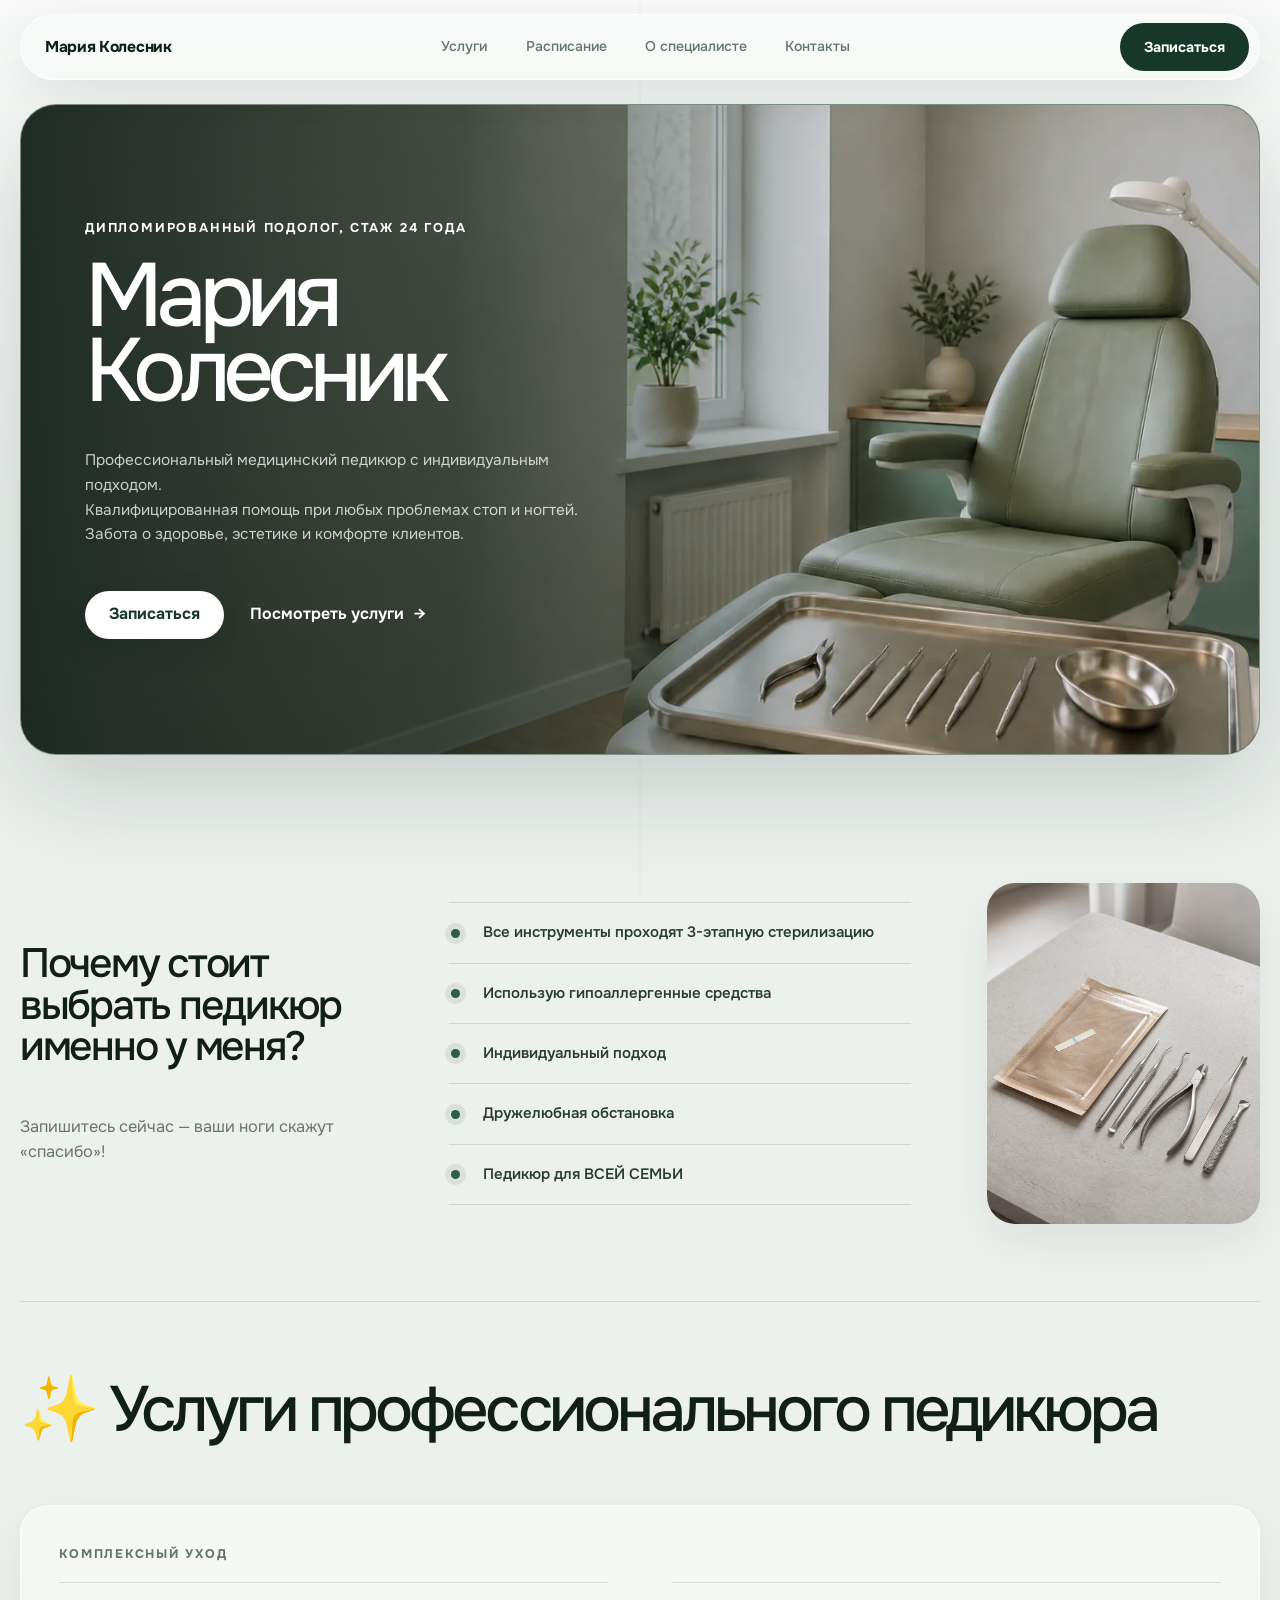
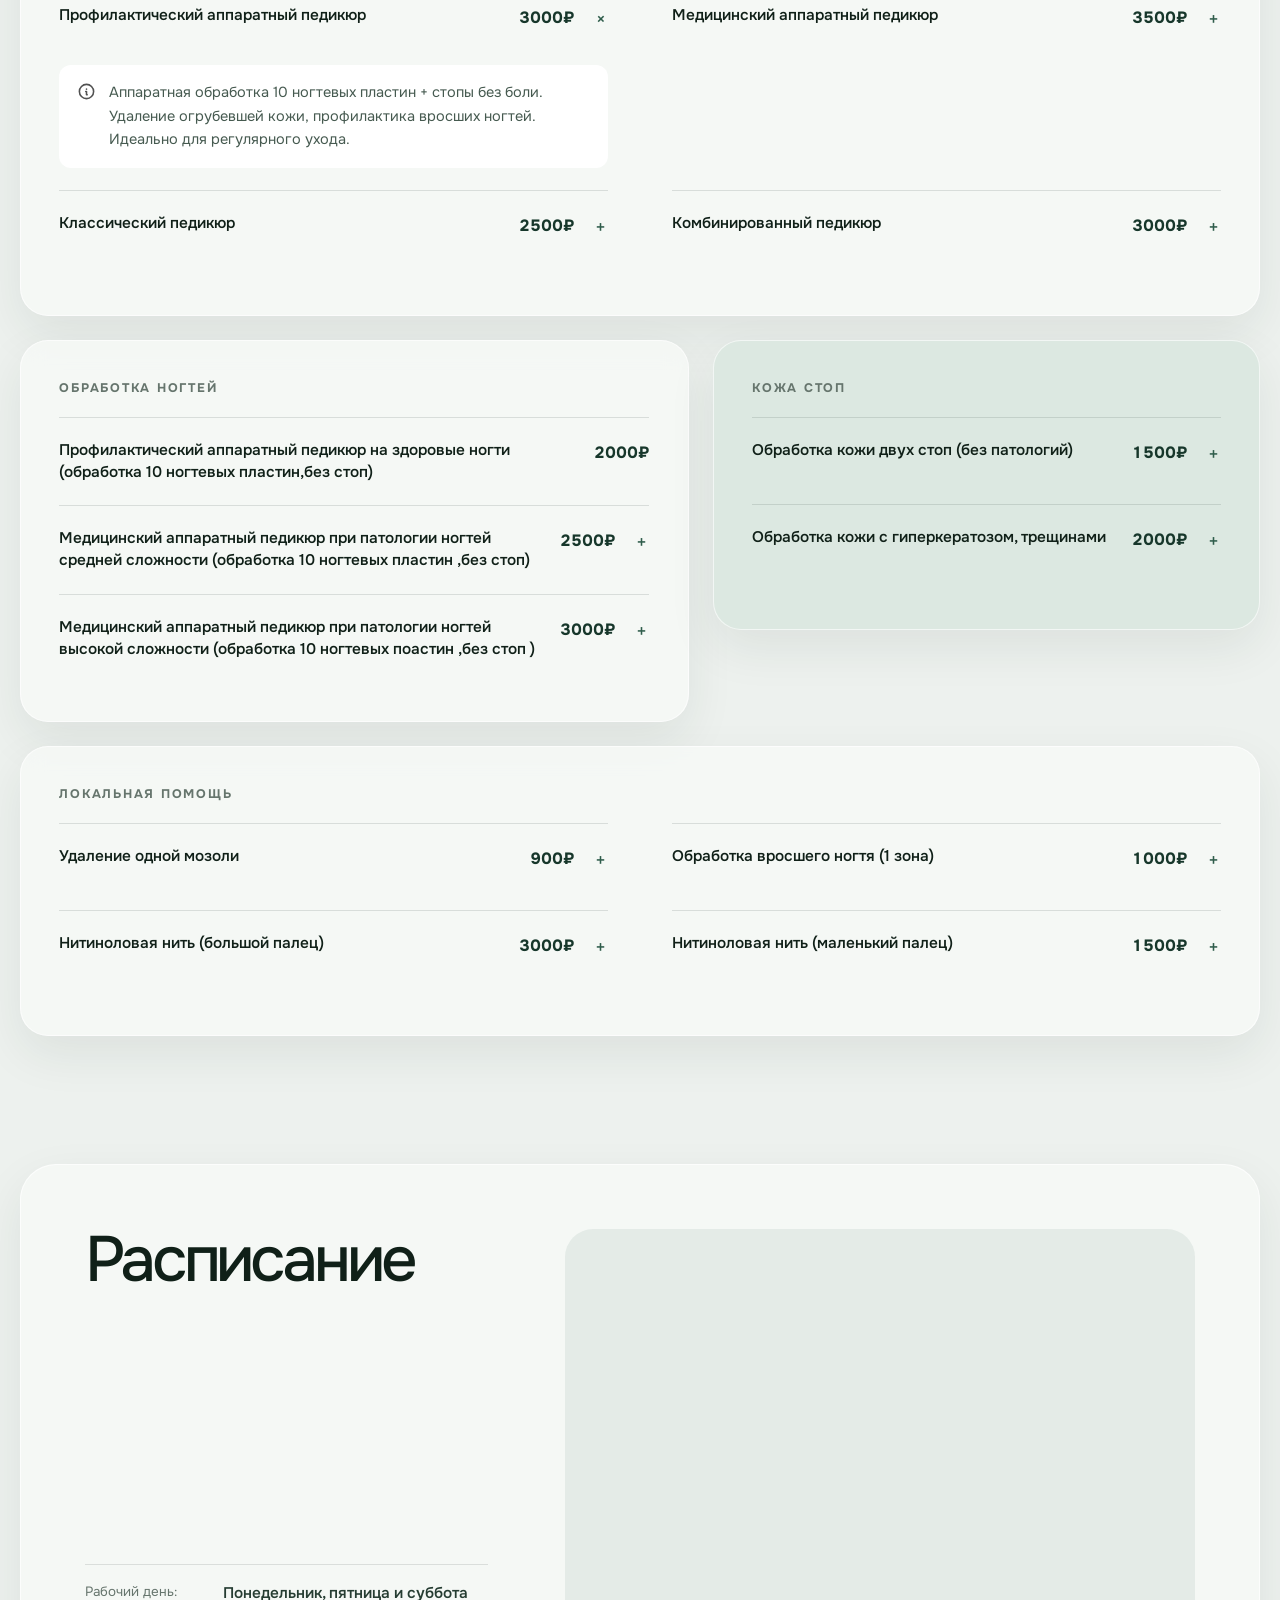
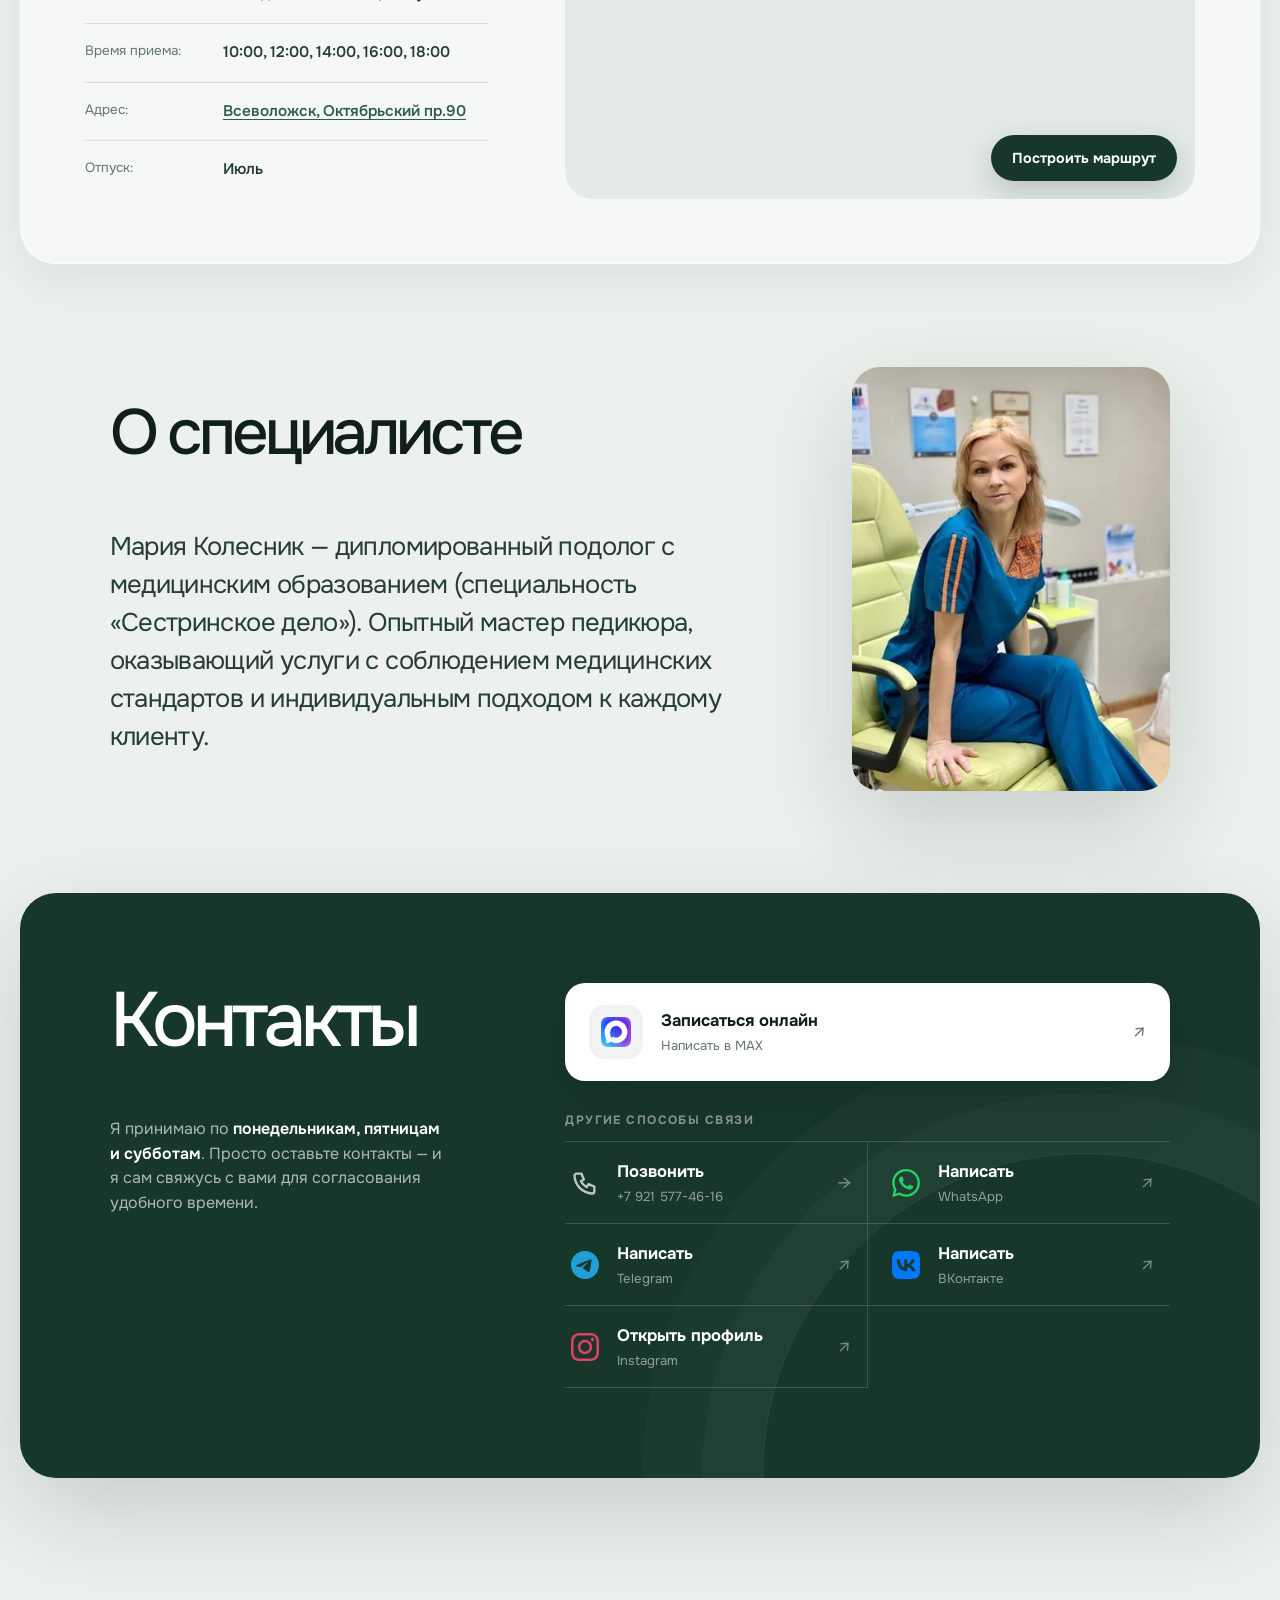
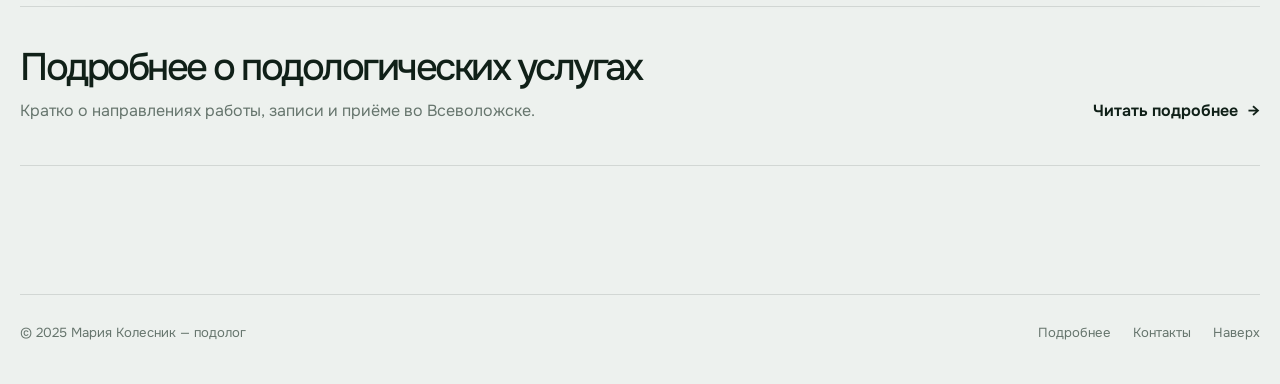
==== commit 1f572e2c: "update site" ====
--- a/index.html
+++ b/index.html
@@ -26,7 +26,7 @@
   <meta name="twitter:description" content="Медицинский педикюр и профессиональный уход за стопами и ногтями. Запись через MAX.">
   <meta name="twitter:image" content="https://podologmariya.ru/images/contact-visual-clean.png">
   <link rel="preload" href="images/fonts/Onest-Variable.ttf" as="font" type="font/ttf" crossorigin>
-  <link rel="preload" href="images/maria.webp" as="image" type="image/webp" fetchpriority="high">
+  <link rel="preload" href="images/contact-visual-clean.webp" as="image" type="image/webp" fetchpriority="high">
   <link rel="stylesheet" href="styles.css">
   <script type="application/ld+json">
   {
@@ -110,8 +110,8 @@
       </div>
       <figure class="hero-portrait">
         <picture>
-          <source srcset="images/maria.webp" type="image/webp">
-          <img src="maria.jpg" width="384" height="512" alt="Подолог Мария Колесник в кабинете" fetchpriority="high">
+          <source srcset="images/contact-visual-clean.webp" type="image/webp">
+          <img src="images/contact-visual-clean.png" width="1731" height="909" alt="Кабинет подолога Марии Колесник во Всеволожске" fetchpriority="high">
         </picture>
       </figure>
     </section>
@@ -124,6 +124,12 @@
         <span>Дружелюбная обстановка</span>
         <span>Педикюр для ВСЕЙ СЕМЬИ</span>
       </div>
+      <figure class="intro-media">
+        <picture>
+          <source srcset="images/sterilization-detail.webp" type="image/webp">
+          <img src="images/sterilization-detail.png" width="1122" height="1402" alt="Стерильные профессиональные инструменты подолога" loading="lazy">
+        </picture>
+      </figure>
     </section>
     <section id="services" class="section services-section">
       <div class="section-heading">
@@ -219,18 +225,12 @@
       </div>
       <div class="about-photo">
         <picture>
-          <source srcset="images/sterilization-detail.webp" type="image/webp">
-          <img src="images/sterilization-detail.png" width="1122" height="1402" alt="Стерильные профессиональные инструменты подолога" loading="lazy">
+          <source srcset="images/maria.webp" type="image/webp">
+          <img src="maria.jpg" width="384" height="512" alt="Подолог Мария Колесник в кабинете" loading="lazy">
         </picture>
       </div>
     </section>
     <section id="contacts" class="section contact-section">
-      <div class="contact-visual">
-        <picture>
-          <source srcset="images/contact-visual-clean.webp" type="image/webp">
-          <img src="images/contact-visual-clean.png" width="1731" height="909" alt="Кабинет подолога Марии Колесник во Всеволожске" loading="lazy">
-        </picture>
-      </div>
       <div class="contact-content">
         <h2><a class="section-anchor" href="#contacts" title="Постоянная ссылка на раздел «Контакты»">Контакты</a></h2>
         <p>Я принимаю по <strong>понедельникам, пятницам и субботам</strong>. Просто оставьте контакты — и я сам свяжусь с вами для согласования удобного времени.</p>
--- a/styles.css
+++ b/styles.css
@@ -1,31 +1,41 @@
 @font-face {
   font-family: "Onest";
   src: url("images/fonts/Onest-Variable.ttf") format("truetype");
+  font-weight: 100 900;
   font-style: normal;
-  font-weight: 100 900;
   font-display: swap;
 }
 
 :root {
   color-scheme: light;
-  --canvas: #f4f6f5;
-  --paper: #fafbf9;
-  --mist: #e7ece9;
-  --ink: #1b2521;
-  --muted: #64716b;
-  --line: #c9d0cc;
-  --accent: #6f8d81;
-  --accent-dark: #2f4a40;
-  --button-text: #f8faf8;
-  --radius: 8px;
-  --container: 1240px;
-}
-
-*, *::before, *::after { box-sizing: border-box; }
+  --canvas: #edf1ee;
+  --surface: #f8faf8;
+  --surface-strong: #ffffff;
+  --surface-tint: #e4ebe7;
+  --ink: #102018;
+  --ink-soft: #263d32;
+  --muted: #66756d;
+  --accent: #2f5d4b;
+  --accent-deep: #17372b;
+  --accent-pale: #dce8e1;
+  --line: rgba(16, 32, 24, 0.12);
+  --line-light: rgba(255, 255, 255, 0.16);
+  --shadow-soft: 0 18px 48px rgba(22, 47, 36, 0.08);
+  --shadow-hero: 0 34px 100px rgba(17, 43, 31, 0.18);
+  --radius-xl: 36px;
+  --radius-lg: 28px;
+  --radius-md: 20px;
+  --radius-sm: 12px;
+  --container: 1340px;
+}
+
+* {
+  box-sizing: border-box;
+}
 
 html {
   scroll-behavior: smooth;
-  scroll-padding-top: 88px;
+  scroll-padding-top: 104px;
 }
 
 body {
@@ -34,351 +44,494 @@
   overflow-x: hidden;
   background: var(--canvas);
   color: var(--ink);
-  font-family: "Onest", "Segoe UI", sans-serif;
+  font-family: "Onest", Arial, sans-serif;
   font-size: 16px;
   line-height: 1.55;
   text-rendering: optimizeLegibility;
-}
-
-img, picture { display: block; max-width: 100%; }
-picture { width: 100%; }
-a { color: inherit; }
-a, summary { -webkit-tap-highlight-color: transparent; }
+  -webkit-font-smoothing: antialiased;
+}
+
+body::before {
+  position: fixed;
+  inset: 0;
+  z-index: -1;
+  background:
+    linear-gradient(90deg, transparent 0 49.9%, rgba(36, 68, 53, 0.035) 50%, transparent 50.1%),
+    linear-gradient(180deg, rgba(255, 255, 255, 0.6), transparent 34rem);
+  content: "";
+  pointer-events: none;
+}
+
+img,
+picture {
+  display: block;
+  max-width: 100%;
+}
+
+a {
+  color: inherit;
+  text-decoration-thickness: 1px;
+  text-underline-offset: 0.2em;
+}
+
+button,
+summary,
+a {
+  -webkit-tap-highlight-color: transparent;
+}
 
 :focus-visible {
-  outline: 2px solid var(--accent-dark);
+  outline: 3px solid rgba(47, 93, 75, 0.42);
   outline-offset: 4px;
 }
 
 .skip-link {
   position: fixed;
-  top: 10px;
-  left: 10px;
-  z-index: 20;
+  top: 12px;
+  left: 12px;
+  z-index: 100;
   transform: translateY(-160%);
-  padding: 10px 14px;
-  border-radius: var(--radius);
-  background: var(--ink);
-  color: var(--paper);
+  border-radius: 999px;
+  background: var(--surface-strong);
+  padding: 12px 18px;
+  color: var(--ink);
+  font-weight: 650;
+  transition: transform 180ms ease;
+}
+
+.skip-link:focus {
+  transform: translateY(0);
+}
+
+.site-header,
+.hero-section,
+.intro-strip,
+.section,
+.seo-teaser,
+.site-footer,
+.seo-main {
+  width: min(calc(100% - 40px), var(--container));
+  margin-inline: auto;
+}
+
+.site-header {
+  position: sticky;
+  top: 14px;
+  z-index: 30;
+  display: grid;
+  grid-template-columns: auto 1fr auto;
+  align-items: center;
+  min-height: 66px;
+  margin-top: 14px;
+  border: 1px solid rgba(255, 255, 255, 0.72);
+  border-radius: 999px;
+  background: rgba(248, 250, 248, 0.82);
+  box-shadow: 0 12px 38px rgba(21, 47, 34, 0.08);
+  padding: 8px 10px 8px 24px;
+  backdrop-filter: blur(22px) saturate(150%);
+}
+
+.brand {
   text-decoration: none;
 }
 
-.skip-link:focus { transform: translateY(0); }
-
-.site-header {
-  width: min(var(--container), calc(100% - 64px));
-  height: 74px;
-  margin: 0 auto;
-  display: grid;
-  grid-template-columns: 1fr auto 1fr;
-  align-items: center;
-  gap: 34px;
-  border-bottom: 1px solid var(--line);
-}
-
-.site-header a {
-  color: var(--ink);
-  text-decoration: none;
-  font-size: .84rem;
-  font-weight: 600;
-  transition: color .18s ease, background-color .18s ease, transform .18s ease;
-}
-
-.brand {
-  justify-self: start;
-  letter-spacing: -.02em;
-}
-
 .brand-name {
-  font-size: 1.02rem;
-  font-weight: 680;
+  font-size: 0.98rem;
+  font-weight: 720;
+  letter-spacing: -0.02em;
 }
 
 .site-header nav {
   display: flex;
+  justify-content: center;
+  gap: clamp(18px, 3vw, 42px);
+}
+
+.site-header nav a {
+  color: var(--muted);
+  font-size: 0.88rem;
+  font-weight: 520;
+  text-decoration: none;
+  transition: color 160ms ease;
+}
+
+.site-header nav a:hover {
+  color: var(--ink);
+}
+
+.header-contact,
+.button {
+  display: inline-flex;
+  min-height: 48px;
   align-items: center;
-  gap: 30px;
-  white-space: nowrap;
-}
-
-.site-header nav a:hover { color: var(--accent-dark); }
+  justify-content: center;
+  border-radius: 999px;
+  padding: 0 24px;
+  font-weight: 680;
+  text-decoration: none;
+  transition: transform 180ms ease, background-color 180ms ease, color 180ms ease, box-shadow 180ms ease;
+}
 
 .header-contact {
-  justify-self: end;
-  padding: 10px 16px;
-  border: 1px solid var(--ink);
-  border-radius: var(--radius);
-}
-
-.header-contact:hover {
-  background: var(--ink);
-  color: var(--button-text);
+  min-height: 48px;
+  background: var(--accent-deep);
+  color: #fff;
+  font-size: 0.9rem;
+}
+
+.header-contact:hover,
+.button:hover {
+  transform: translateY(-2px);
 }
 
 .hero-section {
-  width: min(var(--container), calc(100% - 64px));
-  min-height: calc(100dvh - 74px);
-  margin: 0 auto;
-  padding: 54px 0 64px;
-  display: grid;
-  grid-template-columns: minmax(0, 1.08fr) minmax(360px, .72fr);
-  align-items: center;
-  gap: clamp(54px, 7vw, 110px);
-}
-
-.hero-copy { padding-bottom: 10px; }
+  position: relative;
+  isolation: isolate;
+  aspect-ratio: 1731 / 909;
+  margin-top: 24px;
+  overflow: hidden;
+  border: 1px solid rgba(255, 255, 255, 0.44);
+  border-radius: var(--radius-xl);
+  background: var(--accent-deep);
+  box-shadow: var(--shadow-hero);
+}
+
+.hero-section::after {
+  position: absolute;
+  inset: 0;
+  z-index: -1;
+  background: linear-gradient(90deg, rgba(9, 25, 18, 0.88) 0%, rgba(9, 25, 18, 0.69) 35%, rgba(9, 25, 18, 0.16) 66%, rgba(9, 25, 18, 0) 100%);
+  content: "";
+  pointer-events: none;
+}
+
+.hero-copy {
+  position: relative;
+  z-index: 2;
+  display: flex;
+  width: min(53%, 680px);
+  height: 100%;
+  flex-direction: column;
+  justify-content: center;
+  padding: clamp(42px, 5vw, 86px);
+  color: #fff;
+}
 
 .eyebrow {
-  margin: 0 0 26px;
-  color: var(--muted);
-  font-size: .78rem;
-  font-weight: 640;
-  letter-spacing: .11em;
+  margin: 0 0 22px;
+  color: inherit;
+  font-size: clamp(0.72rem, 1vw, 0.86rem);
+  font-weight: 690;
+  letter-spacing: 0.14em;
+  line-height: 1.3;
   text-transform: uppercase;
 }
 
-.hero-section h1 {
+.hero-section h1,
+.seo-hero h1 {
   margin: 0;
-  max-width: 760px;
-  font-size: clamp(4.2rem, 7.7vw, 7rem);
+  font-size: clamp(4rem, 7vw, 7.5rem);
   font-weight: 470;
-  letter-spacing: -.072em;
-  line-height: .86;
+  letter-spacing: -0.075em;
+  line-height: 0.84;
 }
 
 .hero-lead {
   max-width: 580px;
-  margin: 32px 0 0;
-  color: var(--muted);
-  font-size: clamp(1rem, 1.45vw, 1.16rem);
-  line-height: 1.6;
+  margin: clamp(24px, 3vw, 42px) 0 0;
+  color: rgba(255, 255, 255, 0.76);
+  font-size: clamp(0.94rem, 1.2vw, 1.12rem);
+  line-height: 1.62;
 }
 
 .hero-actions {
   display: flex;
   align-items: center;
   gap: 26px;
-  margin-top: 38px;
-}
-
-.button, .text-link {
+  margin-top: clamp(28px, 3.4vw, 48px);
+}
+
+.button-primary {
+  background: #fff;
+  box-shadow: 0 10px 30px rgba(8, 23, 16, 0.16);
+  color: var(--accent-deep);
+}
+
+.button-primary:hover {
+  background: var(--accent-pale);
+  box-shadow: 0 14px 34px rgba(8, 23, 16, 0.22);
+}
+
+.text-link {
   display: inline-flex;
   align-items: center;
-  justify-content: center;
-  min-height: 52px;
-  font-size: .92rem;
-  font-weight: 650;
+  gap: 10px;
+  color: inherit;
+  font-weight: 640;
   text-decoration: none;
-  white-space: nowrap;
-  transition: transform .18s ease, background-color .18s ease;
-}
-
-.button-primary {
-  min-width: 176px;
-  padding: 0 24px;
-  border-radius: var(--radius);
-  background: var(--accent-dark);
-  color: var(--button-text);
-}
-
-.button-primary:hover { background: var(--ink); transform: translateY(-2px); }
-
-.text-link {
-  min-height: 34px;
-  border-bottom: 1px solid var(--ink);
-}
-
-.button:active, .text-link:active, .header-contact:active, .contact-link:active, .route-link:active {
-  transform: translateY(1px);
+}
+
+.text-link::after {
+  content: "→";
+  transition: transform 180ms ease;
+}
+
+.text-link:hover::after {
+  transform: translateX(4px);
 }
 
 .hero-portrait {
-  position: relative;
-  width: 100%;
-  aspect-ratio: 3 / 4;
-  height: auto;
-  min-height: 0;
-  margin: 0;
-  overflow: hidden;
-  border-radius: var(--radius);
-  background: var(--mist);
-}
-
-.hero-portrait::after {
-  content: "";
   position: absolute;
   inset: 0;
-  box-shadow: inset 0 0 0 1px rgba(27, 37, 33, .08);
-  pointer-events: none;
+  z-index: -2;
+  margin: 0;
 }
 
 .hero-portrait picture,
 .hero-portrait img {
   width: 100%;
   height: 100%;
+}
+
+.hero-portrait img {
   object-fit: cover;
-  object-position: center 23%;
 }
 
 .intro-strip {
-  width: min(var(--container), calc(100% - 64px));
-  margin: 0 auto;
-  padding: 42px 0 112px;
-  display: grid;
-  grid-template-columns: .9fr 1.1fr;
-  gap: clamp(64px, 10vw, 150px);
-  border-top: 1px solid var(--line);
+  display: grid;
+  grid-template-columns: minmax(240px, 0.8fr) minmax(320px, 1.05fr) minmax(220px, 0.62fr);
+  gap: clamp(36px, 6vw, 92px);
+  align-items: center;
+  padding-top: clamp(92px, 10vw, 152px);
+  padding-bottom: clamp(54px, 6vw, 88px);
 }
 
 .intro-strip > p {
   margin: 0;
-  max-width: 480px;
-  font-size: clamp(1.25rem, 2.2vw, 1.8rem);
-  font-weight: 470;
-  letter-spacing: -.025em;
-  line-height: 1.42;
+  color: var(--muted);
+  font-size: 1.02rem;
 }
 
 .intro-strip > p strong {
   display: block;
-  margin-bottom: 14px;
-  font-weight: 650;
+  margin-bottom: 20px;
+  color: var(--ink);
+  font-size: clamp(2rem, 3.2vw, 3.7rem);
+  font-weight: 500;
+  letter-spacing: -0.055em;
+  line-height: 1.02;
 }
 
 .intro-facts {
   display: grid;
-  align-content: start;
-  border-top: 1px solid var(--ink);
 }
 
 .intro-facts span {
-  padding: 15px 0;
+  position: relative;
   border-bottom: 1px solid var(--line);
+  padding: 18px 0 18px 34px;
+  color: var(--ink-soft);
+  font-size: clamp(0.94rem, 1.1vw, 1.06rem);
+  font-weight: 570;
+}
+
+.intro-facts span:first-child {
+  border-top: 1px solid var(--line);
+}
+
+.intro-facts span::before {
+  position: absolute;
+  top: 1.7em;
+  left: 2px;
+  width: 9px;
+  height: 9px;
+  border-radius: 50%;
+  background: var(--accent);
+  box-shadow: 0 0 0 6px rgba(47, 93, 75, 0.1);
+  content: "";
+}
+
+.intro-media {
+  margin: 0;
+  overflow: hidden;
+  border-radius: var(--radius-lg);
+  background: var(--surface-tint);
+  box-shadow: var(--shadow-soft);
+}
+
+.intro-media img {
+  width: 100%;
+  height: auto;
+  aspect-ratio: 1122 / 1402;
+  object-fit: contain;
+}
+
+.section {
+  padding-block: clamp(92px, 10vw, 150px);
+}
+
+.section-heading {
+  display: flex;
+  align-items: end;
+  justify-content: space-between;
+  margin-bottom: clamp(44px, 5vw, 76px);
+}
+
+.section-heading h2,
+.schedule-copy h2,
+.about-copy h2,
+.contact-content h2,
+.seo-teaser h2,
+.seo-article h2,
+.seo-final-cta h2 {
+  margin: 0;
+  font-size: clamp(2.4rem, 5vw, 5.8rem);
+  font-weight: 480;
+  letter-spacing: -0.065em;
+  line-height: 0.98;
+}
+
+.services-section {
+  border-top: 1px solid var(--line);
+  padding-top: clamp(58px, 6vw, 90px);
+}
+
+.service-groups {
+  display: grid;
+  grid-template-columns: minmax(0, 1.1fr) minmax(0, 0.9fr);
+  gap: 24px;
+}
+
+.service-group {
+  align-self: start;
+  overflow: hidden;
+  border: 1px solid rgba(255, 255, 255, 0.64);
+  border-radius: var(--radius-lg);
+  background: rgba(248, 250, 248, 0.76);
+  box-shadow: var(--shadow-soft);
+  padding: clamp(24px, 3vw, 42px);
+  backdrop-filter: blur(12px);
+}
+
+.service-group-main,
+.service-group:last-child {
+  display: grid;
+  grid-column: 1 / -1;
+  grid-template-columns: 1fr 1fr;
+  column-gap: clamp(28px, 5vw, 76px);
+}
+
+.service-group-main h3,
+.service-group:last-child h3 {
+  grid-column: 1 / -1;
+}
+
+.service-group-tinted {
+  background: var(--accent-pale);
+}
+
+.service-group h3 {
+  margin: 0 0 18px;
   color: var(--muted);
-  font-size: .92rem;
-}
-
-.section {
-  width: min(var(--container), calc(100% - 64px));
-  margin: 0 auto;
-  padding: 116px 0;
-}
-
-.section-heading {
-  max-width: 820px;
-  margin-bottom: 64px;
-}
-
-.section h2, .section-heading h2 {
-  margin: 0;
-  font-size: clamp(2.7rem, 5.2vw, 5rem);
-  font-weight: 470;
-  letter-spacing: -.06em;
-  line-height: .98;
-}
-
-.services-section { border-top: 1px solid var(--line); }
-
-.service-groups {
-  display: grid;
-  grid-template-columns: minmax(0, 1.06fr) minmax(0, .94fr);
-  gap: 68px 76px;
+  font-size: 0.78rem;
+  font-weight: 720;
+  letter-spacing: 0.14em;
+  text-transform: uppercase;
+}
+
+.service-item {
+  position: relative;
+  border-top: 1px solid var(--line);
+}
+
+.service-item summary {
+  display: grid;
+  grid-template-columns: minmax(0, 1fr) auto;
+  gap: 24px;
   align-items: start;
-}
-
-.service-group,
-.service-group-tinted {
-  padding: 0;
-  border: 0;
-  border-radius: 0;
-  background: transparent;
-}
-
-.service-group h3 {
-  margin: 0;
-  padding: 0 0 16px;
-  border-bottom: 1px solid var(--ink);
-  color: var(--ink);
-  font-size: .8rem;
-  font-weight: 670;
-  letter-spacing: .1em;
-  text-transform: uppercase;
-}
-
-.service-item { border-bottom: 1px solid var(--line); }
-
-.service-item summary {
-  position: relative;
-  padding: 21px 40px 21px 0;
-  display: grid;
-  grid-template-columns: minmax(0, 1fr) auto;
-  gap: 18px;
-  align-items: start;
+  min-height: 86px;
   cursor: pointer;
   list-style: none;
-}
-
-.service-item summary::-webkit-details-marker { display: none; }
+  padding: 22px 34px 22px 0;
+  color: var(--ink);
+}
+
+.service-item summary::-webkit-details-marker {
+  display: none;
+}
 
 .service-item summary::after {
+  position: absolute;
+  top: 27px;
+  right: 2px;
+  color: var(--accent);
   content: "+";
-  position: absolute;
-  top: 21px;
-  right: 0;
-  color: var(--accent-dark);
-  font-size: 1.14rem;
-  font-weight: 450;
+  font-size: 1.25rem;
+  font-weight: 400;
   line-height: 1;
-}
-
-.service-item[open] summary::after { content: "−"; }
-.service-item-no-copy summary::after { content: ""; }
+  transition: transform 180ms ease;
+}
+
+.service-item[open] summary::after {
+  transform: rotate(45deg);
+}
+
+.service-item-no-copy summary {
+  cursor: default;
+  padding-right: 0;
+}
+
+.service-item-no-copy summary::after {
+  display: none;
+}
 
 .service-item summary span {
-  max-width: 58ch;
-  font-size: .98rem;
-  font-weight: 590;
+  font-size: clamp(0.96rem, 1.12vw, 1.08rem);
+  font-weight: 560;
   line-height: 1.42;
 }
 
 .service-item summary strong {
-  color: var(--accent-dark);
-  font-size: .86rem;
-  font-weight: 680;
+  color: var(--accent-deep);
+  font-size: 1.02rem;
+  font-variant-numeric: tabular-nums;
+  font-weight: 730;
   white-space: nowrap;
 }
 
 .service-item p {
   position: relative;
-  max-width: 62ch;
-  margin: -3px 0 18px;
-  padding: 16px 22px 17px 46px;
-  border-left: 2px solid var(--accent);
-  background: rgba(231, 236, 233, .62);
-  color: #46544e;
-  font-size: .9rem;
+  margin: -4px 0 22px;
+  border-radius: var(--radius-sm);
+  background: var(--surface-strong);
+  padding: 16px 18px 16px 50px;
+  color: #465a50;
+  font-size: 0.91rem;
   line-height: 1.62;
 }
 
 .service-item p::before {
+  position: absolute;
+  top: 17px;
+  left: 18px;
+  width: 19px;
+  height: 19px;
+  background: url("images/info-circle.svg") center / contain no-repeat;
   content: "";
-  position: absolute;
-  top: 19px;
-  left: 17px;
-  width: 17px;
-  height: 17px;
-  background: url("images/info-circle.svg") center / contain no-repeat;
-  opacity: .72;
-}
-
-.service-item[open] summary span { color: var(--accent-dark); }
+  opacity: 0.68;
+}
 
 .schedule-section {
   display: grid;
-  grid-template-columns: minmax(310px, .74fr) minmax(0, 1.26fr);
-  gap: clamp(60px, 8vw, 120px);
+  grid-template-columns: minmax(300px, 0.78fr) minmax(420px, 1.22fr);
+  gap: clamp(38px, 6vw, 88px);
   align-items: stretch;
-  border-top: 1px solid var(--line);
+  margin-bottom: 0;
+  border: 1px solid rgba(255, 255, 255, 0.7);
+  border-radius: var(--radius-xl);
+  background: rgba(248, 250, 248, 0.78);
+  box-shadow: var(--shadow-soft);
+  padding: clamp(28px, 5vw, 72px);
 }
 
 .schedule-info {
@@ -387,544 +540,899 @@
   justify-content: space-between;
 }
 
+.schedule-copy h2 {
+  font-size: clamp(3rem, 5vw, 5.2rem);
+}
+
 .schedule-list {
-  margin: 72px 0 0;
-  border-top: 1px solid var(--ink);
+  display: grid;
+  margin: clamp(50px, 7vw, 100px) 0 0;
 }
 
 .schedule-list div {
-  padding: 16px 0;
-  display: grid;
-  grid-template-columns: 116px 1fr;
-  gap: 24px;
-  border-bottom: 1px solid var(--line);
+  display: grid;
+  grid-template-columns: 118px 1fr;
+  gap: 20px;
+  border-top: 1px solid var(--line);
+  padding: 17px 0;
+}
+
+.schedule-list dt,
+.schedule-list dd {
+  margin: 0;
 }
 
 .schedule-list dt {
   color: var(--muted);
-  font-size: .78rem;
+  font-size: 0.84rem;
 }
 
 .schedule-list dd {
-  margin: 0;
-  font-size: .92rem;
-  font-weight: 590;
-}
-
-.schedule-list a { text-decoration-thickness: 1px; text-underline-offset: 4px; }
+  color: var(--ink-soft);
+  font-size: 0.96rem;
+  font-weight: 570;
+}
+
+.schedule-list a {
+  color: var(--accent);
+}
 
 .map-card {
-  min-height: 560px;
-  display: grid;
-  grid-template-rows: 1fr auto;
-  gap: 14px;
+  position: relative;
+  min-height: 570px;
+  overflow: hidden;
+  border-radius: var(--radius-lg);
+  background: var(--surface-tint);
 }
 
 .map-card iframe {
   width: 100%;
   height: 100%;
-  min-height: 500px;
   border: 0;
-  border-radius: var(--radius);
-  background: var(--mist);
-  filter: grayscale(.72) saturate(.72) contrast(.96);
+  filter: saturate(0.72) contrast(1.02);
 }
 
 .route-link {
-  min-height: 52px;
-  padding: 0 22px;
   display: inline-flex;
+  min-height: 46px;
   align-items: center;
-  justify-content: space-between;
-  border: 1px solid var(--ink);
-  border-radius: var(--radius);
-  font-size: .9rem;
-  font-weight: 650;
+  justify-content: center;
+  border-radius: 999px;
+  background: var(--accent-deep);
+  padding: 0 21px;
+  color: #fff;
+  font-size: 0.9rem;
+  font-weight: 660;
   text-decoration: none;
-  transition: background-color .18s ease, color .18s ease, transform .18s ease;
-}
-
-.route-link::after { content: "↗"; font-size: 1rem; }
-.route-link:hover { background: var(--ink); color: var(--button-text); }
+}
+
+.map-card .route-link {
+  position: absolute;
+  right: 18px;
+  bottom: 18px;
+  box-shadow: 0 10px 30px rgba(10, 28, 20, 0.2);
+}
 
 .about-section {
-  padding: 78px;
-  display: grid;
-  grid-template-columns: minmax(0, .9fr) minmax(300px, 1.1fr);
-  gap: clamp(64px, 9vw, 130px);
+  display: grid;
+  grid-template-columns: minmax(0, 1.12fr) minmax(260px, 0.58fr);
+  gap: clamp(54px, 10vw, 150px);
   align-items: center;
-  border-radius: var(--radius);
-  background: var(--ink);
+  padding-block: clamp(92px, 8vw, 120px);
+  padding-inline: clamp(28px, 7vw, 100px);
+}
+
+.about-copy p {
+  max-width: 760px;
+  margin: clamp(34px, 5vw, 68px) 0 0;
+  color: var(--ink-soft);
+  font-size: clamp(1.18rem, 2vw, 2rem);
+  letter-spacing: -0.025em;
+  line-height: 1.48;
 }
 
 .about-photo {
-  aspect-ratio: 4 / 5;
-  height: auto;
   overflow: hidden;
-  border-radius: var(--radius);
-  background: #d9dcda;
-}
-
-.about-photo picture,
+  border-radius: var(--radius-lg);
+  background: var(--surface-tint);
+  box-shadow: var(--shadow-hero);
+}
+
 .about-photo img {
   width: 100%;
-  height: 100%;
-  object-fit: cover;
-  object-position: center;
-}
-
-.about-copy h2 { color: var(--paper); }
-
-.about-copy > p {
-  max-width: 640px;
-  margin: 32px 0 0;
-  color: #bfc8c3;
-  font-size: clamp(1.05rem, 1.7vw, 1.28rem);
-  line-height: 1.7;
+  height: auto;
+  aspect-ratio: 3 / 4;
+  object-fit: contain;
 }
 
 .contact-section {
-  display: grid;
-  grid-template-columns: minmax(0, 1.06fr) minmax(370px, .94fr);
-  gap: clamp(64px, 8vw, 112px);
+  position: relative;
+  overflow: hidden;
+  margin-block: 0 clamp(80px, 10vw, 150px);
+  border-radius: var(--radius-xl);
+  background: var(--accent-deep);
+  box-shadow: var(--shadow-hero);
+  padding: clamp(38px, 7vw, 96px);
+  color: #fff;
+}
+
+.contact-section::after {
+  position: absolute;
+  right: -12%;
+  bottom: -55%;
+  width: 52%;
+  aspect-ratio: 1;
+  border: 1px solid rgba(255, 255, 255, 0.09);
+  border-radius: 50%;
+  box-shadow: 0 0 0 60px rgba(255, 255, 255, 0.025), 0 0 0 120px rgba(255, 255, 255, 0.018);
+  content: "";
+  pointer-events: none;
+}
+
+.contact-content {
+  position: relative;
+  z-index: 1;
+  display: grid;
+  grid-template-columns: minmax(260px, 0.72fr) minmax(460px, 1.28fr);
+  column-gap: clamp(48px, 9vw, 140px);
+}
+
+.contact-content h2 {
+  grid-column: 1;
+  grid-row: 1;
+  font-size: clamp(3.2rem, 6vw, 6.8rem);
+}
+
+.section-anchor {
+  text-decoration: none;
+}
+
+.contact-content > p:not(.contact-options-title) {
+  grid-column: 1;
+  grid-row: 2 / span 3;
+  align-self: start;
+  margin: 36px 0 0;
+  color: rgba(255, 255, 255, 0.65);
+  font-size: 1rem;
+}
+
+.contact-content > p strong {
+  color: #fff;
+  font-weight: 620;
+}
+
+.contact-primary {
+  display: grid;
+  grid-column: 2;
+  grid-row: 1;
+  grid-template-columns: 54px 1fr auto;
+  gap: 18px;
   align-items: center;
-  border-top: 1px solid var(--line);
-}
-
-.contact-visual {
-  overflow: hidden;
-  border-radius: var(--radius);
-  background: var(--mist);
-}
-
-.contact-visual picture,
-.contact-visual img {
-  width: 100%;
-  height: auto;
-}
-
-.contact-content > p {
-  max-width: 510px;
-  margin: 24px 0 0;
+  min-height: 98px;
+  border-radius: var(--radius-md);
+  background: #fff;
+  box-shadow: 0 18px 54px rgba(7, 22, 15, 0.18);
+  padding: 18px 24px;
+  color: var(--ink);
+  text-decoration: none;
+  transition: transform 180ms ease, background-color 180ms ease;
+}
+
+.contact-primary:hover {
+  transform: translateY(-3px);
+  background: #f1f7f3;
+}
+
+.contact-primary-icon,
+.contact-icon {
+  display: grid;
+  place-items: center;
+}
+
+.contact-primary-icon {
+  width: 54px;
+  height: 54px;
+  border-radius: 16px;
+  background: #f0f3f1;
+}
+
+.contact-primary strong,
+.contact-link strong {
+  display: block;
+  font-size: 1.04rem;
+  font-weight: 680;
+}
+
+.contact-primary small,
+.contact-link small {
+  display: block;
+  margin-top: 2px;
   color: var(--muted);
-  font-size: .98rem;
-  line-height: 1.65;
-}
-
-.section-anchor {
-  color: inherit;
-  text-decoration: none;
-  text-decoration-thickness: 2px;
-  text-underline-offset: .12em;
-}
-
-.section-anchor:hover { text-decoration: underline; }
-
-.contact-primary {
-  min-height: 82px;
-  margin-top: 32px;
-  padding: 16px 18px;
-  display: grid;
-  grid-template-columns: 42px minmax(0, 1fr) auto;
-  gap: 14px;
-  align-items: center;
-  border-radius: var(--radius);
-  background: var(--accent-dark);
-  color: var(--button-text);
-  text-decoration: none;
-  transition: background-color .18s ease, transform .18s ease;
-}
-
-.contact-primary:hover {
-  background: var(--ink);
-  transform: translateY(-2px);
-}
-
-.contact-primary-icon {
-  width: 42px;
-  height: 42px;
-  display: grid;
-  place-items: center;
-  border: 1px solid rgba(255, 255, 255, .24);
-  border-radius: 50%;
-}
-
-.contact-primary-icon img {
-  width: 20px;
-  height: 20px;
-  filter: brightness(0) invert(1);
-}
-
-.contact-primary-icon img[src$="max.png"] {
-  width: 26px;
-  height: 26px;
-  border-radius: 6px;
-  filter: none;
-}
-
-.contact-primary strong,
-.contact-primary small { display: block; }
-
-.contact-primary strong { font-size: .96rem; font-weight: 680; }
-.contact-primary small { margin-top: 2px; color: rgba(248, 250, 248, .68); font-size: .74rem; }
-.contact-arrow { font-size: 1.05rem; }
+  font-size: 0.82rem;
+}
+
+.contact-arrow,
+.contact-link-arrow {
+  color: var(--muted);
+  font-size: 1.15rem;
+}
 
 .contact-options-title {
-  margin-top: 34px !important;
-  color: var(--ink) !important;
-  font-size: .72rem !important;
+  grid-column: 2;
+  grid-row: 2;
+  margin: 30px 0 12px;
+  color: rgba(255, 255, 255, 0.47);
+  font-size: 0.75rem;
   font-weight: 680;
-  letter-spacing: .08em;
+  letter-spacing: 0.12em;
   text-transform: uppercase;
 }
 
 .contact-links {
-  margin-top: 12px;
-  display: grid;
+  display: grid;
+  grid-column: 2;
+  grid-row: 3;
   grid-template-columns: 1fr 1fr;
-  column-gap: 28px;
-  border-top: 1px solid var(--ink);
+  border-top: 1px solid var(--line-light);
 }
 
 .contact-link {
-  min-width: 0;
-  min-height: 72px;
-  padding: 13px 0;
-  display: grid;
-  grid-template-columns: 34px minmax(0, 1fr) auto;
+  display: grid;
+  grid-template-columns: 40px 1fr auto;
   gap: 12px;
   align-items: center;
-  border-bottom: 1px solid var(--line);
-  color: var(--ink);
+  min-height: 82px;
+  border-bottom: 1px solid var(--line-light);
+  padding: 14px 16px 14px 0;
+  color: #fff;
   text-decoration: none;
-  transition: color .18s ease, transform .18s ease;
-}
-
-.contact-link:hover { color: var(--accent-dark); }
-
-.contact-icon {
-  width: 28px;
-  height: 28px;
-  display: grid;
-  place-items: center;
-}
-
-.contact-icon img {
-  width: 20px;
-  height: 20px;
-  filter: none;
-}
-
-.contact-link > span:last-child { min-width: 0; }
-
-.contact-link strong, .contact-link small {
-  display: block;
-  overflow: hidden;
-  text-overflow: ellipsis;
-  white-space: nowrap;
-}
-
-.contact-link strong { font-size: .85rem; font-weight: 650; }
-.contact-link small { margin-top: 2px; color: var(--muted); font-size: .7rem; }
-.contact-link-arrow { color: var(--muted); font-size: .86rem; }
-
-.site-footer {
-  width: min(var(--container), calc(100% - 64px));
-  margin: 0 auto;
-  padding: 30px 0 42px;
-  display: flex;
-  justify-content: space-between;
-  gap: 24px;
-  border-top: 1px solid var(--line);
-  color: var(--muted);
-  font-size: .76rem;
-}
-
-.site-footer p { margin: 0; }
-.site-footer a { color: var(--ink); text-underline-offset: 4px; }
-
-.footer-links {
-  display: flex;
-  flex-wrap: wrap;
-  justify-content: flex-end;
-  gap: 18px;
+  transition: background-color 160ms ease, padding-left 160ms ease;
+}
+
+.contact-link:nth-child(odd) {
+  border-right: 1px solid var(--line-light);
+}
+
+.contact-link:nth-child(even) {
+  padding-left: 18px;
+}
+
+.contact-link:hover {
+  background: rgba(255, 255, 255, 0.045);
+}
+
+.contact-link small {
+  color: rgba(255, 255, 255, 0.52);
+}
+
+.contact-link:first-child .contact-icon img {
+  filter: brightness(0) invert(1);
+  opacity: 0.72;
+}
+
+.contact-link-arrow {
+  color: rgba(255, 255, 255, 0.42);
 }
 
 .seo-teaser {
-  width: min(var(--container), calc(100% - 64px));
-  margin: 0 auto 72px;
-  padding: 34px 0;
   display: flex;
   align-items: end;
   justify-content: space-between;
-  gap: 44px;
+  gap: 32px;
+  margin-bottom: clamp(90px, 10vw, 150px);
   border-top: 1px solid var(--line);
   border-bottom: 1px solid var(--line);
+  padding-block: 42px;
 }
 
 .seo-teaser h2 {
+  font-size: clamp(1.8rem, 3vw, 3.1rem);
+}
+
+.seo-teaser p {
+  margin: 12px 0 0;
+  color: var(--muted);
+}
+
+.site-footer {
+  display: flex;
+  align-items: center;
+  justify-content: space-between;
+  border-top: 1px solid var(--line);
+  padding-block: 28px 40px;
+  color: var(--muted);
+  font-size: 0.82rem;
+}
+
+.site-footer p {
   margin: 0;
-  font-size: clamp(1.45rem, 2.4vw, 2.1rem);
-  font-weight: 560;
-  letter-spacing: -.035em;
-}
-
-.seo-teaser p {
-  margin: 8px 0 0;
-  color: var(--muted);
-  font-size: .9rem;
-}
+}
+
+.footer-links {
+  display: flex;
+  gap: 22px;
+}
+
+.footer-links a {
+  text-decoration: none;
+}
+
+/* SEO detail page */
 
 .seo-main {
-  width: min(var(--container), calc(100% - 64px));
-  margin: 0 auto;
+  padding-top: 44px;
 }
 
 .breadcrumbs {
-  padding: 24px 0;
   display: flex;
   gap: 10px;
+  margin-bottom: 24px;
   color: var(--muted);
-  font-size: .76rem;
-}
-
-.breadcrumbs a { color: var(--ink); text-underline-offset: 3px; }
+  font-size: 0.82rem;
+}
+
+.breadcrumbs a {
+  text-decoration: none;
+}
 
 .seo-hero {
-  min-height: calc(100dvh - 122px);
-  padding: 48px 0 92px;
-  display: grid;
-  grid-template-columns: minmax(0, .86fr) minmax(440px, 1.14fr);
-  gap: clamp(54px, 7vw, 100px);
-  align-items: center;
+  display: grid;
+  grid-template-columns: minmax(410px, 0.9fr) minmax(420px, 1.1fr);
+  overflow: hidden;
+  border-radius: var(--radius-xl);
+  background: var(--accent-deep);
+  box-shadow: var(--shadow-hero);
+  color: #fff;
+}
+
+.seo-hero-copy {
+  display: flex;
+  flex-direction: column;
+  justify-content: center;
+  padding: clamp(42px, 4.5vw, 64px);
 }
 
 .seo-hero h1 {
+  font-size: clamp(2.75rem, 3.4vw, 4.8rem);
+  line-height: 0.92;
+}
+
+.seo-hero-copy > p:not(.eyebrow) {
+  max-width: 540px;
+  margin: 32px 0;
+  color: rgba(255, 255, 255, 0.68);
+  font-size: 1.02rem;
+}
+
+.seo-hero-copy .button {
+  align-self: flex-start;
+}
+
+.seo-hero-image,
+.seo-hero-image picture,
+.seo-hero-image img {
+  width: 100%;
+  height: 100%;
   margin: 0;
-  max-width: 680px;
-  font-size: clamp(3.6rem, 6.4vw, 6.6rem);
-  font-weight: 470;
-  letter-spacing: -.065em;
-  line-height: .94;
-}
-
-.seo-hero-copy > p:not(.eyebrow) {
-  max-width: 520px;
-  margin: 28px 0 34px;
-  color: var(--muted);
-  font-size: 1.05rem;
 }
 
 .seo-hero-image {
-  margin: 0;
-  overflow: hidden;
-  border-radius: var(--radius);
-  background: var(--mist);
-}
-
-.seo-hero-image img { width: 100%; height: auto; }
+  background: #d8d8cf;
+}
+
+.seo-hero-image img {
+  object-fit: contain;
+}
 
 .seo-article {
-  max-width: 1040px;
+  width: min(100%, 1120px);
   margin: 0 auto;
+  padding-block: clamp(92px, 10vw, 150px);
 }
 
 .seo-article > section {
-  padding: 94px 0;
-  border-top: 1px solid var(--line);
+  margin-top: 26px;
+  border: 1px solid rgba(255, 255, 255, 0.62);
+  border-radius: var(--radius-lg);
+  background: rgba(248, 250, 248, 0.78);
+  box-shadow: var(--shadow-soft);
+  padding: clamp(28px, 5vw, 64px);
+}
+
+.seo-article > section:first-child {
+  margin-top: 0;
 }
 
 .seo-article h2 {
-  margin: 0;
-  max-width: 780px;
-  font-size: clamp(2.35rem, 4.8vw, 4.5rem);
-  font-weight: 470;
-  letter-spacing: -.055em;
-  line-height: 1;
+  max-width: 820px;
+  font-size: clamp(2rem, 4vw, 4.25rem);
 }
 
 .seo-article section > p {
-  max-width: 720px;
-  margin: 28px 0 0;
+  max-width: 760px;
+  margin: 24px 0 0;
   color: var(--muted);
   font-size: 1.02rem;
-  line-height: 1.72;
 }
 
 .seo-list {
-  margin: 44px 0 0;
+  display: grid;
+  grid-template-columns: 1fr 1fr;
+  gap: 0 42px;
+  margin: 38px 0 0;
   padding: 0;
+  list-style: none;
+}
+
+.seo-list li {
+  position: relative;
+  border-top: 1px solid var(--line);
+  padding: 17px 0 17px 26px;
+}
+
+.seo-list li::before {
+  position: absolute;
+  top: 1.55em;
+  left: 2px;
+  width: 7px;
+  height: 7px;
+  border-radius: 50%;
+  background: var(--accent);
+  content: "";
+}
+
+.seo-service-overview {
+  display: grid;
+  grid-template-columns: 0.8fr 1.2fr;
+  gap: clamp(38px, 7vw, 90px);
+}
+
+.seo-service-overview dl,
+.seo-location dl {
+  margin: 0;
+}
+
+.seo-service-overview dl div,
+.seo-location dl div {
+  border-top: 1px solid var(--line);
+  padding: 17px 0;
+}
+
+.seo-service-overview dt,
+.seo-location dt {
+  font-weight: 670;
+}
+
+.seo-service-overview dd,
+.seo-location dd {
+  margin: 4px 0 0;
+  color: var(--muted);
+  font-size: 0.9rem;
+}
+
+.seo-service-overview .text-link {
+  margin-top: 30px;
+  color: var(--accent);
+}
+
+.seo-approach-grid {
   display: grid;
   grid-template-columns: 1fr 1fr;
-  gap: 0 64px;
-  list-style: none;
-  border-top: 1px solid var(--ink);
-}
-
-.seo-list li {
-  padding: 18px 0;
-  border-bottom: 1px solid var(--line);
-  font-size: .94rem;
-  font-weight: 570;
-}
-
-.seo-service-overview {
-  display: grid;
-  grid-template-columns: .8fr 1.2fr;
-  gap: clamp(60px, 9vw, 120px);
-}
-
-.seo-service-overview p {
-  margin: 26px 0 34px;
-  color: var(--muted);
-  line-height: 1.72;
-}
-
-.seo-service-overview dl { margin: 0; border-top: 1px solid var(--ink); }
-.seo-service-overview dl div { padding: 18px 0; border-bottom: 1px solid var(--line); }
-.seo-service-overview dt { font-size: .94rem; font-weight: 650; }
-.seo-service-overview dd { margin: 4px 0 0; color: var(--muted); font-size: .83rem; }
-
-.seo-approach-grid {
-  margin-top: 52px;
-  display: grid;
-  grid-template-columns: 1fr 1fr;
-  gap: 42px 70px;
+  gap: 16px;
+  margin-top: 42px;
 }
 
 .seo-approach-grid p {
   margin: 0;
-  padding-top: 18px;
-  border-top: 1px solid var(--ink);
+  border-radius: var(--radius-md);
+  background: var(--accent-pale);
+  padding: 26px;
 }
 
 .seo-approach-grid strong,
-.seo-approach-grid span { display: block; }
-.seo-approach-grid strong { font-size: 1rem; }
-.seo-approach-grid span { margin-top: 8px; color: var(--muted); font-size: .88rem; }
+.seo-approach-grid span {
+  display: block;
+}
+
+.seo-approach-grid span {
+  margin-top: 7px;
+  color: var(--muted);
+  font-size: 0.9rem;
+}
 
 .seo-location {
-  padding: 62px !important;
-  display: grid;
-  grid-template-columns: 1fr 1fr;
-  gap: 52px 76px;
-  border: 0 !important;
-  border-radius: var(--radius);
-  background: var(--mist);
-}
-
-.seo-location h2 { font-size: clamp(2.2rem, 4vw, 3.8rem); }
-.seo-location p { margin: 22px 0 0 !important; }
-.seo-location dl { margin: 0; }
-.seo-location dl div { padding: 14px 0; border-bottom: 1px solid var(--line); }
-.seo-location dt { color: var(--muted); font-size: .76rem; }
-.seo-location dd { margin: 4px 0 0; font-weight: 620; }
-.seo-location .route-link { grid-column: 1 / -1; }
-
-.seo-faq details { border-bottom: 1px solid var(--line); }
-.seo-faq h2 { margin-bottom: 44px; }
+  display: grid;
+  grid-template-columns: 1fr 0.9fr auto;
+  gap: 38px;
+  align-items: end;
+}
+
+.seo-faq details {
+  border-top: 1px solid var(--line);
+}
+
+.seo-faq details:first-of-type {
+  margin-top: 42px;
+}
+
 .seo-faq summary {
-  position: relative;
-  padding: 22px 44px 22px 0;
   cursor: pointer;
+  font-size: 1.05rem;
+  font-weight: 620;
   list-style: none;
-  font-weight: 630;
-}
-.seo-faq summary::-webkit-details-marker { display: none; }
-.seo-faq summary::after { content: "+"; position: absolute; right: 0; color: var(--accent-dark); }
-.seo-faq details[open] summary::after { content: "−"; }
-.seo-faq details p { max-width: 700px; margin: -2px 0 24px; color: var(--muted); }
+  padding: 20px 34px 20px 0;
+}
+
+.seo-faq summary::-webkit-details-marker {
+  display: none;
+}
+
+.seo-faq details p {
+  margin: -6px 0 20px;
+  color: var(--muted);
+}
 
 .seo-final-cta {
-  margin-bottom: 80px;
   display: flex;
+  align-items: center;
   justify-content: space-between;
-  align-items: end;
-  gap: 48px;
-}
-
-.seo-final-cta h2 { font-size: clamp(2.25rem, 4.6vw, 4rem); }
-.seo-final-cta p { margin-top: 18px !important; }
-
-@media (prefers-reduced-motion: no-preference) {
-  .hero-copy, .hero-portrait {
-    animation: enter .72s cubic-bezier(.16, 1, .3, 1) both;
-  }
-  .hero-portrait { animation-delay: .08s; }
-  @keyframes enter {
-    from { opacity: 0; transform: translateY(16px); }
-    to { opacity: 1; transform: translateY(0); }
+  gap: 32px;
+  background: var(--accent-deep) !important;
+  color: #fff;
+}
+
+.seo-final-cta h2 {
+  font-size: clamp(2.4rem, 4vw, 4.2rem);
+}
+
+.seo-final-cta p {
+  color: rgba(255, 255, 255, 0.62) !important;
+}
+
+@media (max-width: 1080px) {
+  .hero-copy {
+    padding: 42px;
+  }
+
+  .hero-lead {
+    line-height: 1.45;
+  }
+
+  .intro-strip {
+    grid-template-columns: 0.82fr 1.18fr;
+  }
+
+  .intro-media {
+    grid-column: 1 / -1;
+    width: min(100%, 520px);
+    justify-self: end;
+  }
+
+  .schedule-section {
+    grid-template-columns: 1fr;
+  }
+
+  .map-card {
+    min-height: 480px;
+  }
+
+  .contact-content {
+    grid-template-columns: 0.7fr 1.3fr;
+    column-gap: 48px;
+  }
+
+  .seo-hero {
+    grid-template-columns: 1fr 1fr;
+  }
+
+  .seo-location {
+    grid-template-columns: 1fr 1fr;
+  }
+
+  .seo-location .route-link {
+    grid-column: 2;
+    justify-self: start;
+  }
+}
+
+@media (max-width: 900px) {
+  .site-header {
+    grid-template-columns: 1fr auto;
+  }
+
+  .site-header nav {
+    display: none;
+  }
+
+  .hero-section {
+    display: flex;
+    aspect-ratio: auto;
+    flex-direction: column;
+  }
+
+  .hero-section::after {
+    display: none;
+  }
+
+  .hero-copy {
+    width: 100%;
+    min-height: 570px;
+    padding: clamp(32px, 7vw, 56px);
+  }
+
+  .hero-portrait {
+    position: relative;
+    z-index: 0;
+    order: 2;
+  }
+
+  .hero-portrait img {
+    width: 100%;
+    height: auto;
+    object-fit: contain;
+  }
+
+  .service-groups {
+    grid-template-columns: 1fr;
+  }
+
+  .service-group,
+  .service-group-main,
+  .service-group:last-child {
+    display: block;
+    grid-column: auto;
+  }
+
+  .about-section {
+    grid-template-columns: 1fr 0.52fr;
+    gap: 48px;
+    padding-inline: 0;
+  }
+
+  .contact-content {
+    display: block;
+  }
+
+  .contact-content > p:not(.contact-options-title) {
+    max-width: 620px;
+    margin-bottom: 42px;
+  }
+
+  .contact-options-title {
+    margin-top: 32px;
+  }
+
+  .seo-hero {
+    grid-template-columns: 1fr;
+  }
+
+  .seo-hero-image img {
+    height: auto;
+    object-fit: contain;
+  }
+
+  .seo-service-overview,
+  .seo-location {
+    grid-template-columns: 1fr;
+  }
+
+  .seo-location .route-link {
+    grid-column: auto;
+  }
+}
+
+@media (max-width: 680px) {
+  .site-header,
+  .hero-section,
+  .intro-strip,
+  .section,
+  .seo-teaser,
+  .site-footer,
+  .seo-main {
+    width: min(calc(100% - 24px), var(--container));
+  }
+
+  .site-header {
+    top: 8px;
+    min-height: 58px;
+    margin-top: 8px;
+    padding: 6px 6px 6px 18px;
+  }
+
+  .header-contact {
+    min-height: 44px;
+    padding-inline: 18px;
+  }
+
+  .hero-section {
+    margin-top: 16px;
+    border-radius: 26px;
+  }
+
+  .hero-copy {
+    min-height: 540px;
+    padding: 34px 24px 42px;
+  }
+
+  .hero-section h1 {
+    font-size: clamp(3.75rem, 20vw, 5.3rem);
+  }
+
+  .hero-lead br {
+    display: none;
+  }
+
+  .hero-actions {
+    align-items: flex-start;
+    flex-direction: column;
+    gap: 20px;
+  }
+
+  .intro-strip {
+    grid-template-columns: 1fr;
+    gap: 42px;
+    padding-top: 78px;
+    padding-bottom: 50px;
+  }
+
+  .intro-media {
+    grid-column: auto;
+    width: 100%;
+  }
+
+  .section {
+    padding-block: 78px;
+  }
+
+  .section-heading h2 {
+    font-size: clamp(2.05rem, 10vw, 3.2rem);
+  }
+
+  .services-section {
+    padding-top: 50px;
+  }
+
+  .service-groups {
+    gap: 14px;
+  }
+
+  .service-group {
+    border-radius: 22px;
+    padding: 22px 18px;
+  }
+
+  .service-item summary {
+    grid-template-columns: 1fr;
+    gap: 8px;
+    padding: 20px 30px 20px 0;
+  }
+
+  .service-item p {
+    padding: 15px 14px 15px 44px;
+  }
+
+  .schedule-section {
+    gap: 38px;
+    margin-bottom: 0;
+    border-radius: 26px;
+    padding: 26px 20px;
+  }
+
+  .schedule-list {
+    margin-top: 42px;
+  }
+
+  .schedule-list div {
+    grid-template-columns: 1fr;
+    gap: 5px;
+  }
+
+  .map-card {
+    min-height: 380px;
+    border-radius: 20px;
+  }
+
+  .about-section {
+    grid-template-columns: 1fr;
+    gap: 42px;
+  }
+
+  .about-photo {
+    width: min(82%, 350px);
+    justify-self: end;
+  }
+
+  .contact-section {
+    margin-block: 70px;
+    border-radius: 26px;
+    padding: 34px 20px;
+  }
+
+  .contact-content h2 {
+    font-size: clamp(3.4rem, 18vw, 5rem);
+  }
+
+  .contact-primary {
+    grid-template-columns: 50px 1fr auto;
+    gap: 12px;
+    padding: 16px;
+  }
+
+  .contact-primary-icon {
+    width: 50px;
+    height: 50px;
+  }
+
+  .contact-links {
+    grid-template-columns: 1fr;
+  }
+
+  .contact-link,
+  .contact-link:nth-child(even),
+  .contact-link:nth-child(odd) {
+    border-right: 0;
+    padding-left: 0;
+  }
+
+  .seo-teaser {
+    align-items: flex-start;
+    flex-direction: column;
+  }
+
+  .site-footer {
+    align-items: flex-start;
+    flex-direction: column;
+    gap: 18px;
+  }
+
+  .seo-main {
+    padding-top: 28px;
+  }
+
+  .breadcrumbs {
+    overflow: hidden;
+    white-space: nowrap;
+  }
+
+  .seo-hero {
+    border-radius: 26px;
+  }
+
+  .seo-hero-copy {
+    padding: 38px 24px 44px;
+  }
+
+  .seo-hero h1 {
+    font-size: clamp(3rem, 15vw, 4.6rem);
+  }
+
+  .seo-list,
+  .seo-approach-grid {
+    grid-template-columns: 1fr;
+  }
+
+  .seo-article > section {
+    border-radius: 22px;
+    padding: 28px 20px;
+  }
+
+  .seo-final-cta {
+    align-items: flex-start;
+    flex-direction: column;
   }
 }
 
 @media (prefers-reduced-motion: reduce) {
-  html { scroll-behavior: auto; }
-  *, *::before, *::after {
-    animation-duration: .01ms !important;
+  html {
+    scroll-behavior: auto;
+  }
+
+  *,
+  *::before,
+  *::after {
+    scroll-behavior: auto !important;
+    transition-duration: 0.01ms !important;
+    animation-duration: 0.01ms !important;
     animation-iteration-count: 1 !important;
-    transition-duration: .01ms !important;
-  }
-}
-
-@media (max-width: 980px) {
-  .site-header { grid-template-columns: 1fr auto; }
-  .site-header nav { display: none; }
-  .hero-section { grid-template-columns: 1fr .72fr; gap: 44px; }
-  .service-groups { gap: 56px 44px; }
-  .schedule-section { grid-template-columns: 1fr; }
-  .schedule-info { display: grid; grid-template-columns: .75fr 1.25fr; gap: 48px; }
-  .schedule-list { margin-top: 0; }
-  .map-card { min-height: 480px; }
-  .about-section { padding: 56px; gap: 56px; }
-  .contact-section { grid-template-columns: 1fr; }
-  .contact-content { order: -1; }
-  .seo-hero { min-height: auto; grid-template-columns: 1fr; }
-  .seo-service-overview { grid-template-columns: 1fr; }
-}
-
-@media (max-width: 767px) {
-  .site-header, .hero-section, .intro-strip, .section, .site-footer {
-    width: min(var(--container), calc(100% - 32px));
-  }
-  .site-header { height: 66px; }
-  .brand-name { font-size: .9rem; }
-  .header-contact { padding: 9px 12px; }
-  .hero-section {
-    min-height: auto;
-    padding: 58px 0 72px;
-    grid-template-columns: 1fr;
-    gap: 44px;
-  }
-  .hero-section h1 { font-size: clamp(4rem, 20vw, 5.6rem); }
-  .hero-lead { margin-top: 26px; }
-  .hero-actions { align-items: flex-start; flex-direction: column; margin-top: 30px; gap: 16px; }
-  .hero-portrait { height: auto; min-height: 0; max-height: none; }
-  .intro-strip { padding: 34px 0 82px; grid-template-columns: 1fr; gap: 44px; }
-  .section { padding: 84px 0; }
-  .section-heading { margin-bottom: 48px; }
-  .service-groups { grid-template-columns: 1fr; gap: 50px; }
-  .service-item summary { grid-template-columns: 1fr; gap: 8px; }
-  .service-item summary strong { order: -1; }
-  .schedule-info { grid-template-columns: 1fr; gap: 44px; }
-  .schedule-list div { grid-template-columns: 1fr; gap: 5px; }
-  .map-card, .map-card iframe { min-height: 400px; }
-  .about-section { padding: 28px; grid-template-columns: 1fr; gap: 48px; }
-  .about-photo { height: auto; min-height: 0; max-height: none; }
-  .contact-section { grid-template-columns: 1fr; gap: 48px; }
-  .contact-links { grid-template-columns: 1fr; }
-  .site-footer { padding-bottom: 30px; }
-  .footer-links { justify-content: flex-start; }
-  .seo-teaser, .seo-main { width: calc(100% - 32px); }
-  .seo-teaser { margin-bottom: 48px; align-items: flex-start; flex-direction: column; gap: 22px; }
-  .seo-hero { padding: 48px 0 72px; gap: 42px; }
-  .seo-hero h1 { font-size: clamp(3.2rem, 14vw, 4.8rem); }
-  .seo-article > section { padding: 72px 0; }
-  .seo-list, .seo-approach-grid { grid-template-columns: 1fr; }
-  .seo-list { gap: 0; }
-  .seo-location { padding: 28px !important; grid-template-columns: 1fr; gap: 34px; }
-  .seo-final-cta { align-items: flex-start; flex-direction: column; }
-}
-
-@media (max-width: 400px) {
-  .hero-section h1 { font-size: 3.65rem; }
-}
+  }
+}
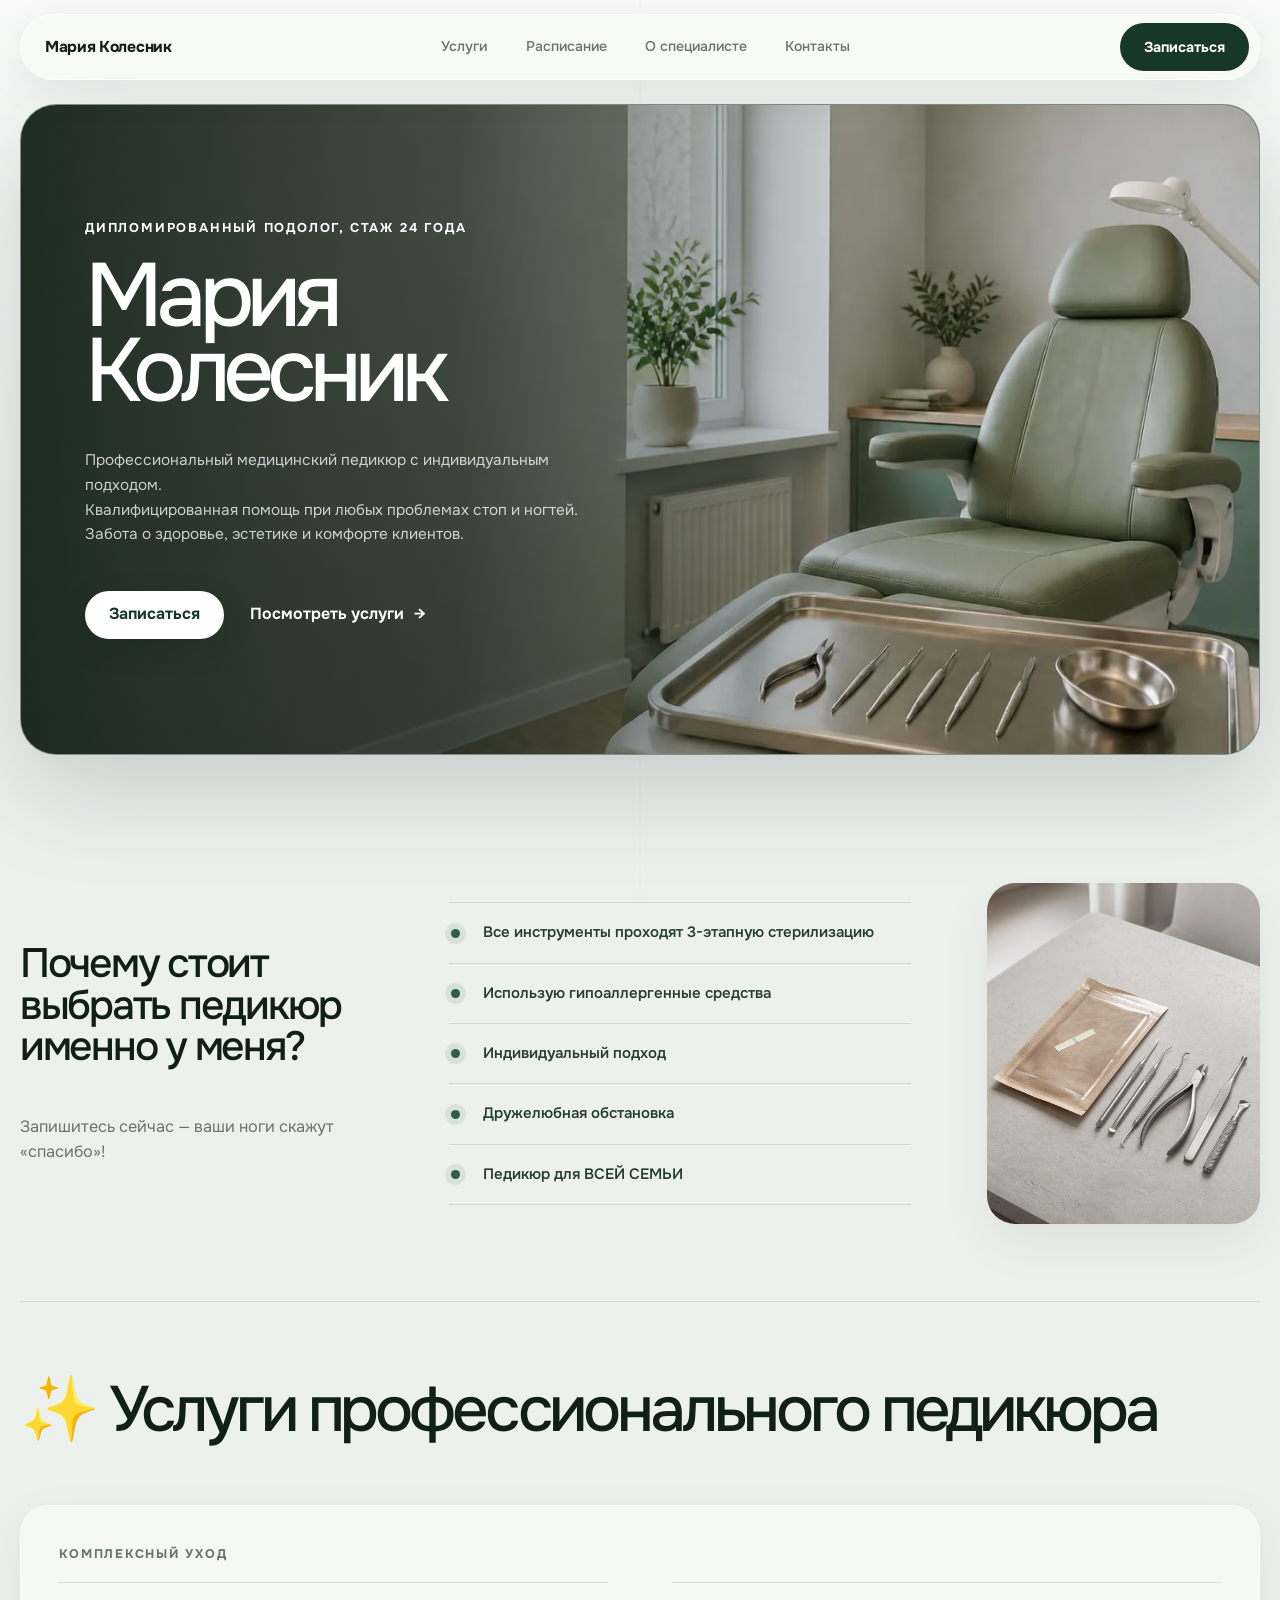
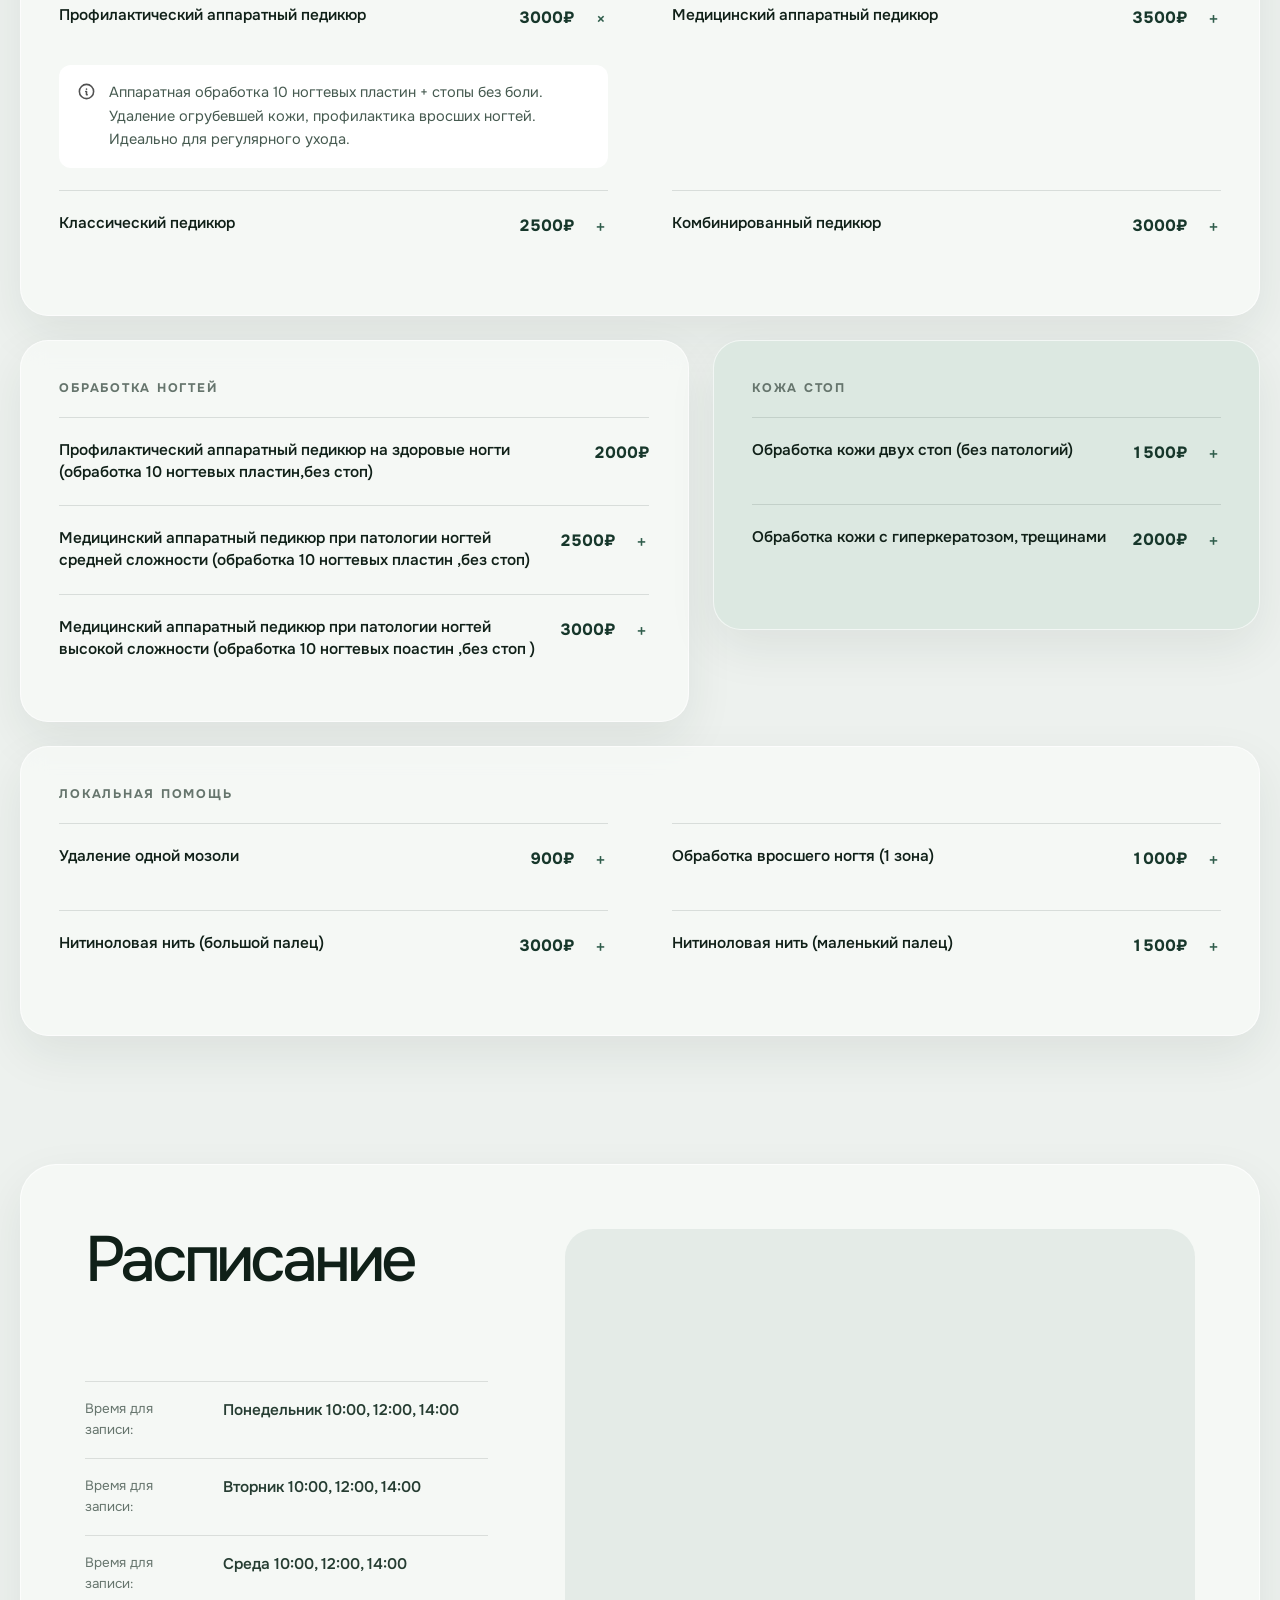
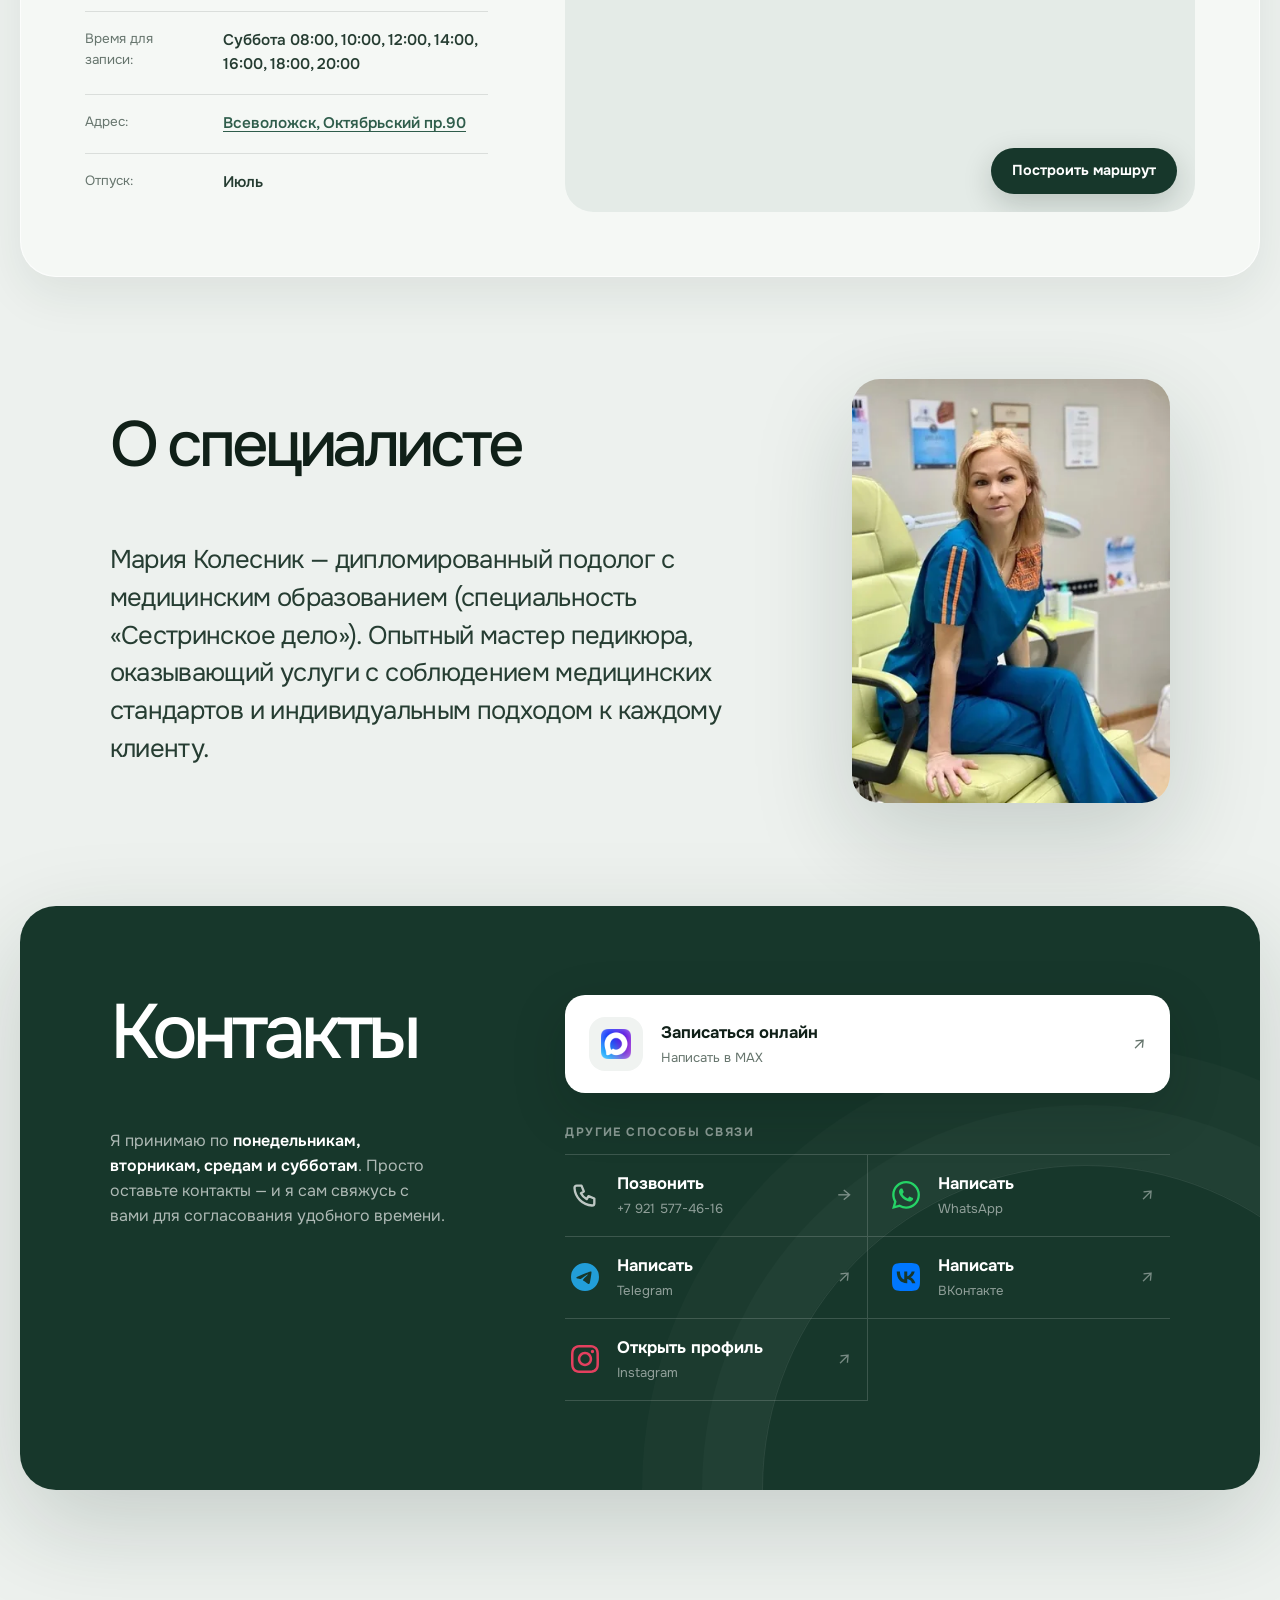
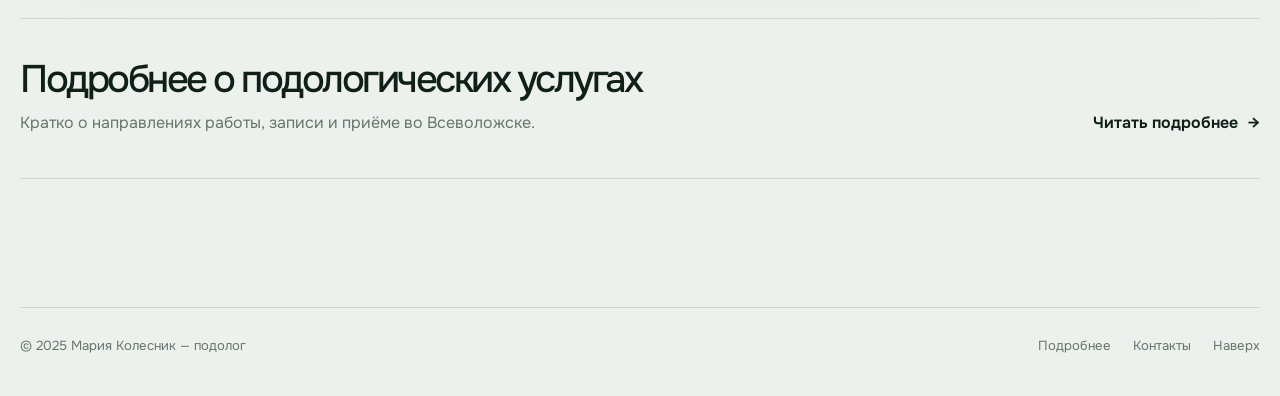
==== commit 3d8164d0: "Update schedule and contact availability information" ====
--- a/index.html
+++ b/index.html
@@ -207,8 +207,10 @@
           <h2>Расписание</h2>
         </div>
         <dl class="schedule-list">
-          <div><dt>Рабочий день:</dt><dd>Понедельник, пятница и суббота</dd></div>
-          <div><dt>Время приема:</dt><dd>10:00, 12:00, 14:00, 16:00, 18:00</dd></div>
+          <div><dt>Время для записи:</dt><dd>Понедельник 10:00, 12:00, 14:00</dd></div>
+          <div><dt>Время для записи:</dt><dd>Вторник 10:00, 12:00, 14:00</dd></div>
+          <div><dt>Время для записи:</dt><dd>Среда 10:00, 12:00, 14:00</dd></div>
+          <div><dt>Время для записи:</dt><dd>Суббота 08:00, 10:00, 12:00, 14:00, 16:00, 18:00, 20:00</dd></div>
           <div><dt>Адрес:</dt><dd><a href="https://yandex.ru/maps/10865/vsevolgsk/house/oktyabrskiy_prospekt_90/Z0kYcANnTEAEQFhqfXxweXRgbQ%3D%3D/" target="_blank" rel="noopener noreferrer">Всеволожск, Октябрьский пр.90</a></dd></div>
           <div><dt>Отпуск:</dt><dd>Июль</dd></div>
         </dl>
@@ -233,7 +235,7 @@
     <section id="contacts" class="section contact-section">
       <div class="contact-content">
         <h2><a class="section-anchor" href="#contacts" title="Постоянная ссылка на раздел «Контакты»">Контакты</a></h2>
-        <p>Я принимаю по <strong>понедельникам, пятницам и субботам</strong>. Просто оставьте контакты — и я сам свяжусь с вами для согласования удобного времени.</p>
+        <p>Я принимаю по <strong>понедельникам, вторникам, средам и субботам</strong>. Просто оставьте контакты — и я сам свяжусь с вами для согласования удобного времени.</p>
         <a class="contact-primary" href="https://max.ru/u/f9LHodD0cOIDWlmFbb30WPRnYsYARx5hOiN-JXVBSh670RS9WmrFy0OLJL8" target="_blank" rel="noopener noreferrer">
           <span class="contact-primary-icon" aria-hidden="true"><img src="images/max.png" alt="" width="30" height="30"></span>
           <span><strong>Записаться онлайн</strong><small>Написать в MAX</small></span>
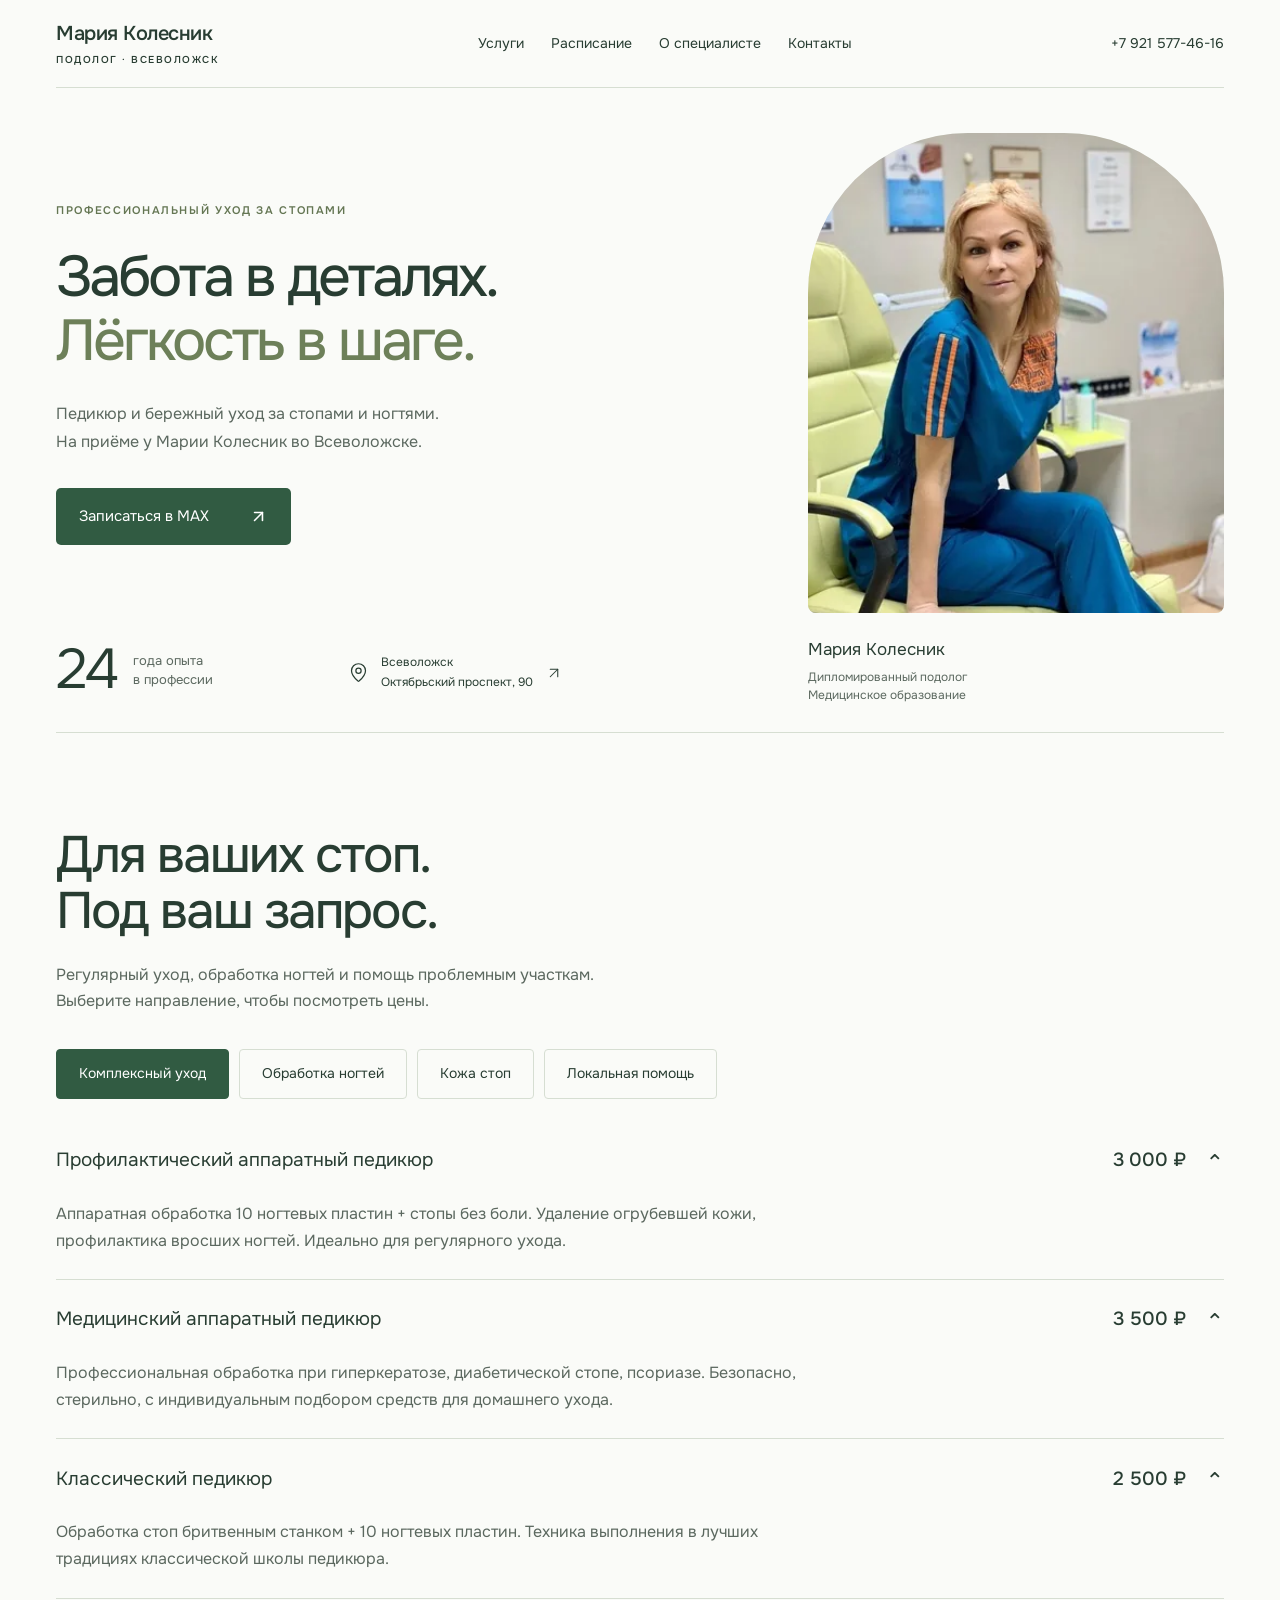
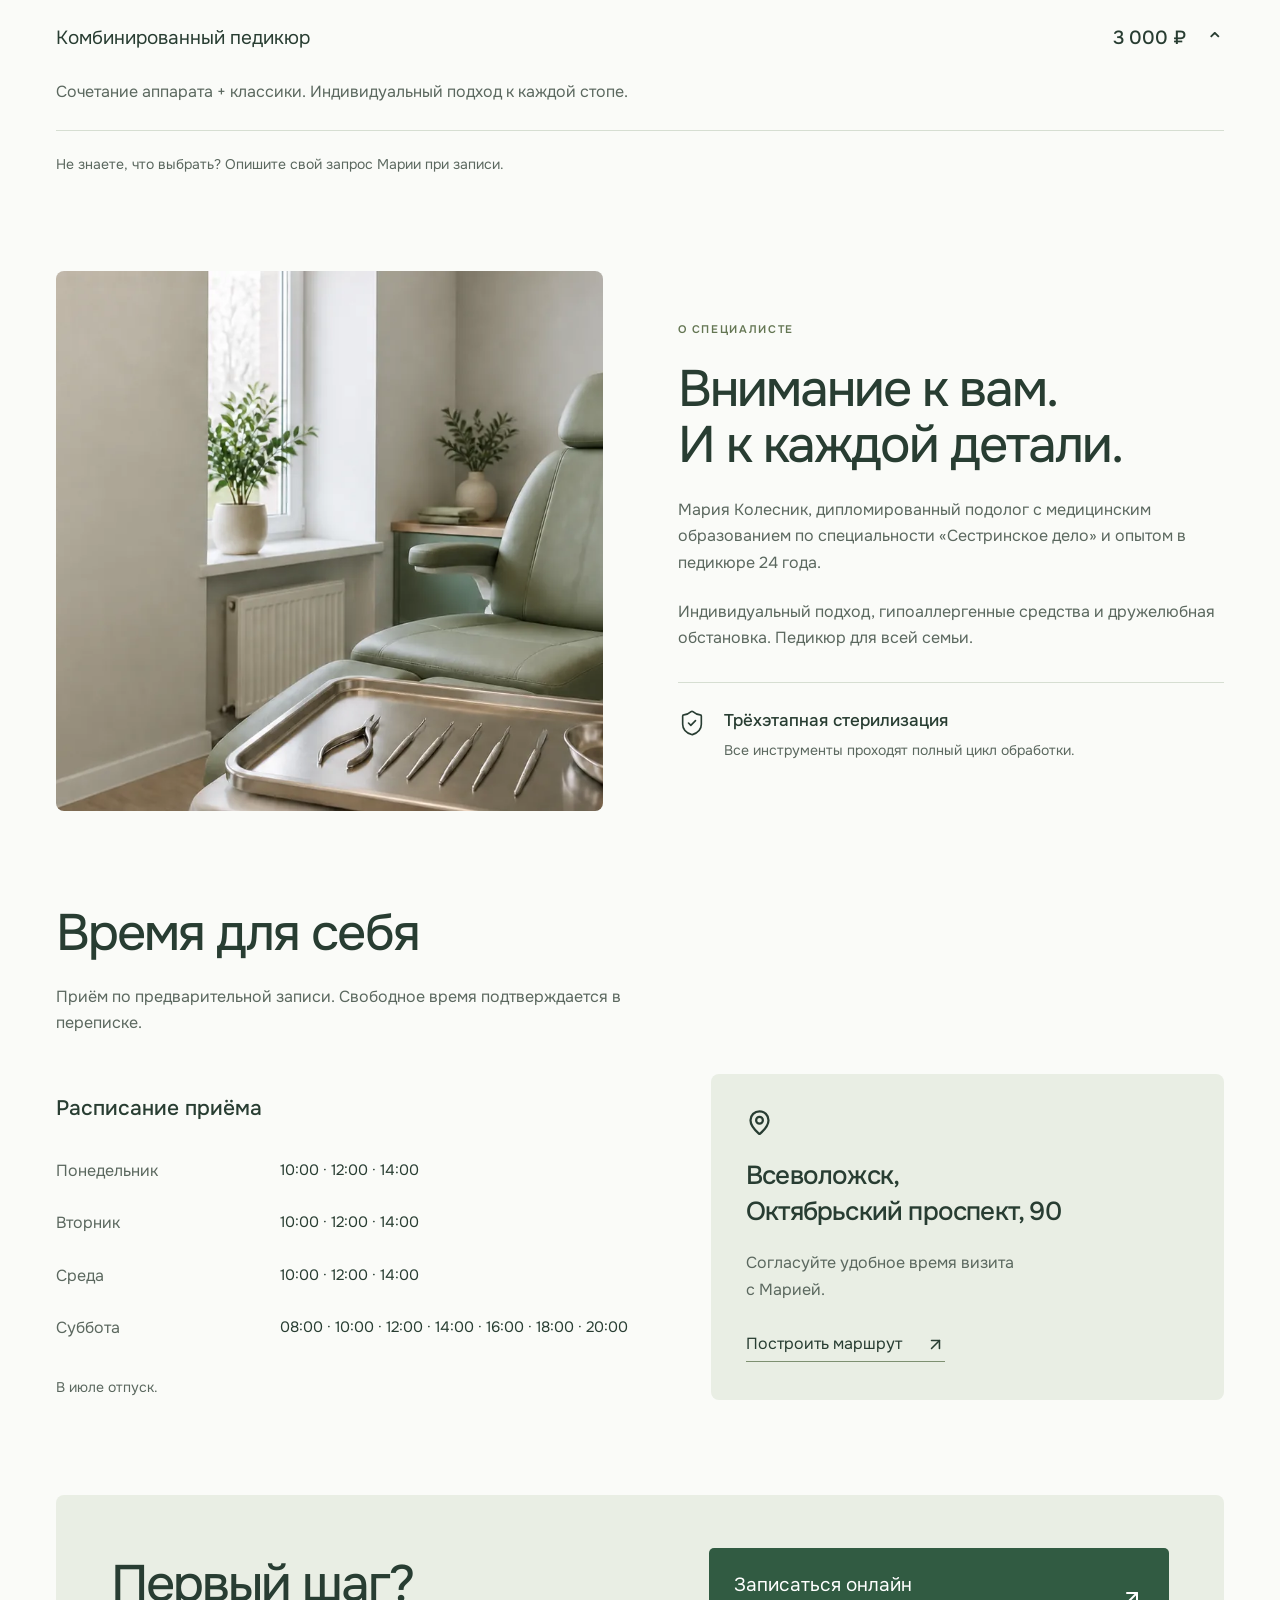
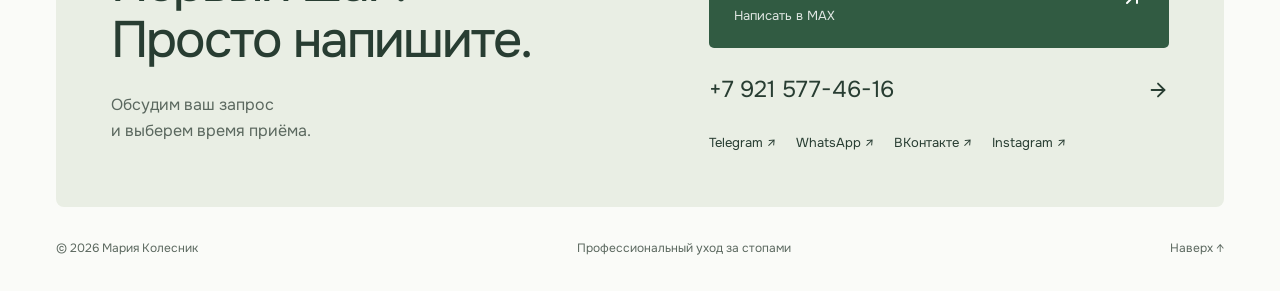
==== commit bd9cb791: "Redesign Maria Kolesnik website preserving services and descriptions" ====
--- a/index.html
+++ b/index.html
@@ -1,6 +1,5 @@
 <!DOCTYPE html>
-<html lang="ru">
-<head>
+<html lang="ru"><head>
   <meta charset="UTF-8">
   <meta name="viewport" content="width=device-width, initial-scale=1.0">
   <title>Подолог во Всеволожске Мария Колесник | Медицинский педикюр</title>
@@ -25,8 +24,8 @@
   <meta name="twitter:title" content="Подолог во Всеволожске | Мария Колесник">
   <meta name="twitter:description" content="Медицинский педикюр и профессиональный уход за стопами и ногтями. Запись через MAX.">
   <meta name="twitter:image" content="https://podologmariya.ru/images/contact-visual-clean.png">
-  <link rel="preload" href="images/fonts/Onest-Variable.ttf" as="font" type="font/ttf" crossorigin>
-  <link rel="preload" href="images/contact-visual-clean.webp" as="image" type="image/webp" fetchpriority="high">
+  
+  
   <link rel="stylesheet" href="styles.css">
   <script type="application/ld+json">
   {
@@ -82,186 +81,4 @@
     ]
   }
   </script>
-</head>
-<body>
-  <a class="skip-link" href="#main">К основному содержанию</a>
-  <header class="site-header">
-    <a class="brand" href="#hero" aria-label="Мария Колесник, на главную">
-      <span class="brand-name">Мария Колесник</span>
-    </a>
-    <nav aria-label="Основная навигация">
-      <a href="#services">Услуги</a>
-      <a href="#schedule">Расписание</a>
-      <a href="#about">О специалисте</a>
-      <a href="#contacts">Контакты</a>
-    </nav>
-    <a class="header-contact" href="#contacts">Записаться</a>
-  </header>
-  <main id="main">
-    <section id="hero" class="hero-section">
-      <div class="hero-copy">
-        <p class="eyebrow">Дипломированный подолог, стаж 24 года</p>
-        <h1>Мария<br>Колесник</h1>
-        <p class="hero-lead">Профессиональный медицинский педикюр с индивидуальным подходом.<br>Квалифицированная помощь при любых проблемах стоп и ногтей.<br>Забота о здоровье, эстетике и комфорте клиентов.</p>
-        <div class="hero-actions">
-          <a class="button button-primary" href="#contacts">Записаться</a>
-          <a class="text-link" href="#services">Посмотреть услуги</a>
-        </div>
-      </div>
-      <figure class="hero-portrait">
-        <picture>
-          <source srcset="images/contact-visual-clean.webp" type="image/webp">
-          <img src="images/contact-visual-clean.png" width="1731" height="909" alt="Кабинет подолога Марии Колесник во Всеволожске" fetchpriority="high">
-        </picture>
-      </figure>
-    </section>
-    <section class="intro-strip" aria-labelledby="why-title">
-      <p id="why-title"><strong>Почему стоит выбрать педикюр именно у меня?</strong><br>Запишитесь сейчас — ваши ноги скажут «спасибо»!</p>
-      <div class="intro-facts">
-        <span>Все инструменты проходят 3-этапную стерилизацию</span>
-        <span>Использую гипоаллергенные средства</span>
-        <span>Индивидуальный подход</span>
-        <span>Дружелюбная обстановка</span>
-        <span>Педикюр для ВСЕЙ СЕМЬИ</span>
-      </div>
-      <figure class="intro-media">
-        <picture>
-          <source srcset="images/sterilization-detail.webp" type="image/webp">
-          <img src="images/sterilization-detail.png" width="1122" height="1402" alt="Стерильные профессиональные инструменты подолога" loading="lazy">
-        </picture>
-      </figure>
-    </section>
-    <section id="services" class="section services-section">
-      <div class="section-heading">
-        <h2>✨ Услуги профессионального педикюра</h2>
-      </div>
-      <div class="service-groups">
-        <section class="service-group service-group-main">
-          <h3>Комплексный уход</h3>
-          <details class="service-item" open>
-            <summary><span>Профилактический аппаратный педикюр</span><strong>3000₽</strong></summary>
-            <p>Аппаратная обработка 10 ногтевых пластин + стопы без боли. Удаление огрубевшей кожи, профилактика вросших ногтей. Идеально для регулярного ухода.</p>
-          </details>
-          <details class="service-item">
-            <summary><span>Медицинский аппаратный педикюр</span><strong>3500₽</strong></summary>
-            <p>Профессиональная обработка при гиперкератозе, диабетической стопе, псориазе. Безопасно, стерильно, с индивидуальным подбором средств для домашнего ухода.</p>
-          </details>
-          <details class="service-item">
-            <summary><span>Классический педикюр</span><strong>2500₽</strong></summary>
-            <p>Обработка стоп бритвенным станком + 10 ногтевых пластин. Техника выполнения в лучших традициях классической школы педикюра.</p>
-          </details>
-          <details class="service-item">
-            <summary><span>Комбинированный педикюр</span><strong>3000₽</strong></summary>
-            <p>Сочетание аппарата + классики. Индивидуальный подход к каждой стопе.</p>
-          </details>
-        </section>
-        <section class="service-group">
-          <h3>Обработка ногтей</h3>
-          <details class="service-item service-item-no-copy">
-            <summary><span>Профилактический аппаратный педикюр на здоровые ногти (обработка 10 ногтевых пластин,без стоп)</span><strong>2000₽</strong></summary>
-          </details>
-          <details class="service-item">
-            <summary><span>Медицинский аппаратный педикюр при патологии ногтей средней сложности (обработка 10 ногтевых пластин ,без стоп)</span><strong>2500₽</strong></summary>
-            <p>Обработка ногтевых пластин с онихомикозом.</p>
-          </details>
-          <details class="service-item">
-            <summary><span>Медицинский аппаратный педикюр при патологии ногтей высокой сложности (обработка 10 ногтевых поастин ,без стоп )</span><strong>3000₽</strong></summary>
-            <p>Обработка ногтевых пластин с онихомикозом.</p>
-          </details>
-        </section>
-        <section class="service-group service-group-tinted">
-          <h3>Кожа стоп</h3>
-          <details class="service-item">
-            <summary><span>Обработка кожи двух стоп (без патологий)</span><strong>1500₽</strong></summary>
-            <p>Для тех, кто ценит быстроту и ухоженный вид.</p>
-          </details>
-          <details class="service-item">
-            <summary><span>Обработка кожи с гиперкератозом, трещинами</span><strong>2000₽</strong></summary>
-            <p>Глубокое удаление натоптышей, проработка трещин, псориаз, ДС. Без обработки ногтей.</p>
-          </details>
-        </section>
-        <section class="service-group">
-          <h3>Локальная помощь</h3>
-          <details class="service-item">
-            <summary><span>Удаление одной мозоли</span><strong>900₽</strong></summary>
-            <p>Стержневые, плоские, межпальцевые мозоли.</p>
-          </details>
-          <details class="service-item">
-            <summary><span>Обработка вросшего ногтя (1 зона)</span><strong>1000₽</strong></summary>
-            <p>Корректируем форму, снимаем воспаление.</p>
-          </details>
-          <details class="service-item">
-            <summary><span>Нитиноловая нить (большой палец)</span><strong>3000₽</strong></summary>
-            <p>Коррекция с помощью нитиноловой нити.</p>
-          </details>
-          <details class="service-item">
-            <summary><span>Нитиноловая нить (маленький палец)</span><strong>1500₽</strong></summary>
-            <p>Без боли, не влияет на образ жизни.</p>
-          </details>
-        </section>
-      </div>
-    </section>
-    <section id="schedule" class="section schedule-section">
-      <div class="schedule-info">
-        <div class="schedule-copy">
-          <h2>Расписание</h2>
-        </div>
-        <dl class="schedule-list">
-          <div><dt>Время для записи:</dt><dd>Понедельник 10:00, 12:00, 14:00</dd></div>
-          <div><dt>Время для записи:</dt><dd>Вторник 10:00, 12:00, 14:00</dd></div>
-          <div><dt>Время для записи:</dt><dd>Среда 10:00, 12:00, 14:00</dd></div>
-          <div><dt>Время для записи:</dt><dd>Суббота 08:00, 10:00, 12:00, 14:00, 16:00, 18:00, 20:00</dd></div>
-          <div><dt>Адрес:</dt><dd><a href="https://yandex.ru/maps/10865/vsevolgsk/house/oktyabrskiy_prospekt_90/Z0kYcANnTEAEQFhqfXxweXRgbQ%3D%3D/" target="_blank" rel="noopener noreferrer">Всеволожск, Октябрьский пр.90</a></dd></div>
-          <div><dt>Отпуск:</dt><dd>Июль</dd></div>
-        </dl>
-      </div>
-      <div class="map-card">
-        <iframe src="https://yandex.ru/map-widget/v1/?ll=30.647553%2C60.018839&z=16&pt=30.647553%2C60.018839%2Cpm2rdm" title="Карта проезда: Всеволожск, Октябрьский проспект, 90" loading="lazy" allowfullscreen></iframe>
-        <a class="route-link" href="https://yandex.ru/maps/?mode=routes&rtext=~60.018839%2C30.647553&rtt=auto" target="_blank" rel="noopener noreferrer">Построить маршрут</a>
-      </div>
-    </section>
-    <section id="about" class="section about-section">
-      <div class="about-copy">
-        <h2>О специалисте</h2>
-        <p>Мария Колесник — дипломированный подолог с медицинским образованием (специальность «Сестринское дело»). Опытный мастер педикюра, оказывающий услуги с соблюдением медицинских стандартов и индивидуальным подходом к каждому клиенту.</p>
-      </div>
-      <div class="about-photo">
-        <picture>
-          <source srcset="images/maria.webp" type="image/webp">
-          <img src="maria.jpg" width="384" height="512" alt="Подолог Мария Колесник в кабинете" loading="lazy">
-        </picture>
-      </div>
-    </section>
-    <section id="contacts" class="section contact-section">
-      <div class="contact-content">
-        <h2><a class="section-anchor" href="#contacts" title="Постоянная ссылка на раздел «Контакты»">Контакты</a></h2>
-        <p>Я принимаю по <strong>понедельникам, вторникам, средам и субботам</strong>. Просто оставьте контакты — и я сам свяжусь с вами для согласования удобного времени.</p>
-        <a class="contact-primary" href="https://max.ru/u/f9LHodD0cOIDWlmFbb30WPRnYsYARx5hOiN-JXVBSh670RS9WmrFy0OLJL8" target="_blank" rel="noopener noreferrer">
-          <span class="contact-primary-icon" aria-hidden="true"><img src="images/max.png" alt="" width="30" height="30"></span>
-          <span><strong>Записаться онлайн</strong><small>Написать в MAX</small></span>
-          <span class="contact-arrow" aria-hidden="true">↗</span>
-        </a>
-        <p class="contact-options-title">Другие способы связи</p>
-        <div class="contact-links">
-          <a class="contact-link" href="tel:+79215774616"><span class="contact-icon" aria-hidden="true"><img src="images/phone.svg" alt="" width="28" height="28"></span><span><strong>Позвонить</strong><small>+7 921 577-46-16</small></span><span class="contact-link-arrow" aria-hidden="true">→</span></a>
-          <a class="contact-link" href="https://wa.me/79215774616" target="_blank" rel="noopener noreferrer"><span class="contact-icon"><img src="images/whatsapp.svg" alt="" width="28" height="28"></span><span><strong>Написать</strong><small>WhatsApp</small></span><span class="contact-link-arrow" aria-hidden="true">↗</span></a>
-          <a class="contact-link" href="https://telegram.me/Maria_Masyana" target="_blank" rel="noopener noreferrer"><span class="contact-icon"><img src="images/telegram.svg" alt="" width="28" height="28"></span><span><strong>Написать</strong><small>Telegram</small></span><span class="contact-link-arrow" aria-hidden="true">↗</span></a>
-          <a class="contact-link" href="https://vk.com/maria_masyana" target="_blank" rel="noopener noreferrer"><span class="contact-icon"><img src="images/vk.svg" alt="" width="28" height="28"></span><span><strong>Написать</strong><small>ВКонтакте</small></span><span class="contact-link-arrow" aria-hidden="true">↗</span></a>
-          <a class="contact-link" href="https://www.instagram.com/manyunya_kol" target="_blank" rel="noopener noreferrer"><span class="contact-icon"><img src="images/instagram.svg" alt="" width="28" height="28"></span><span><strong>Открыть профиль</strong><small>Instagram</small></span><span class="contact-link-arrow" aria-hidden="true">↗</span></a>
-        </div>
-      </div>
-    </section>
-    <section class="seo-teaser" aria-labelledby="seo-teaser-title">
-      <div>
-        <h2 id="seo-teaser-title">Подробнее о подологических услугах</h2>
-        <p>Кратко о направлениях работы, записи и приёме во Всеволожске.</p>
-      </div>
-      <a class="text-link" href="podolog-vsevolozhsk.html">Читать подробнее</a>
-    </section>
-  </main>
-  <footer class="site-footer">
-    <p>© 2025 Мария Колесник — подолог</p>
-    <div class="footer-links"><a href="podolog-vsevolozhsk.html">Подробнее</a><a href="#contacts">Контакты</a><a href="#hero">Наверх</a></div>
-  </footer>
-</body>
-</html>
+<link rel="icon" href="favicon.svg"><script src="site.js" defer></script></head><body><link rel="preload" as="image" href="images/maria.webp" fetchPriority="high"/><a class="skip" href="#main">К содержанию</a><header class="header wrap"><a class="brand" href="#hero">Мария Колесник<span>ПОДОЛОГ · ВСЕВОЛОЖСК</span></a><nav aria-label="Основная навигация"><a href="#services">Услуги</a><a href="#schedule">Расписание</a><a href="#about">О специалисте</a><a href="#contacts">Контакты</a></nav><a class="phone" href="tel:+79215774616">+7 921 577-46-16</a></header><main id="main"><section id="hero" class="hero wrap"><div class="hero-copy"><p class="eyebrow">ПРОФЕССИОНАЛЬНЫЙ УХОД ЗА СТОПАМИ</p><h1>Забота в деталях.<br/><span>Лёгкость в шаге.</span></h1><p class="lead">Педикюр и бережный уход за стопами и ногтями.<br/>На приёме у Марии Колесник во Всеволожске.</p><a class="button" href="https://max.ru/u/f9LHodD0cOIDWlmFbb30WPRnYsYARx5hOiN-JXVBSh670RS9WmrFy0OLJL8" target="_blank" rel="noopener noreferrer">Записаться в MAX <svg xmlns="http://www.w3.org/2000/svg" width="19" height="19" viewBox="0 0 24 24" fill="none" stroke="currentColor" stroke-width="2" stroke-linecap="round" stroke-linejoin="round" class="lucide lucide-arrow-up-right" aria-hidden="true"><path d="M7 7h10v10"></path><path d="M7 17 17 7"></path></svg></a></div><figure class="hero-portrait"><img src="images/maria.webp" alt="Мария Колесник, подолог" width="384" height="512" fetchPriority="high"/></figure></section><div class="signature wrap"><div class="experience"><strong>24</strong><span>года опыта<br/>в профессии</span></div><p>Мария Колесник<small>Дипломированный подолог<br/>Медицинское образование</small></p><a href="#schedule"><svg xmlns="http://www.w3.org/2000/svg" width="21" height="21" viewBox="0 0 24 24" fill="none" stroke="currentColor" stroke-width="2" stroke-linecap="round" stroke-linejoin="round" class="lucide lucide-map-pin" aria-hidden="true"><path d="M20 10c0 4.993-5.539 10.193-7.399 11.799a1 1 0 0 1-1.202 0C9.539 20.193 4 14.993 4 10a8 8 0 0 1 16 0"></path><circle cx="12" cy="10" r="3"></circle></svg><span>Всеволожск<br/>Октябрьский проспект, 90</span><svg xmlns="http://www.w3.org/2000/svg" width="18" height="18" viewBox="0 0 24 24" fill="none" stroke="currentColor" stroke-width="2" stroke-linecap="round" stroke-linejoin="round" class="lucide lucide-arrow-up-right" aria-hidden="true"><path d="M7 7h10v10"></path><path d="M7 17 17 7"></path></svg></a></div><section id="services" class="section wrap"><h2>Для ваших стоп.<br/>Под ваш запрос.</h2><p class="intro">Регулярный уход, обработка ногтей и помощь проблемным участкам. Выберите направление, чтобы посмотреть цены.</p><div><div class="service-tabs"><div class="service-tab-list" role="tablist" aria-label="Категории услуг"><button class="service-tab" role="tab" id="tab-0" aria-controls="panel-0" aria-selected="true" tabindex="0" data-active>Комплексный уход</button><button class="service-tab" role="tab" id="tab-1" aria-controls="panel-1" aria-selected="false" tabindex="-1" >Обработка ногтей</button><button class="service-tab" role="tab" id="tab-2" aria-controls="panel-2" aria-selected="false" tabindex="-1" >Кожа стоп</button><button class="service-tab" role="tab" id="tab-3" aria-controls="panel-3" aria-selected="false" tabindex="-1" >Локальная помощь</button></div><div role="tabpanel" id="panel-0" aria-labelledby="tab-0" ><div class="service-list"><details class="service-item" open><summary class="service-trigger"><span>Профилактический аппаратный педикюр</span><strong>3 000 ₽</strong><span class="chevron" aria-hidden="true">⌄</span></summary><div class="service-description"><p>Аппаратная обработка 10 ногтевых пластин + стопы без боли. Удаление огрубевшей кожи, профилактика вросших ногтей. Идеально для регулярного ухода.</p></div></details><details class="service-item" open><summary class="service-trigger"><span>Медицинский аппаратный педикюр</span><strong>3 500 ₽</strong><span class="chevron" aria-hidden="true">⌄</span></summary><div class="service-description"><p>Профессиональная обработка при гиперкератозе, диабетической стопе, псориазе. Безопасно, стерильно, с индивидуальным подбором средств для домашнего ухода.</p></div></details><details class="service-item" open><summary class="service-trigger"><span>Классический педикюр</span><strong>2 500 ₽</strong><span class="chevron" aria-hidden="true">⌄</span></summary><div class="service-description"><p>Обработка стоп бритвенным станком + 10 ногтевых пластин. Техника выполнения в лучших традициях классической школы педикюра.</p></div></details><details class="service-item" open><summary class="service-trigger"><span>Комбинированный педикюр</span><strong>3 000 ₽</strong><span class="chevron" aria-hidden="true">⌄</span></summary><div class="service-description"><p>Сочетание аппарата + классики. Индивидуальный подход к каждой стопе.</p></div></details></div></div><div role="tabpanel" id="panel-1" aria-labelledby="tab-1" hidden><div class="service-list"><details class="service-item" open><summary class="service-trigger"><span>Профилактический аппаратный педикюр на здоровые ногти (обработка 10 ногтевых пластин, без стоп)</span><strong>2 000 ₽</strong><span class="chevron" aria-hidden="true">⌄</span></summary><div class="service-description"><p>Обработка 10 ногтевых пластин, без обработки стоп.</p></div></details><details class="service-item" open><summary class="service-trigger"><span>Медицинский аппаратный педикюр при патологии ногтей средней сложности (обработка 10 ногтевых пластин, без стоп)</span><strong>2 500 ₽</strong><span class="chevron" aria-hidden="true">⌄</span></summary><div class="service-description"><p>Обработка ногтевых пластин с онихомикозом.</p></div></details><details class="service-item" open><summary class="service-trigger"><span>Медицинский аппаратный педикюр при патологии ногтей высокой сложности (обработка 10 ногтевых пластин, без стоп)</span><strong>3 000 ₽</strong><span class="chevron" aria-hidden="true">⌄</span></summary><div class="service-description"><p>Обработка ногтевых пластин с онихомикозом.</p></div></details></div></div><div role="tabpanel" id="panel-2" aria-labelledby="tab-2" hidden><div class="service-list"><details class="service-item" open><summary class="service-trigger"><span>Обработка кожи двух стоп (без патологий)</span><strong>1 500 ₽</strong><span class="chevron" aria-hidden="true">⌄</span></summary><div class="service-description"><p>Для тех, кто ценит быстроту и ухоженный вид.</p></div></details><details class="service-item" open><summary class="service-trigger"><span>Обработка кожи с гиперкератозом, трещинами</span><strong>2 000 ₽</strong><span class="chevron" aria-hidden="true">⌄</span></summary><div class="service-description"><p>Глубокое удаление натоптышей, проработка трещин, псориаз, ДС. Без обработки ногтей.</p></div></details></div></div><div role="tabpanel" id="panel-3" aria-labelledby="tab-3" hidden><div class="service-list"><details class="service-item" open><summary class="service-trigger"><span>Удаление одной мозоли</span><strong>900 ₽</strong><span class="chevron" aria-hidden="true">⌄</span></summary><div class="service-description"><p>Стержневые, плоские, межпальцевые мозоли.</p></div></details><details class="service-item" open><summary class="service-trigger"><span>Обработка вросшего ногтя (1 зона)</span><strong>1 000 ₽</strong><span class="chevron" aria-hidden="true">⌄</span></summary><div class="service-description"><p>Корректируем форму, снимаем воспаление.</p></div></details><details class="service-item" open><summary class="service-trigger"><span>Нитиноловая нить (большой палец)</span><strong>3 000 ₽</strong><span class="chevron" aria-hidden="true">⌄</span></summary><div class="service-description"><p>Коррекция с помощью нитиноловой нити.</p></div></details><details class="service-item" open><summary class="service-trigger"><span>Нитиноловая нить (маленький палец)</span><strong>1 500 ₽</strong><span class="chevron" aria-hidden="true">⌄</span></summary><div class="service-description"><p>Без боли, не влияет на образ жизни.</p></div></details></div></div></div></div><p class="note">Не знаете, что выбрать? Опишите свой запрос Марии при записи.</p></section><section id="about" class="about section wrap"><div class="room"><img src="images/contact-visual-clean.webp" alt="Светлый кабинет с креслом для педикюра" width="1731" height="909" loading="lazy"/></div><div class="about-copy"><p class="eyebrow">О СПЕЦИАЛИСТЕ</p><h2>Внимание к вам.<br/>И к каждой детали.</h2><p>Мария Колесник, дипломированный подолог с медицинским образованием по специальности «Сестринское дело» и опытом в педикюре 24 года.</p><p>Индивидуальный подход, гипоаллергенные средства и дружелюбная обстановка. Педикюр для всей семьи.</p><div class="hygiene"><svg xmlns="http://www.w3.org/2000/svg" width="28" height="28" viewBox="0 0 24 24" fill="none" stroke="currentColor" stroke-width="2" stroke-linecap="round" stroke-linejoin="round" class="lucide lucide-shield-check" aria-hidden="true"><path d="M20 13c0 5-3.5 7.5-7.66 8.95a1 1 0 0 1-.67-.01C7.5 20.5 4 18 4 13V6a1 1 0 0 1 1-1c2 0 4.5-1.2 6.24-2.72a1.17 1.17 0 0 1 1.52 0C14.51 3.81 17 5 19 5a1 1 0 0 1 1 1z"></path><path d="m9 12 2 2 4-4"></path></svg><div><h3>Трёхэтапная стерилизация</h3><p>Все инструменты проходят полный цикл обработки.</p></div></div></div></section><section id="schedule" class="section wrap"><h2>Время для себя</h2><p class="intro">Приём по предварительной записи. Свободное время подтверждается в переписке.</p><div class="visit"><div class="schedule"><h3>Расписание приёма</h3><dl><div><dt>Понедельник</dt><dd>10:00 · 12:00 · 14:00</dd></div><div><dt>Вторник</dt><dd>10:00 · 12:00 · 14:00</dd></div><div><dt>Среда</dt><dd>10:00 · 12:00 · 14:00</dd></div><div><dt>Суббота</dt><dd>08:00 · 10:00 · 12:00 · 14:00 · 16:00 · 18:00 · 20:00</dd></div></dl><p class="note">В июле отпуск.</p></div><div class="address"><svg xmlns="http://www.w3.org/2000/svg" width="27" height="27" viewBox="0 0 24 24" fill="none" stroke="currentColor" stroke-width="2" stroke-linecap="round" stroke-linejoin="round" class="lucide lucide-map-pin" aria-hidden="true"><path d="M20 10c0 4.993-5.539 10.193-7.399 11.799a1 1 0 0 1-1.202 0C9.539 20.193 4 14.993 4 10a8 8 0 0 1 16 0"></path><circle cx="12" cy="10" r="3"></circle></svg><h3>Всеволожск,<br/>Октябрьский проспект, 90</h3><p>Согласуйте удобное время визита с Марией.</p><a href="https://yandex.ru/maps/?mode=routes&amp;rtext=~60.018839%2C30.647553&amp;rtt=auto" target="_blank" rel="noopener noreferrer" class="text-link">Построить маршрут <svg xmlns="http://www.w3.org/2000/svg" width="19" height="19" viewBox="0 0 24 24" fill="none" stroke="currentColor" stroke-width="2" stroke-linecap="round" stroke-linejoin="round" class="lucide lucide-arrow-up-right" aria-hidden="true"><path d="M7 7h10v10"></path><path d="M7 17 17 7"></path></svg></a></div></div></section><section id="contacts" class="contact wrap"><div><h2>Первый шаг?<br/>Просто напишите.</h2><p>Обсудим ваш запрос<br/>и выберем время приёма.</p></div><div><a class="contact-main" href="https://max.ru/u/f9LHodD0cOIDWlmFbb30WPRnYsYARx5hOiN-JXVBSh670RS9WmrFy0OLJL8" target="_blank" rel="noopener noreferrer"><span>Записаться онлайн<small>Написать в MAX</small></span><svg xmlns="http://www.w3.org/2000/svg" width="24" height="24" viewBox="0 0 24 24" fill="none" stroke="currentColor" stroke-width="2" stroke-linecap="round" stroke-linejoin="round" class="lucide lucide-arrow-up-right" aria-hidden="true"><path d="M7 7h10v10"></path><path d="M7 17 17 7"></path></svg></a><a class="contact-phone" href="tel:+79215774616">+7 921 577-46-16<svg xmlns="http://www.w3.org/2000/svg" width="22" height="22" viewBox="0 0 24 24" fill="none" stroke="currentColor" stroke-width="2" stroke-linecap="round" stroke-linejoin="round" class="lucide lucide-arrow-right" aria-hidden="true"><path d="M5 12h14"></path><path d="m12 5 7 7-7 7"></path></svg></a><div class="socials"><a href="https://telegram.me/Maria_Masyana" target="_blank" rel="noopener noreferrer">Telegram ↗</a><a href="https://wa.me/79215774616" target="_blank" rel="noopener noreferrer">WhatsApp ↗</a><a href="https://vk.com/maria_masyana" target="_blank" rel="noopener noreferrer">ВКонтакте ↗</a><a href="https://www.instagram.com/manyunya_kol" target="_blank" rel="noopener noreferrer">Instagram ↗</a></div></div></section></main><footer class="footer wrap"><span>© 2026 Мария Колесник</span><span>Профессиональный уход за стопами</span><a href="#hero">Наверх ↑</a></footer></body></html>
